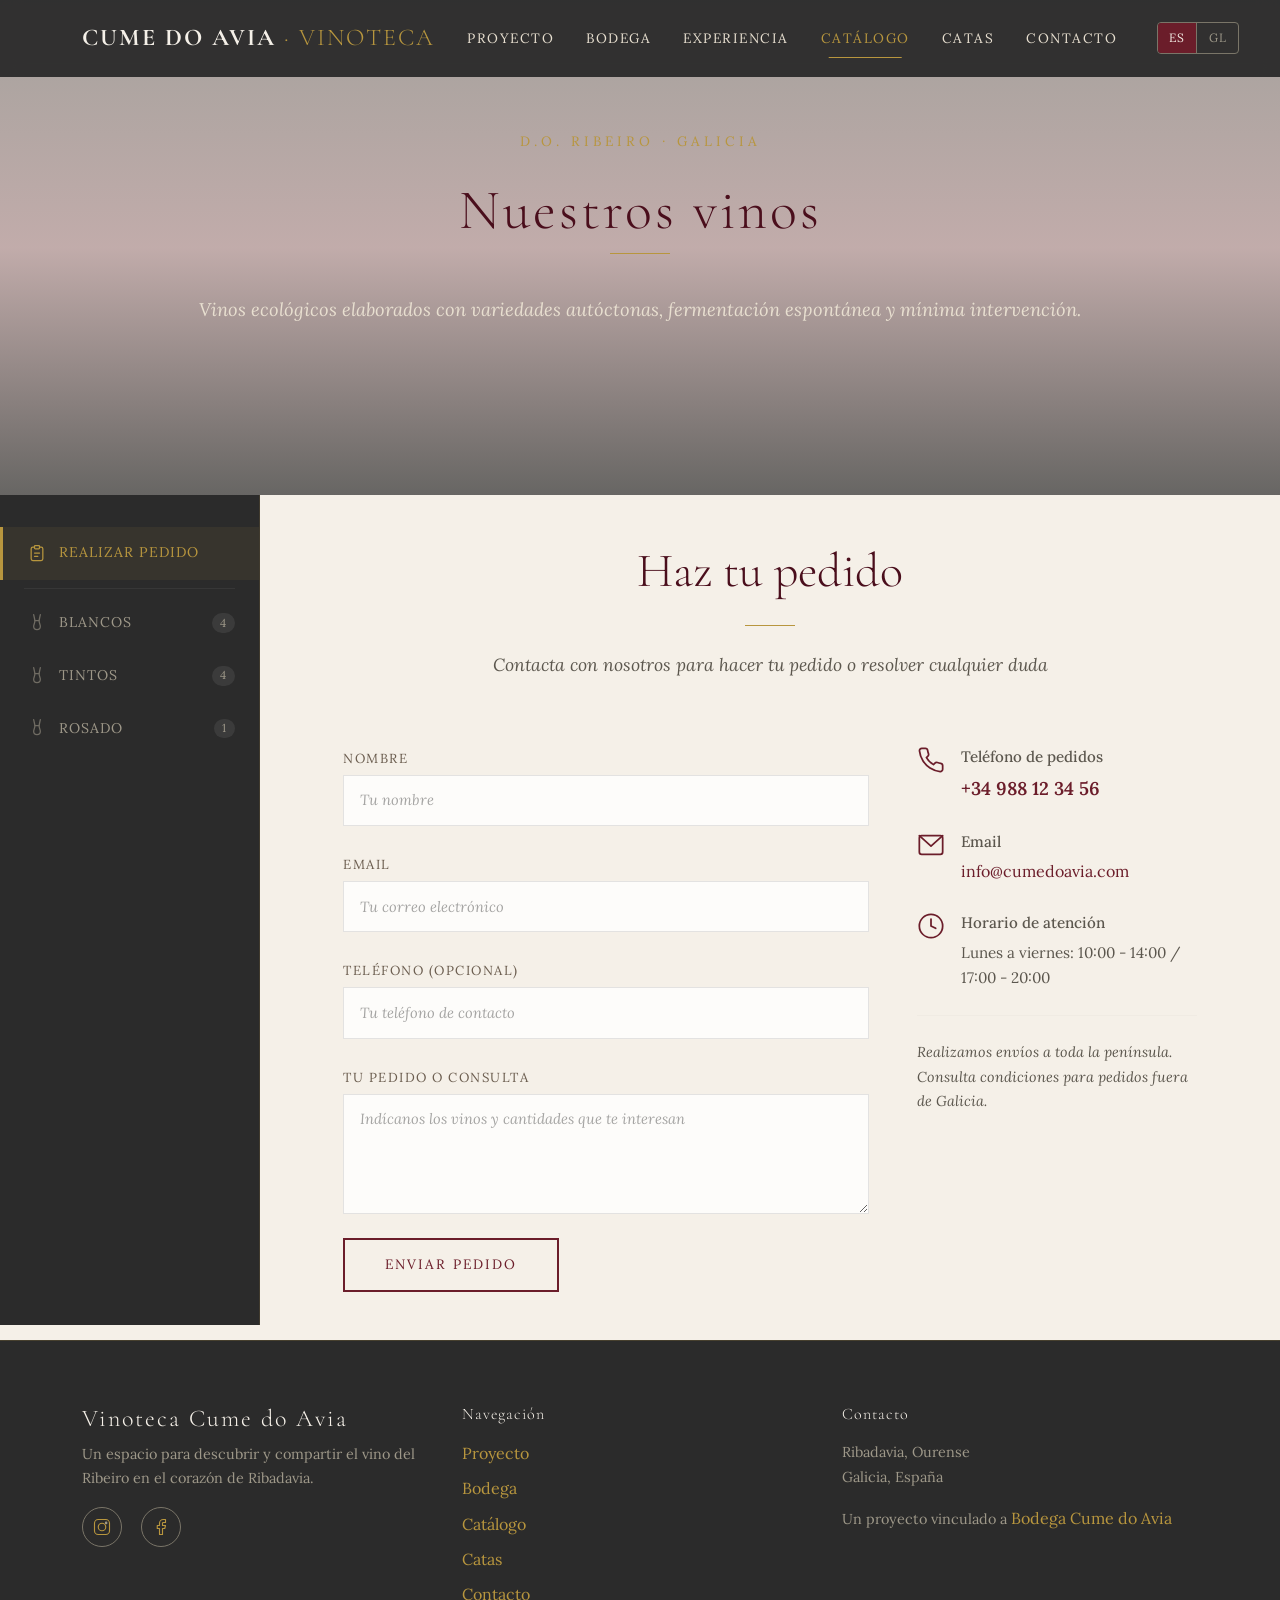
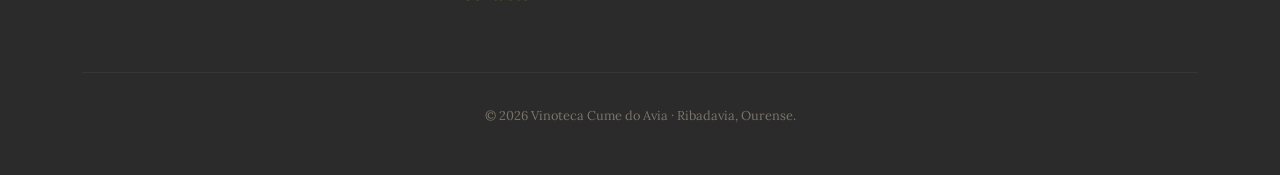
==== catalogo.html @ 8294c08f "restructure catalog with sidebar nav and section partials (blancos, tintos, rosado, pedido) Co-Autho" ====
<!DOCTYPE html>
<html lang="es">
<head>
    <meta charset="UTF-8">
    <meta name="viewport" content="width=device-width, initial-scale=1.0">
    <title>Catálogo de Vinos · Vinoteca Cume do Avia</title>
    <meta name="description" content="Catálogo completo de vinos de la bodega Cume do Avia. Vinos ecológicos D.O. Ribeiro elaborados con variedades autóctonas gallegas.">

    <!-- Google Fonts -->
    <link rel="preconnect" href="https://fonts.googleapis.com">
    <link rel="preconnect" href="https://fonts.gstatic.com" crossorigin>
    <link href="https://fonts.googleapis.com/css2?family=Cormorant+Garamond:ital,wght@0,300;0,400;0,600;0,700;1,300;1,400&family=Lora:ital,wght@0,400;0,500;0,600;1,400;1,500&display=swap" rel="stylesheet">

    <!-- Bootstrap 5 CSS -->
    <link href="https://cdn.jsdelivr.net/npm/bootstrap@5.3.3/dist/css/bootstrap.min.css" rel="stylesheet">

    <!-- Custom CSS -->
    <link rel="stylesheet" href="styles.css">
    <link rel="stylesheet" href="catalogo.css">
</head>
<body>

    <!-- ======== NAVBAR ======== -->
    <nav class="navbar navbar-expand-lg navbar-dark navbar-vinoteca fixed-top">
        <div class="container">
            <a class="navbar-brand" href="index.html">Cume do Avia <span>· Vinoteca</span></a>
            <button class="navbar-toggler" type="button" data-bs-toggle="collapse" data-bs-target="#mainNav" aria-controls="mainNav" aria-expanded="false" aria-label="Menú">
                <span class="navbar-toggler-icon"></span>
            </button>
            <div class="collapse navbar-collapse" id="mainNav">
                <ul class="navbar-nav ms-auto align-items-lg-center">
                    <li class="nav-item"><a class="nav-link" href="index.html#proyecto" data-i18n="nav-proyecto">Proyecto</a></li>
                    <li class="nav-item"><a class="nav-link" href="index.html#bodega" data-i18n="nav-bodega">Bodega</a></li>
                    <li class="nav-item"><a class="nav-link" href="index.html#experiencia" data-i18n="nav-experiencia">Experiencia</a></li>
                    <li class="nav-item"><a class="nav-link active" href="catalogo.html" data-i18n="nav-catalogo">Catálogo</a></li>
                    <li class="nav-item"><a class="nav-link" href="index.html#catas" data-i18n="nav-catas">Catas</a></li>
                    <li class="nav-item"><a class="nav-link" href="index.html#contacto" data-i18n="nav-contacto">Contacto</a></li>
                    <li class="nav-item">
                        <div class="lang-selector">
                            <button class="lang-btn active" data-lang="es">ES</button>
                            <button class="lang-btn" data-lang="gl">GL</button>
                        </div>
                    </li>
                </ul>
            </div>
        </div>
    </nav>

    <!-- ======== HERO CATÁLOGO ======== -->
    <section class="catalogo-hero">
        <div class="catalogo-hero-bg"></div>
        <div class="hero-overlay"></div>
        <div class="catalogo-hero-content">
            <p class="hero-pretitle">D.O. Ribeiro · Galicia</p>
            <h1 data-i18n="cat-hero-title">Nuestros vinos</h1>
            <div class="hero-divider"></div>
            <p class="hero-subtitle" data-i18n="cat-hero-subtitle">Vinos ecológicos elaborados con variedades autóctonas, fermentación espontánea y mínima intervención.</p>
        </div>
    </section>

    <!-- ======== CATÁLOGO CON SIDEBAR ======== -->
    <div class="catalogo-layout">
        <!-- Sidebar -->
        <aside class="catalogo-sidebar" id="catalogoSidebar">
            <nav class="catalogo-nav">
                <a href="#" class="catalogo-nav-link active" data-section="pedido">
                    <svg viewBox="0 0 24 24" xmlns="http://www.w3.org/2000/svg"><path d="M9 5H7a2 2 0 00-2 2v12a2 2 0 002 2h10a2 2 0 002-2V7a2 2 0 00-2-2h-2" stroke="currentColor" stroke-width="1.5" fill="none" stroke-linecap="round" stroke-linejoin="round"/><rect x="9" y="3" width="6" height="4" rx="1" stroke="currentColor" stroke-width="1.5" fill="none"/><line x1="9" y1="12" x2="15" y2="12" stroke="currentColor" stroke-width="1.5" stroke-linecap="round"/><line x1="9" y1="16" x2="13" y2="16" stroke="currentColor" stroke-width="1.5" stroke-linecap="round"/></svg>
                    <span data-i18n="cat-nav-pedido">Realizar pedido</span>
                </a>
                <div class="catalogo-nav-divider"></div>
                <a href="#" class="catalogo-nav-link" data-section="blancos">
                    <svg viewBox="0 0 24 24" xmlns="http://www.w3.org/2000/svg"><path d="M8 2l1.5 7H14.5L16 2" stroke="currentColor" stroke-width="1.5" fill="none" stroke-linecap="round" stroke-linejoin="round"/><path d="M9.5 9C9.5 12 8 14 8 16a4 4 0 008 0c0-2-1.5-4-1.5-7" stroke="currentColor" stroke-width="1.5" fill="none" stroke-linecap="round" stroke-linejoin="round"/></svg>
                    <span data-i18n="cat-nav-blancos">Blancos</span>
                    <span class="catalogo-nav-count">4</span>
                </a>
                <a href="#" class="catalogo-nav-link" data-section="tintos">
                    <svg viewBox="0 0 24 24" xmlns="http://www.w3.org/2000/svg"><path d="M8 2l1.5 7H14.5L16 2" stroke="currentColor" stroke-width="1.5" fill="none" stroke-linecap="round" stroke-linejoin="round"/><path d="M9.5 9C9.5 12 8 14 8 16a4 4 0 008 0c0-2-1.5-4-1.5-7" stroke="currentColor" stroke-width="1.5" fill="none" stroke-linecap="round" stroke-linejoin="round"/></svg>
                    <span data-i18n="cat-nav-tintos">Tintos</span>
                    <span class="catalogo-nav-count">4</span>
                </a>
                <a href="#" class="catalogo-nav-link" data-section="rosado">
                    <svg viewBox="0 0 24 24" xmlns="http://www.w3.org/2000/svg"><path d="M8 2l1.5 7H14.5L16 2" stroke="currentColor" stroke-width="1.5" fill="none" stroke-linecap="round" stroke-linejoin="round"/><path d="M9.5 9C9.5 12 8 14 8 16a4 4 0 008 0c0-2-1.5-4-1.5-7" stroke="currentColor" stroke-width="1.5" fill="none" stroke-linecap="round" stroke-linejoin="round"/></svg>
                    <span data-i18n="cat-nav-rosado">Rosado</span>
                    <span class="catalogo-nav-count">1</span>
                </a>
            </nav>
        </aside>

        <!-- Mobile tab bar -->
        <div class="catalogo-tabs" id="catalogoTabs">
            <a href="#" class="catalogo-tab active" data-section="pedido" data-i18n="cat-nav-pedido">Realizar pedido</a>
            <a href="#" class="catalogo-tab" data-section="blancos" data-i18n="cat-nav-blancos">Blancos</a>
            <a href="#" class="catalogo-tab" data-section="tintos" data-i18n="cat-nav-tintos">Tintos</a>
            <a href="#" class="catalogo-tab" data-section="rosado" data-i18n="cat-nav-rosado">Rosado</a>
        </div>

        <!-- Content area -->
        <main class="catalogo-content" id="catalogoContent">
            <div class="container">
                <div id="catalogo-section-content">
                    <!-- Content loaded dynamically -->
                </div>
            </div>
        </main>
    </div>

    <!-- ======== FOOTER ======== -->
    <footer class="footer">
        <div class="container">
            <div class="row g-4">
                <div class="col-lg-4">
                    <h5>Vinoteca Cume do Avia</h5>
                    <p data-i18n="footer-desc">Un espacio para descubrir y compartir el vino del Ribeiro en el corazón de Ribadavia.</p>
                    <div class="footer-social mt-3">
                        <a href="#" aria-label="Instagram">
                            <svg viewBox="0 0 24 24" xmlns="http://www.w3.org/2000/svg"><rect x="2" y="2" width="20" height="20" rx="5" stroke="currentColor" stroke-width="1.5" fill="none"/><circle cx="12" cy="12" r="5" stroke="currentColor" stroke-width="1.5" fill="none"/><circle cx="17.5" cy="6.5" r="1" fill="currentColor"/></svg>
                        </a>
                        <a href="#" aria-label="Facebook">
                            <svg viewBox="0 0 24 24" xmlns="http://www.w3.org/2000/svg"><path d="M18 2h-3a5 5 0 00-5 5v3H7v4h3v8h4v-8h3l1-4h-4V7a1 1 0 011-1h3V2z" stroke="currentColor" stroke-width="1.5" fill="none" stroke-linecap="round" stroke-linejoin="round"/></svg>
                        </a>
                    </div>
                </div>
                <div class="col-lg-4">
                    <h5 class="mb-3" style="font-size: 1rem; letter-spacing: 1px;" data-i18n="footer-nav-title">Navegación</h5>
                    <ul class="list-unstyled">
                        <li class="mb-2"><a href="index.html#proyecto" data-i18n="nav-proyecto">Proyecto</a></li>
                        <li class="mb-2"><a href="index.html#bodega" data-i18n="nav-bodega">Bodega</a></li>
                        <li class="mb-2"><a href="catalogo.html" data-i18n="nav-catalogo">Catálogo</a></li>
                        <li class="mb-2"><a href="index.html#catas" data-i18n="nav-catas">Catas</a></li>
                        <li class="mb-2"><a href="index.html#contacto" data-i18n="nav-contacto">Contacto</a></li>
                    </ul>
                </div>
                <div class="col-lg-4">
                    <h5 class="mb-3" style="font-size: 1rem; letter-spacing: 1px;" data-i18n="footer-contact-title">Contacto</h5>
                    <p>Ribadavia, Ourense<br>Galicia, España</p>
                    <p data-i18n="footer-project" style="display: inline;">Un proyecto vinculado a</p> <a href="https://cumedoavia.com/" target="_blank" rel="noopener noreferrer" data-i18n="footer-bodega">Bodega Cume do Avia</a>
                </div>
            </div>
            <div class="footer-bottom text-center">
                <p data-i18n="footer-copy">© 2026 Vinoteca Cume do Avia · Ribadavia, Ourense.</p>
            </div>
        </div>
    </footer>

    <!-- Bootstrap JS -->
    <script src="https://cdn.jsdelivr.net/npm/bootstrap@5.3.3/dist/js/bootstrap.bundle.min.js"></script>
    <!-- Custom JS -->
    <script src="script.js"></script>
</body>
</html>
---- styles.css ----
/* ============================================
   VINOTECA CUME DO AVIA — Custom Styles
   ============================================ */

/* --- Variables --- */
:root {
  --wine: #6B1D2A;
  --wine-dark: #4A0E1C;
  --wine-light: #8C2E3D;
  --cream: #F5F0E8;
  --cream-dark: #E8DFD0;
  --green-dark: #2C3E2D;
  --green-muted: #4A5D4B;
  --stone: #7A7568;
  --stone-light: #9E9889;
  --stone-dark: #5C574E;
  --charcoal: #2B2B2B;
  --white: #FFFFFF;
  --gold: #B8963E;
  --gold-muted: #A07D2E;
}

/* --- Reset & Base --- */
*, *::before, *::after {
  box-sizing: border-box;
}

html {
  scroll-behavior: smooth;
  scroll-padding-top: 80px;
}

body {
  font-family: 'Lora', Georgia, 'Times New Roman', serif;
  color: var(--charcoal);
  background-color: var(--cream);
  line-height: 1.7;
  overflow-x: hidden;
}

h1, h2, h3, h4, h5, h6 {
  font-family: 'Cormorant Garamond', Georgia, serif;
  font-weight: 600;
  color: var(--wine-dark);
  line-height: 1.2;
}

p {
  font-size: 1.05rem;
  color: var(--stone-dark);
}

a {
  color: var(--wine);
  transition: color 0.3s ease;
}

a:hover {
  color: var(--wine-light);
}

img {
  max-width: 100%;
  height: auto;
}

/* --- Selection --- */
::selection {
  background-color: var(--wine);
  color: var(--cream);
}

/* --- Navbar --- */
.navbar-vinoteca {
  background-color: rgba(43, 43, 43, 0.95);
  backdrop-filter: blur(10px);
  -webkit-backdrop-filter: blur(10px);
  padding: 0.8rem 0;
  transition: all 0.4s ease;
  border-bottom: 1px solid transparent;
}

.navbar-vinoteca.scrolled {
  padding: 0.5rem 0;
  background-color: rgba(43, 43, 43, 0.98);
  border-bottom: 1px solid var(--wine-dark);
}

.navbar-vinoteca .navbar-brand {
  font-family: 'Cormorant Garamond', Georgia, serif;
  font-size: 1.5rem;
  font-weight: 700;
  letter-spacing: 2px;
  text-transform: uppercase;
  color: var(--cream) !important;
}

.navbar-vinoteca .navbar-brand span {
  color: var(--gold);
  font-weight: 300;
}

.navbar-vinoteca .nav-link {
  font-family: 'Lora', Georgia, serif;
  font-size: 0.85rem;
  letter-spacing: 1.5px;
  text-transform: uppercase;
  color: var(--cream-dark) !important;
  padding: 0.5rem 1rem !important;
  position: relative;
  transition: color 0.3s ease;
}

.navbar-vinoteca .nav-link.nav-link-compact {
  font-size: 0.7rem;
  letter-spacing: 1px;
  padding: 0.25rem 0.75rem !important;
  white-space: pre-line;
  text-align: center;
  line-height: 1.15;
}

/* En mobile (menú desplegable) volvemos a una sola línea */
@media (max-width: 991.98px) {
  .navbar-vinoteca .nav-link.nav-link-compact {
    white-space: normal;
    font-size: 0.85rem;
    letter-spacing: 1.5px;
    text-align: left;
    padding: 0.5rem 1rem !important;
  }
}

.navbar-vinoteca .nav-link::after {
  content: '';
  position: absolute;
  bottom: 0;
  left: 50%;
  transform: translateX(-50%);
  width: 0;
  height: 1px;
  background-color: var(--gold);
  transition: width 0.3s ease;
}

.navbar-vinoteca .nav-link:hover,
.navbar-vinoteca .nav-link.active {
  color: var(--gold) !important;
}

.navbar-vinoteca .nav-link:hover::after,
.navbar-vinoteca .nav-link.active::after {
  width: 60%;
}

/* Language Selector */
.lang-selector {
  display: flex;
  gap: 0;
  border: 1px solid var(--stone);
  border-radius: 4px;
  overflow: hidden;
  margin-left: 1.5rem;
}

.lang-selector .lang-btn {
  background: transparent;
  border: none;
  color: var(--stone-light);
  font-family: 'Lora', Georgia, serif;
  font-size: 0.75rem;
  letter-spacing: 1px;
  padding: 0.3rem 0.7rem;
  cursor: pointer;
  transition: all 0.3s ease;
  text-transform: uppercase;
}

.lang-selector .lang-btn:first-child {
  border-right: 1px solid var(--stone);
}

.lang-selector .lang-btn.active {
  background-color: var(--wine);
  color: var(--cream);
}

.lang-selector .lang-btn:hover:not(.active) {
  color: var(--cream);
}

/* --- Hero --- */
.hero {
  position: relative;
  min-height: 100vh;
  display: flex;
  align-items: center;
  justify-content: center;
  overflow: hidden;
  background-color: var(--charcoal);
}

.hero-bg {
  position: absolute;
  inset: 0;
  background-image: url('https://images.unsplash.com/photo-1506377247377-2a5b3b417ebb?w=1920&q=80');
  background-size: cover;
  background-position: center;
  filter: brightness(0.35);
  transform: scale(1.05);
  transition: transform 8s ease-out;
}

.hero.loaded .hero-bg {
  transform: scale(1);
}

.hero-overlay {
  position: absolute;
  inset: 0;
  background: linear-gradient(
    180deg,
    rgba(43, 43, 43, 0.4) 0%,
    rgba(74, 14, 28, 0.3) 50%,
    rgba(43, 43, 43, 0.7) 100%
  );
}

.hero-content {
  position: relative;
  z-index: 2;
  text-align: center;
  padding: 2rem;
  max-width: 800px;
}

.hero-pretitle {
  font-family: 'Lora', Georgia, serif;
  font-size: 0.85rem;
  letter-spacing: 4px;
  text-transform: uppercase;
  color: var(--gold);
  margin-bottom: 1.5rem;
  opacity: 0;
  transform: translateY(20px);
  animation: fadeUp 1s ease 0.3s forwards;
}

.hero h1 {
  font-family: 'Cormorant Garamond', Georgia, serif;
  font-size: clamp(2.5rem, 6vw, 4.5rem);
  font-weight: 300;
  color: var(--cream);
  margin-bottom: 1.5rem;
  line-height: 1.1;
  opacity: 0;
  transform: translateY(20px);
  animation: fadeUp 1s ease 0.6s forwards;
}

.hero h1 strong {
  font-weight: 700;
  display: block;
}

.hero-subtitle {
  font-family: 'Lora', Georgia, serif;
  font-size: 1.15rem;
  color: var(--cream-dark);
  margin-bottom: 2.5rem;
  font-style: italic;
  opacity: 0;
  transform: translateY(20px);
  animation: fadeUp 1s ease 0.9s forwards;
}

.hero-divider {
  width: 60px;
  height: 1px;
  background-color: var(--gold);
  margin: 0 auto 2.5rem;
  opacity: 0;
  animation: fadeUp 1s ease 0.8s forwards;
}

@keyframes fadeUp {
  to {
    opacity: 1;
    transform: translateY(0);
  }
}

/* --- Buttons --- */
.btn-wine {
  font-family: 'Lora', Georgia, serif;
  font-size: 0.85rem;
  letter-spacing: 2px;
  text-transform: uppercase;
  background-color: var(--wine);
  color: var(--cream);
  border: 2px solid var(--wine);
  padding: 0.85rem 2.5rem;
  border-radius: 0;
  transition: all 0.4s ease;
  opacity: 0;
  transform: translateY(20px);
  animation: fadeUp 1s ease 1.2s forwards;
}

.btn-wine:hover {
  background-color: transparent;
  color: var(--cream);
  border-color: var(--cream);
}

.btn-wine-outline {
  font-family: 'Lora', Georgia, serif;
  font-size: 0.85rem;
  letter-spacing: 2px;
  text-transform: uppercase;
  background-color: transparent;
  color: var(--wine);
  border: 2px solid var(--wine);
  padding: 0.85rem 2.5rem;
  border-radius: 0;
  transition: all 0.4s ease;
}

.btn-wine-outline:hover {
  background-color: var(--wine);
  color: var(--cream);
}

/* --- Sections --- */
.section {
  padding: 6rem 0;
}

.section-dark {
  background-color: var(--charcoal);
}

.section-dark h2,
.section-dark h3,
.section-dark h4 {
  color: var(--cream);
}

.section-dark p {
  color: var(--stone-light);
}

.section-wine {
  background-color: var(--wine-dark);
}

.section-wine h2,
.section-wine h3 {
  color: var(--cream);
}

.section-wine p {
  color: var(--cream-dark);
}

.section-stone {
  background-color: var(--cream-dark);
}

/* --- Section Header --- */
.section-header {
  text-align: center;
  margin-bottom: 4rem;
}

.section-header h2 {
  font-size: clamp(2rem, 4vw, 3rem);
  font-weight: 300;
  margin-bottom: 1rem;
}

.section-header .section-line {
  width: 50px;
  height: 1px;
  background-color: var(--gold);
  margin: 1.5rem auto;
}

.section-header p {
  font-size: 1.1rem;
  font-style: italic;
  max-width: 600px;
  margin: 0 auto;
}

/* --- Sobre el Proyecto --- */
.about-text {
  font-size: 1.15rem;
  line-height: 1.9;
}

.about-image-wrapper {
  position: relative;
  overflow: hidden;
}

.about-image-wrapper img {
  width: 100%;
  height: 100%;
  object-fit: cover;
  transition: transform 0.6s ease;
}

.about-image-wrapper:hover img {
  transform: scale(1.03);
}

.about-image-wrapper::after {
  content: '';
  position: absolute;
  bottom: 0;
  left: 0;
  right: 0;
  height: 30%;
  background: linear-gradient(to top, rgba(43,43,43,0.3), transparent);
  pointer-events: none;
}

/* --- Bodega --- */
.bodega-feature {
  text-align: center;
  padding: 2rem 1rem;
}

.bodega-feature .icon-circle {
  width: 70px;
  height: 70px;
  border-radius: 50%;
  border: 1px solid var(--gold);
  display: flex;
  align-items: center;
  justify-content: center;
  margin: 0 auto 1.5rem;
  transition: all 0.3s ease;
}

.bodega-feature:hover .icon-circle {
  background-color: var(--wine);
  border-color: var(--wine);
}

.bodega-feature .icon-circle svg {
  width: 28px;
  height: 28px;
  stroke: var(--gold);
  fill: none;
  stroke-width: 1.5;
  transition: stroke 0.3s ease;
}

.bodega-feature:hover .icon-circle svg {
  stroke: var(--cream);
}

.bodega-feature h4 {
  font-size: 1.1rem;
  font-weight: 600;
  margin-bottom: 0.8rem;
}

.bodega-feature p {
  font-size: 0.95rem;
}

.bodega-link {
  color: var(--gold);
  text-decoration: none;
  font-family: 'Lora', Georgia, serif;
  letter-spacing: 1px;
  border-bottom: 1px solid transparent;
  transition: all 0.3s ease;
}

.bodega-link:hover {
  color: var(--gold-muted);
  border-bottom-color: var(--gold-muted);
}

/* --- Experiencia --- */
.experience-card {
  background-color: var(--white);
  border: none;
  border-radius: 0;
  padding: 2.5rem 2rem;
  text-align: center;
  height: 100%;
  position: relative;
  overflow: hidden;
  transition: all 0.4s ease;
  border-bottom: 3px solid transparent;
}

.experience-card:hover {
  transform: translateY(-5px);
  box-shadow: 0 15px 40px rgba(0, 0, 0, 0.08);
  border-bottom-color: var(--wine);
}

.experience-card .card-number {
  font-family: 'Cormorant Garamond', Georgia, serif;
  font-size: 3rem;
  font-weight: 300;
  color: var(--cream-dark);
  line-height: 1;
  margin-bottom: 1rem;
}

.experience-card h4 {
  font-size: 1.2rem;
  margin-bottom: 1rem;
}

.experience-card p {
  font-size: 0.95rem;
  margin-bottom: 0;
}

/* --- Puntos de venta --- */
.pdv-card {
  background-color: var(--white);
  border: 1px solid rgba(0, 0, 0, 0.06);
  padding: 2.25rem 1.75rem;
  text-align: center;
  height: 100%;
  position: relative;
  transition: all 0.4s ease;
  border-bottom: 3px solid transparent;
}

.pdv-card:hover {
  transform: translateY(-4px);
  box-shadow: 0 15px 40px rgba(0, 0, 0, 0.08);
  border-bottom-color: var(--wine);
}

.pdv-logo {
  width: 90px;
  height: 90px;
  margin: 0 auto 1.25rem;
  color: var(--wine);
}

.pdv-logo svg {
  width: 100%;
  height: 100%;
  display: block;
}

.pdv-card h4 {
  font-size: 1.25rem;
  margin-bottom: 0.35rem;
}

.pdv-card .pdv-type {
  font-size: 0.82rem;
  letter-spacing: 2px;
  text-transform: uppercase;
  color: var(--gold-muted, #a88a5c);
  margin-bottom: 1rem;
}

.pdv-card .pdv-address {
  font-size: 0.95rem;
  line-height: 1.55;
  margin-bottom: 0;
  color: var(--text-muted, #6b5d4f);
}

/* --- Espacio --- */
.espacio-detail {
  display: flex;
  align-items: flex-start;
  gap: 1.2rem;
  margin-bottom: 1.5rem;
}

.espacio-detail .detail-marker {
  flex-shrink: 0;
  width: 8px;
  height: 8px;
  border-radius: 50%;
  background-color: var(--gold);
  margin-top: 0.6rem;
}

.espacio-detail p {
  margin-bottom: 0;
  font-size: 1.05rem;
}

/* --- Ribadavia --- */
.ribadavia-quote {
  font-family: 'Cormorant Garamond', Georgia, serif;
  font-size: 1.8rem;
  font-weight: 300;
  font-style: italic;
  color: var(--cream);
  text-align: center;
  line-height: 1.4;
  max-width: 700px;
  margin: 0 auto;
  padding: 3rem 0;
}

.ribadavia-quote::before,
.ribadavia-quote::after {
  content: '';
  display: block;
  width: 40px;
  height: 1px;
  background-color: var(--gold);
  margin: 1.5rem auto;
}

/* --- Galería --- */
.gallery-grid {
  display: grid;
  grid-template-columns: repeat(3, 1fr);
  gap: 0.5rem;
}

@media (max-width: 767px) {
  .gallery-grid {
    grid-template-columns: repeat(2, 1fr);
  }
}

.gallery-item {
  position: relative;
  overflow: hidden;
  aspect-ratio: 1;
  cursor: pointer;
}

.gallery-item img {
  width: 100%;
  height: 100%;
  object-fit: cover;
  transition: transform 0.6s ease, filter 0.4s ease;
}

.gallery-item:hover img {
  transform: scale(1.08);
  filter: brightness(0.7);
}

.gallery-item .gallery-overlay {
  position: absolute;
  inset: 0;
  display: flex;
  align-items: center;
  justify-content: center;
  opacity: 0;
  transition: opacity 0.4s ease;
}

.gallery-item:hover .gallery-overlay {
  opacity: 1;
}

.gallery-item .gallery-overlay span {
  color: var(--cream);
  font-family: 'Cormorant Garamond', Georgia, serif;
  font-size: 1.1rem;
  font-style: italic;
  letter-spacing: 1px;
}

/* Tall items span two rows */
.gallery-item.tall {
  grid-row: span 2;
}

/* --- Contacto --- */
.contact-form .form-control {
  background-color: transparent;
  border: none;
  border-bottom: 1px solid var(--stone);
  border-radius: 0;
  color: var(--charcoal);
  font-family: 'Lora', Georgia, serif;
  font-size: 0.95rem;
  padding: 0.8rem 0;
  transition: border-color 0.3s ease;
}

.contact-form .form-control:focus {
  box-shadow: none;
  border-color: var(--wine);
  background-color: transparent;
}

.contact-form .form-control::placeholder {
  color: var(--stone-light);
  font-style: italic;
}

.contact-form textarea.form-control {
  min-height: 120px;
  resize: vertical;
}

.contact-form .form-label {
  font-family: 'Lora', Georgia, serif;
  font-size: 0.8rem;
  letter-spacing: 1.5px;
  text-transform: uppercase;
  color: var(--stone);
  margin-bottom: 0.3rem;
}

.contact-info-item {
  display: flex;
  align-items: center;
  gap: 1rem;
  margin-bottom: 1.5rem;
}

.contact-info-item svg {
  width: 20px;
  height: 20px;
  stroke: var(--wine);
  fill: none;
  stroke-width: 1.5;
  flex-shrink: 0;
}

.contact-info-item p {
  margin-bottom: 0;
  font-size: 0.95rem;
}

/* --- Footer --- */
.footer {
  background-color: var(--charcoal);
  border-top: 1px solid rgba(184, 150, 62, 0.2);
  padding: 4rem 0 2rem;
}

.footer h5 {
  font-family: 'Cormorant Garamond', Georgia, serif;
  font-size: 1.5rem;
  color: var(--cream);
  font-weight: 300;
  letter-spacing: 2px;
}

.footer p {
  color: var(--stone-light);
  font-size: 0.9rem;
}

.footer a {
  color: var(--gold);
  text-decoration: none;
  transition: color 0.3s ease;
}

.footer a:hover {
  color: var(--cream);
}

.footer-social {
  display: flex;
  gap: 1.2rem;
}

.footer-social a {
  width: 40px;
  height: 40px;
  border: 1px solid var(--stone);
  border-radius: 50%;
  display: flex;
  align-items: center;
  justify-content: center;
  transition: all 0.3s ease;
}

.footer-social a:hover {
  border-color: var(--gold);
  background-color: rgba(184, 150, 62, 0.1);
}

.footer-social a svg {
  width: 18px;
  height: 18px;
  stroke: var(--stone-light);
  fill: none;
  stroke-width: 1.5;
  transition: stroke 0.3s ease;
}

.footer-social a:hover svg {
  stroke: var(--gold);
}

.footer-bottom {
  border-top: 1px solid rgba(255, 255, 255, 0.05);
  padding-top: 2rem;
  margin-top: 3rem;
}

.footer-bottom p {
  font-size: 0.8rem;
  color: var(--stone);
}

/* --- Scroll Reveal --- */
.reveal {
  opacity: 0;
  transform: translateY(30px);
  transition: opacity 0.8s ease, transform 0.8s ease;
}

.reveal.visible {
  opacity: 1;
  transform: translateY(0);
}

/* --- Utility --- */
.text-gold {
  color: var(--gold) !important;
}

.text-wine {
  color: var(--wine) !important;
}

.text-cream {
  color: var(--cream) !important;
}

.bg-wine {
  background-color: var(--wine) !important;
}

.letter-spacing-wide {
  letter-spacing: 3px;
}

/* --- Responsive --- */
@media (max-width: 991px) {
  .section {
    padding: 4rem 0;
  }

  .section-header {
    margin-bottom: 3rem;
  }

  .lang-selector {
    margin-left: 0;
    margin-top: 1rem;
  }

  .navbar-vinoteca .navbar-collapse {
    padding-top: 1rem;
  }
}

@media (max-width: 767px) {
  .section {
    padding: 3rem 0;
  }

  .hero h1 {
    font-size: 2.2rem;
  }

  .hero-subtitle {
    font-size: 1rem;
  }

  .ribadavia-quote {
    font-size: 1.4rem;
    padding: 2rem 1rem;
  }

  .experience-card {
    padding: 2rem 1.5rem;
  }
}

/* --- Lightbox --- */
.lightbox {
  position: fixed;
  inset: 0;
  background-color: rgba(0, 0, 0, 0.92);
  z-index: 9999;
  display: flex;
  align-items: center;
  justify-content: center;
  opacity: 0;
  pointer-events: none;
  transition: opacity 0.4s ease;
}

.lightbox.active {
  opacity: 1;
  pointer-events: all;
}

.lightbox img {
  max-width: 90%;
  max-height: 85vh;
  object-fit: contain;
  border-radius: 0;
}

.lightbox-close {
  position: absolute;
  top: 2rem;
  right: 2rem;
  background: transparent;
  border: none;
  color: var(--cream);
  font-size: 2rem;
  cursor: pointer;
  line-height: 1;
  transition: color 0.3s ease;
}

.lightbox-close:hover {
  color: var(--gold);
}

/* --- Form success --- */
.form-success {
  display: none;
  text-align: center;
  padding: 2rem;
}

.form-success.show {
  display: block;
}

.form-success svg {
  width: 48px;
  height: 48px;
  stroke: var(--green-dark);
  fill: none;
  stroke-width: 1.5;
  margin-bottom: 1rem;
}
---- catalogo.css ----
/* ============================================
   CATÁLOGO — Estilos específicos
   ============================================ */

/* --- Hero --- */
.catalogo-hero {
  position: relative;
  height: 55vh;
  min-height: 380px;
  display: flex;
  align-items: center;
  justify-content: center;
  overflow: hidden;
}

.catalogo-hero-bg {
  position: absolute;
  inset: 0;
  background: url('https://cumedoavia.com/wp-content/uploads/2024/10/cume-do-avia-vinos.jpeg') center/cover no-repeat;
  transform: scale(1.05);
}

.catalogo-hero-content {
  position: relative;
  z-index: 2;
  text-align: center;
  padding: 0 1rem;
  color: var(--cream, #f5f0e8);
}

.catalogo-hero-content h1 {
  font-family: 'Cormorant Garamond', Georgia, serif;
  font-size: 3.5rem;
  font-weight: 300;
  letter-spacing: 3px;
  margin-bottom: 0.5rem;
}

/* --- Layout: Sidebar + Content --- */
.catalogo-layout {
  display: flex;
  min-height: 60vh;
}

/* --- Sidebar (desktop) --- */
.catalogo-sidebar {
  width: 260px;
  flex-shrink: 0;
  background-color: var(--charcoal, #2B2B2B);
  border-right: 1px solid rgba(184, 150, 62, 0.15);
  position: sticky;
  top: 70px;
  height: calc(100vh - 70px);
  overflow-y: auto;
  z-index: 10;
}

.catalogo-nav {
  padding: 2rem 0;
}

.catalogo-nav-link {
  display: flex;
  align-items: center;
  gap: 0.75rem;
  padding: 0.9rem 1.5rem;
  color: var(--stone-light, #9E9889);
  text-decoration: none;
  font-family: 'Lora', Georgia, serif;
  font-size: 0.88rem;
  letter-spacing: 1px;
  text-transform: uppercase;
  transition: all 0.3s ease;
  border-left: 3px solid transparent;
  position: relative;
}

.catalogo-nav-link svg {
  width: 20px;
  height: 20px;
  flex-shrink: 0;
  opacity: 0.6;
  transition: opacity 0.3s ease;
}

.catalogo-nav-link:hover {
  color: var(--cream, #F5F0E8);
  background-color: rgba(255, 255, 255, 0.04);
}

.catalogo-nav-link:hover svg {
  opacity: 1;
}

.catalogo-nav-link.active {
  color: var(--gold, #B8963E);
  border-left-color: var(--gold, #B8963E);
  background-color: rgba(184, 150, 62, 0.08);
}

.catalogo-nav-link.active svg {
  opacity: 1;
  color: var(--gold, #B8963E);
}

.catalogo-nav-count {
  margin-left: auto;
  font-size: 0.72rem;
  background: rgba(255, 255, 255, 0.08);
  color: var(--stone-light, #9E9889);
  padding: 0.15rem 0.5rem;
  border-radius: 10px;
  line-height: 1.3;
}

.catalogo-nav-link.active .catalogo-nav-count {
  background: rgba(184, 150, 62, 0.15);
  color: var(--gold, #B8963E);
}

.catalogo-nav-divider {
  height: 1px;
  background: rgba(255, 255, 255, 0.06);
  margin: 0.5rem 1.5rem;
}

/* --- Mobile tab bar --- */
.catalogo-tabs {
  display: none;
  overflow-x: auto;
  white-space: nowrap;
  background-color: var(--charcoal, #2B2B2B);
  border-bottom: 1px solid rgba(184, 150, 62, 0.15);
  padding: 0 0.5rem;
  position: sticky;
  top: 62px;
  z-index: 10;
  -webkit-overflow-scrolling: touch;
  scrollbar-width: none;
}

.catalogo-tabs::-webkit-scrollbar {
  display: none;
}

.catalogo-tab {
  display: inline-block;
  padding: 0.85rem 1.25rem;
  color: var(--stone-light, #9E9889);
  text-decoration: none;
  font-family: 'Lora', Georgia, serif;
  font-size: 0.8rem;
  letter-spacing: 1px;
  text-transform: uppercase;
  border-bottom: 2px solid transparent;
  transition: all 0.3s ease;
}

.catalogo-tab:hover {
  color: var(--cream, #F5F0E8);
}

.catalogo-tab.active {
  color: var(--gold, #B8963E);
  border-bottom-color: var(--gold, #B8963E);
}

/* --- Content area --- */
.catalogo-content {
  flex: 1;
  min-width: 0;
  padding: 3rem 0;
  background-color: var(--cream, #F5F0E8);
}

.catalogo-content .container {
  max-width: 960px;
}

/* --- Fichas de vino --- */
.vino-ficha {
  padding: 3rem 0;
  border-bottom: 1px solid rgba(0, 0, 0, 0.07);
}

.vino-ficha:last-of-type {
  border-bottom: none;
}

.vino-ficha-dark {
  border-bottom-color: rgba(255, 255, 255, 0.08);
}

.vino-img-wrapper {
  text-align: center;
  padding: 1rem;
}

.vino-img-wrapper img {
  max-height: 420px;
  width: auto;
  max-width: 100%;
  object-fit: contain;
  filter: drop-shadow(0 8px 20px rgba(0, 0, 0, 0.15));
  transition: transform 0.4s ease;
}

.vino-ficha:hover .vino-img-wrapper img {
  transform: scale(1.03);
}

.vino-tipo {
  display: inline-block;
  font-size: 0.72rem;
  font-family: 'Lora', Georgia, serif;
  letter-spacing: 2.5px;
  text-transform: uppercase;
  padding: 0.3rem 0.9rem;
  margin-bottom: 0.75rem;
  border-radius: 2px;
}

.vino-blanco {
  background: rgba(212, 165, 116, 0.15);
  color: #a88a5c;
}

.vino-tinto {
  background: rgba(114, 47, 55, 0.12);
  color: #722f37;
}

.vino-rosado {
  background: rgba(193, 112, 120, 0.15);
  color: #b85a6a;
}

.vino-ficha-dark .vino-blanco {
  background: rgba(212, 165, 116, 0.2);
  color: #d4a574;
}

.vino-ficha-dark .vino-tinto {
  background: rgba(180, 100, 110, 0.2);
  color: #d4828a;
}

.vino-ficha-dark .vino-rosado {
  background: rgba(193, 112, 120, 0.2);
  color: #dba0a8;
}

/* --- Gama badge --- */
.vino-gama-badge {
  display: inline-block;
  font-size: 0.68rem;
  font-family: 'Lora', Georgia, serif;
  letter-spacing: 2px;
  text-transform: uppercase;
  padding: 0.25rem 0.75rem;
  margin-bottom: 0.5rem;
  margin-right: 0.5rem;
  border: 1px solid var(--gold, #B8963E);
  color: var(--gold, #B8963E);
  border-radius: 2px;
}

.vino-gama-sentivino {
  border-color: var(--stone, #7A7568);
  color: var(--stone, #7A7568);
}

.vino-nombre {
  font-family: 'Cormorant Garamond', Georgia, serif;
  font-size: 2.2rem;
  font-weight: 400;
  margin-bottom: 0.5rem;
  letter-spacing: 0.5px;
}

.vino-meta {
  font-size: 0.88rem;
  letter-spacing: 1px;
  color: var(--text-muted, #6b5d4f);
  margin-bottom: 1rem;
  display: flex;
  align-items: center;
  gap: 0.4rem;
  flex-wrap: wrap;
}

.vino-ficha-dark .vino-meta {
  color: rgba(255, 255, 255, 0.55);
}

.vino-sep {
  opacity: 0.4;
}

.vino-anada {
  font-weight: 600;
}

.vino-uvas {
  font-size: 0.92rem;
  margin-bottom: 0.75rem;
}

.vino-uvas strong {
  color: var(--wine, #722f37);
}

.vino-ficha-dark .vino-uvas strong {
  color: var(--gold, #d4a574);
}

.vino-desc {
  font-size: 0.95rem;
  line-height: 1.7;
  margin-bottom: 1.25rem;
}

.vino-precio-box {
  display: inline-block;
  border: 1px solid var(--wine, #722f37);
  padding: 0.4rem 1.5rem;
}

.vino-ficha-dark .vino-precio-box {
  border-color: rgba(255, 255, 255, 0.25);
}

.vino-precio {
  font-family: 'Cormorant Garamond', Georgia, serif;
  font-size: 1.4rem;
  font-weight: 600;
  letter-spacing: 1px;
  color: var(--wine, #722f37);
}

.vino-ficha-dark .vino-precio {
  color: var(--gold, #d4a574);
}

/* --- CTA at bottom of each section --- */
.catalogo-cta {
  text-align: center;
  padding: 3.5rem 2rem;
  margin-top: 3rem;
  background-color: var(--wine-dark, #4A0E1C);
  border-radius: 0;
}

.catalogo-cta h3 {
  font-family: 'Cormorant Garamond', Georgia, serif;
  font-size: 2rem;
  color: var(--cream, #F5F0E8);
  margin-bottom: 1rem;
}

.catalogo-cta p {
  font-size: 1.05rem;
  color: var(--cream-dark, #E8DFD0);
  margin-bottom: 1.5rem;
}

/* --- Pedidos (sección clara) --- */
.catalogo-content .contact-form .form-control {
  background: rgba(255, 255, 255, 0.8);
  border: 1px solid rgba(0, 0, 0, 0.1);
  color: var(--charcoal, #2c2420);
  border-radius: 0;
  padding: 0.85rem 1rem;
  font-family: 'Lora', Georgia, serif;
  font-size: 0.92rem;
  transition: border-color 0.3s ease, box-shadow 0.3s ease;
}

.catalogo-content .contact-form .form-control:focus {
  border-color: var(--wine, #722f37);
  box-shadow: 0 0 0 2px rgba(114, 47, 55, 0.1);
  background: #fff;
}

.catalogo-content .contact-form .form-control::placeholder {
  color: rgba(0, 0, 0, 0.35);
}

.catalogo-content .contact-form .form-label {
  font-size: 0.82rem;
  letter-spacing: 1.5px;
  text-transform: uppercase;
  color: var(--text-muted, #6b5d4f);
}

.pedidos-contacto .contact-info-item {
  display: flex;
  align-items: flex-start;
  gap: 1rem;
  margin-bottom: 1.5rem;
}

.pedidos-contacto .contact-info-item svg {
  width: 28px;
  height: 28px;
  flex-shrink: 0;
  color: var(--wine, #722f37);
  margin-top: 0.15rem;
}

.pedidos-contacto .contact-info-item a {
  text-decoration: none;
  transition: opacity 0.3s ease;
}

.pedidos-contacto .contact-info-item a:hover {
  opacity: 0.75;
}

/* --- Loading state --- */
#catalogo-section-content {
  min-height: 400px;
  opacity: 1;
  transition: opacity 0.25s ease;
}

#catalogo-section-content.loading {
  opacity: 0.3;
}

/* --- Responsive --- */
@media (max-width: 991.98px) {
  .catalogo-hero-content h1 {
    font-size: 2.5rem;
  }

  .catalogo-sidebar {
    display: none;
  }

  .catalogo-tabs {
    display: flex;
  }

  .catalogo-layout {
    flex-direction: column;
  }

  .catalogo-content {
    padding: 2rem 0;
  }

  .vino-nombre {
    font-size: 1.75rem;
  }

  .vino-img-wrapper img {
    max-height: 300px;
  }

  .vino-ficha {
    padding: 2rem 0;
  }
}

@media (max-width: 575.98px) {
  .catalogo-hero {
    height: 45vh;
    min-height: 300px;
  }

  .catalogo-hero-content h1 {
    font-size: 2rem;
  }

  .vino-nombre {
    font-size: 1.5rem;
  }

  .catalogo-cta {
    padding: 2.5rem 1.5rem;
    margin-top: 2rem;
  }

  .catalogo-cta h3 {
    font-size: 1.6rem;
  }
}
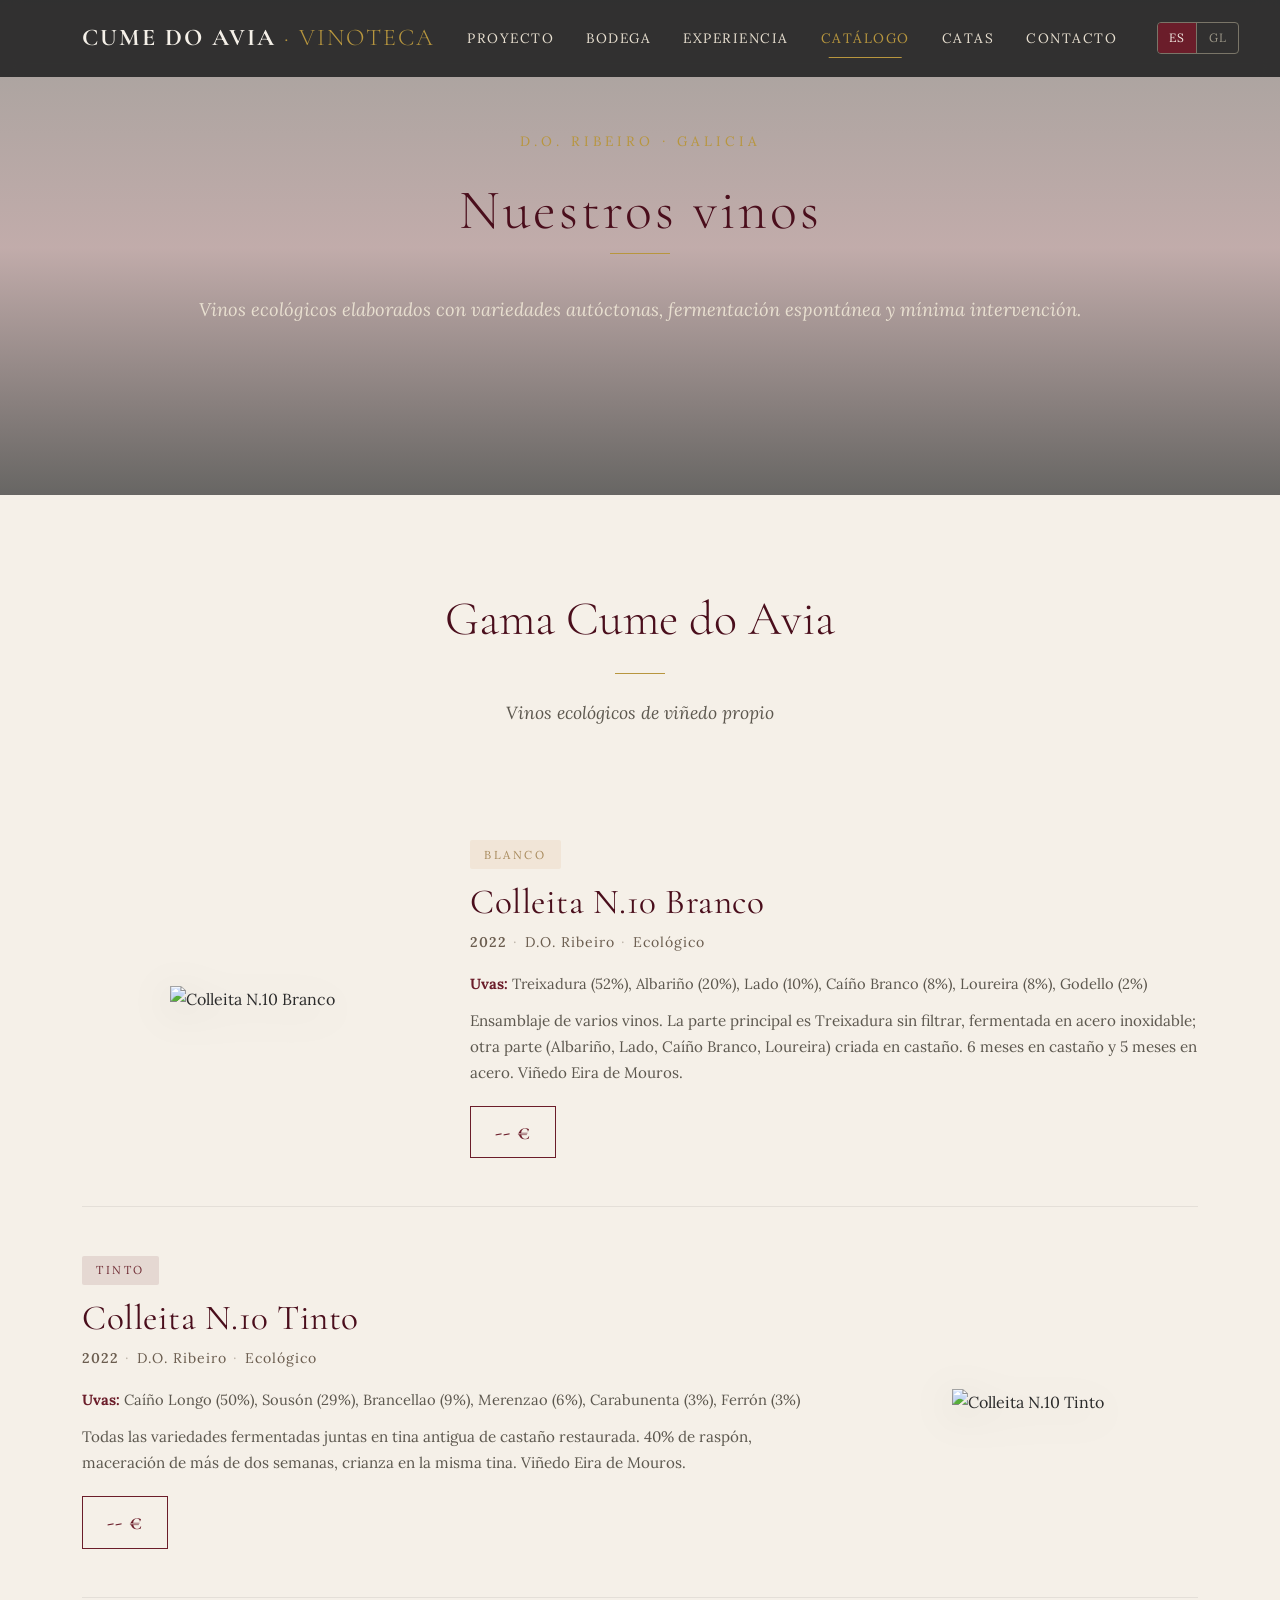
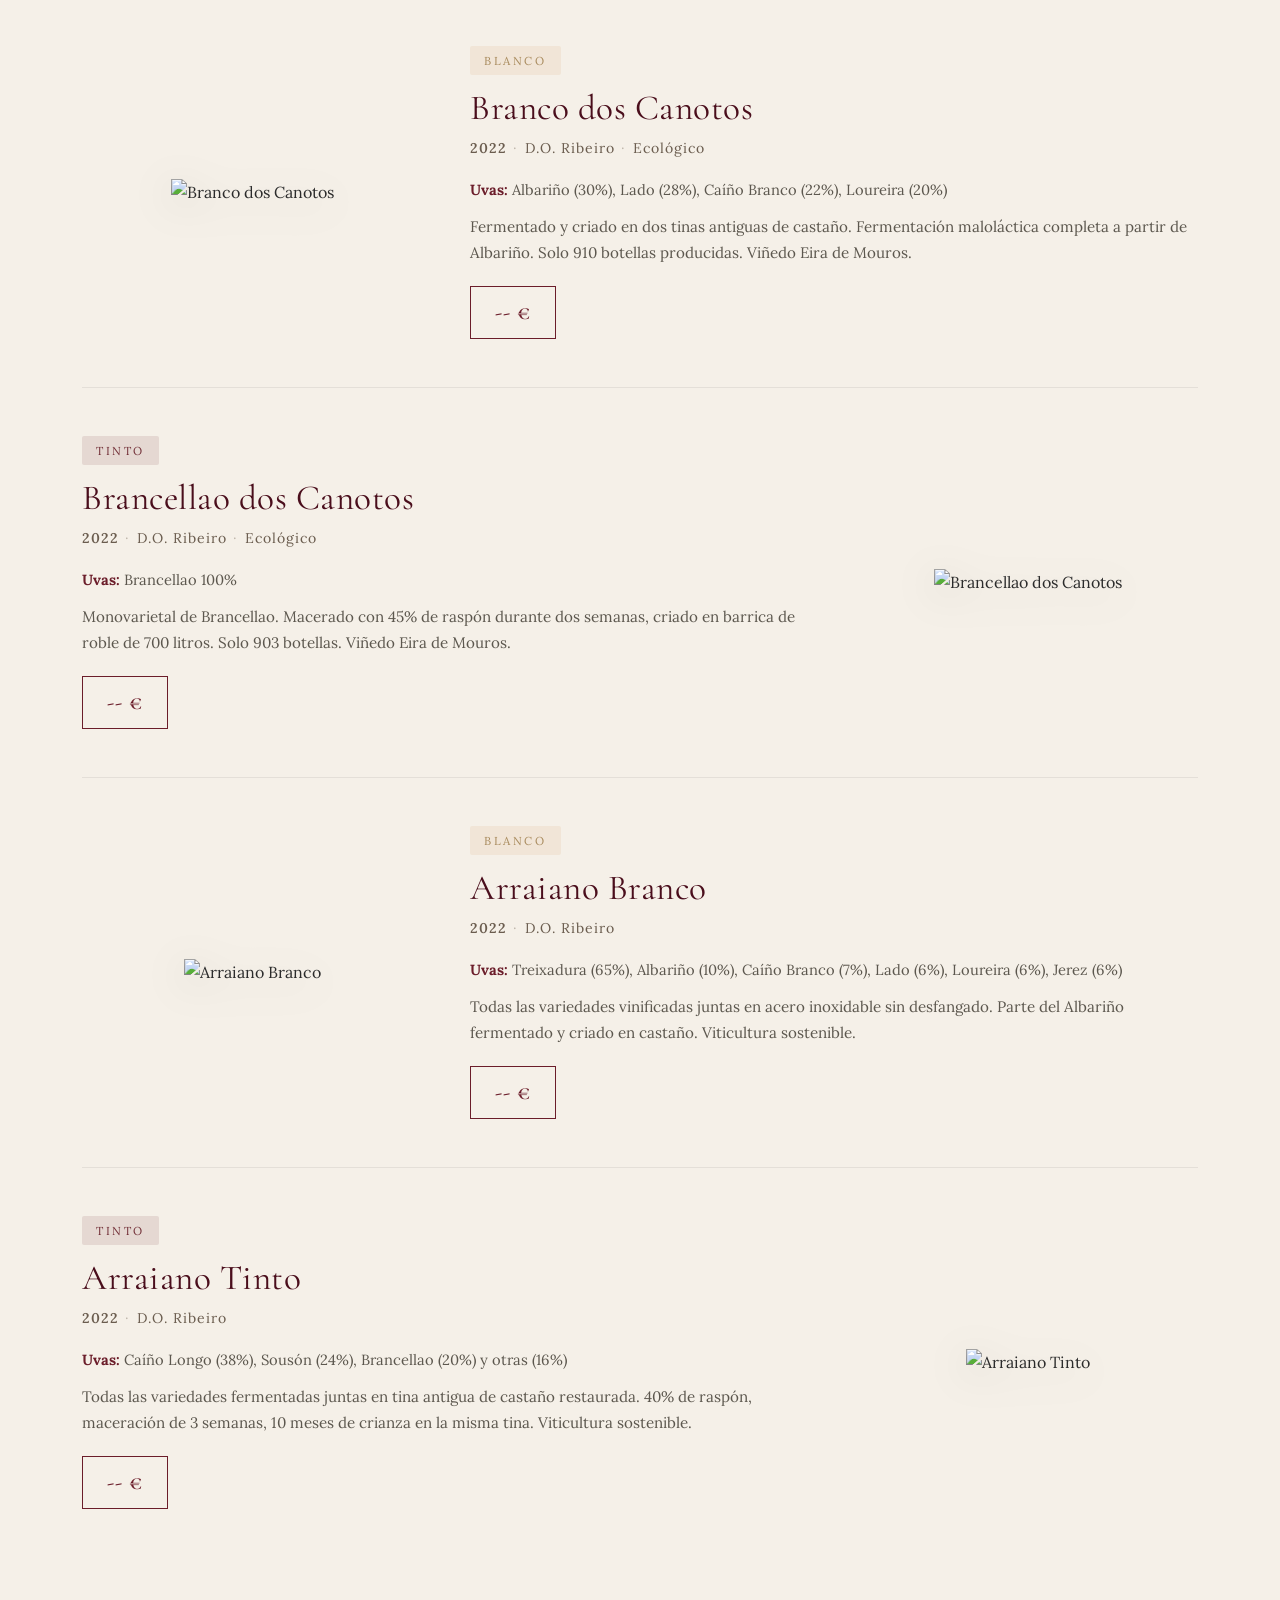
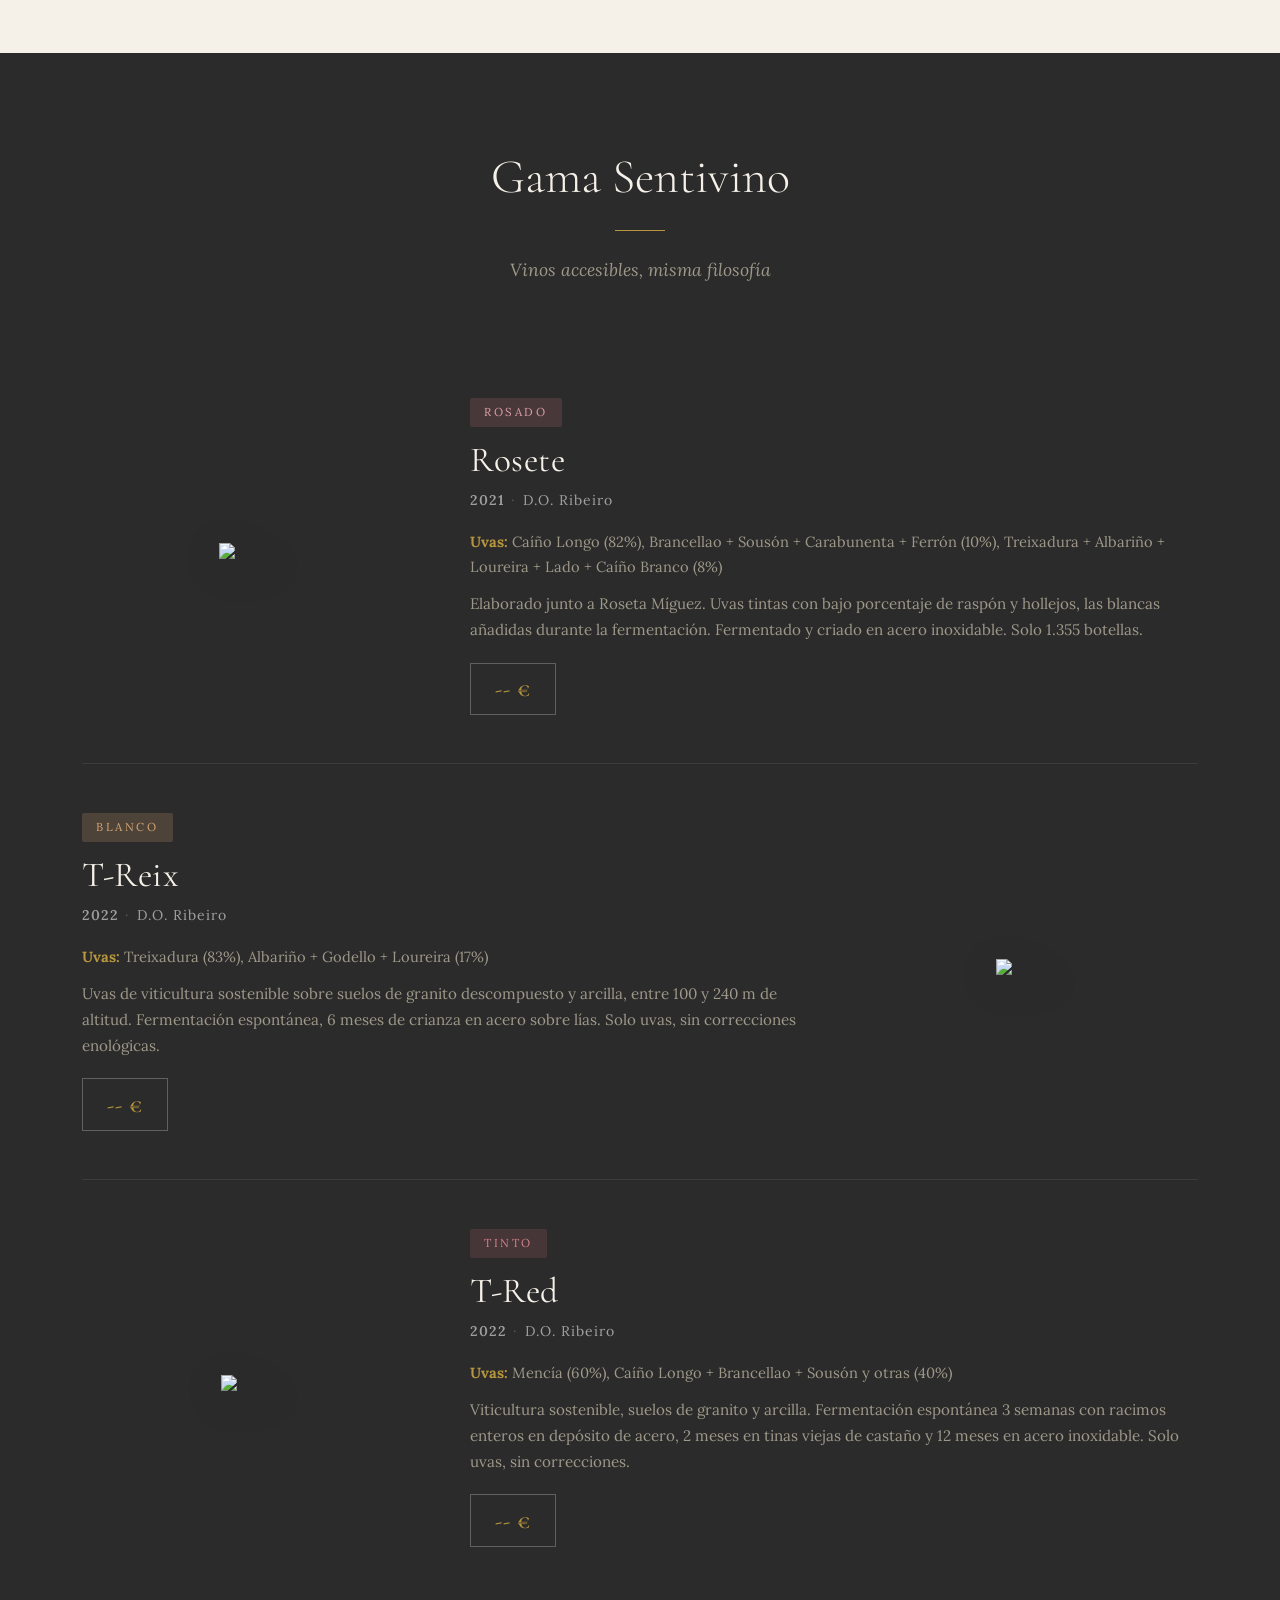
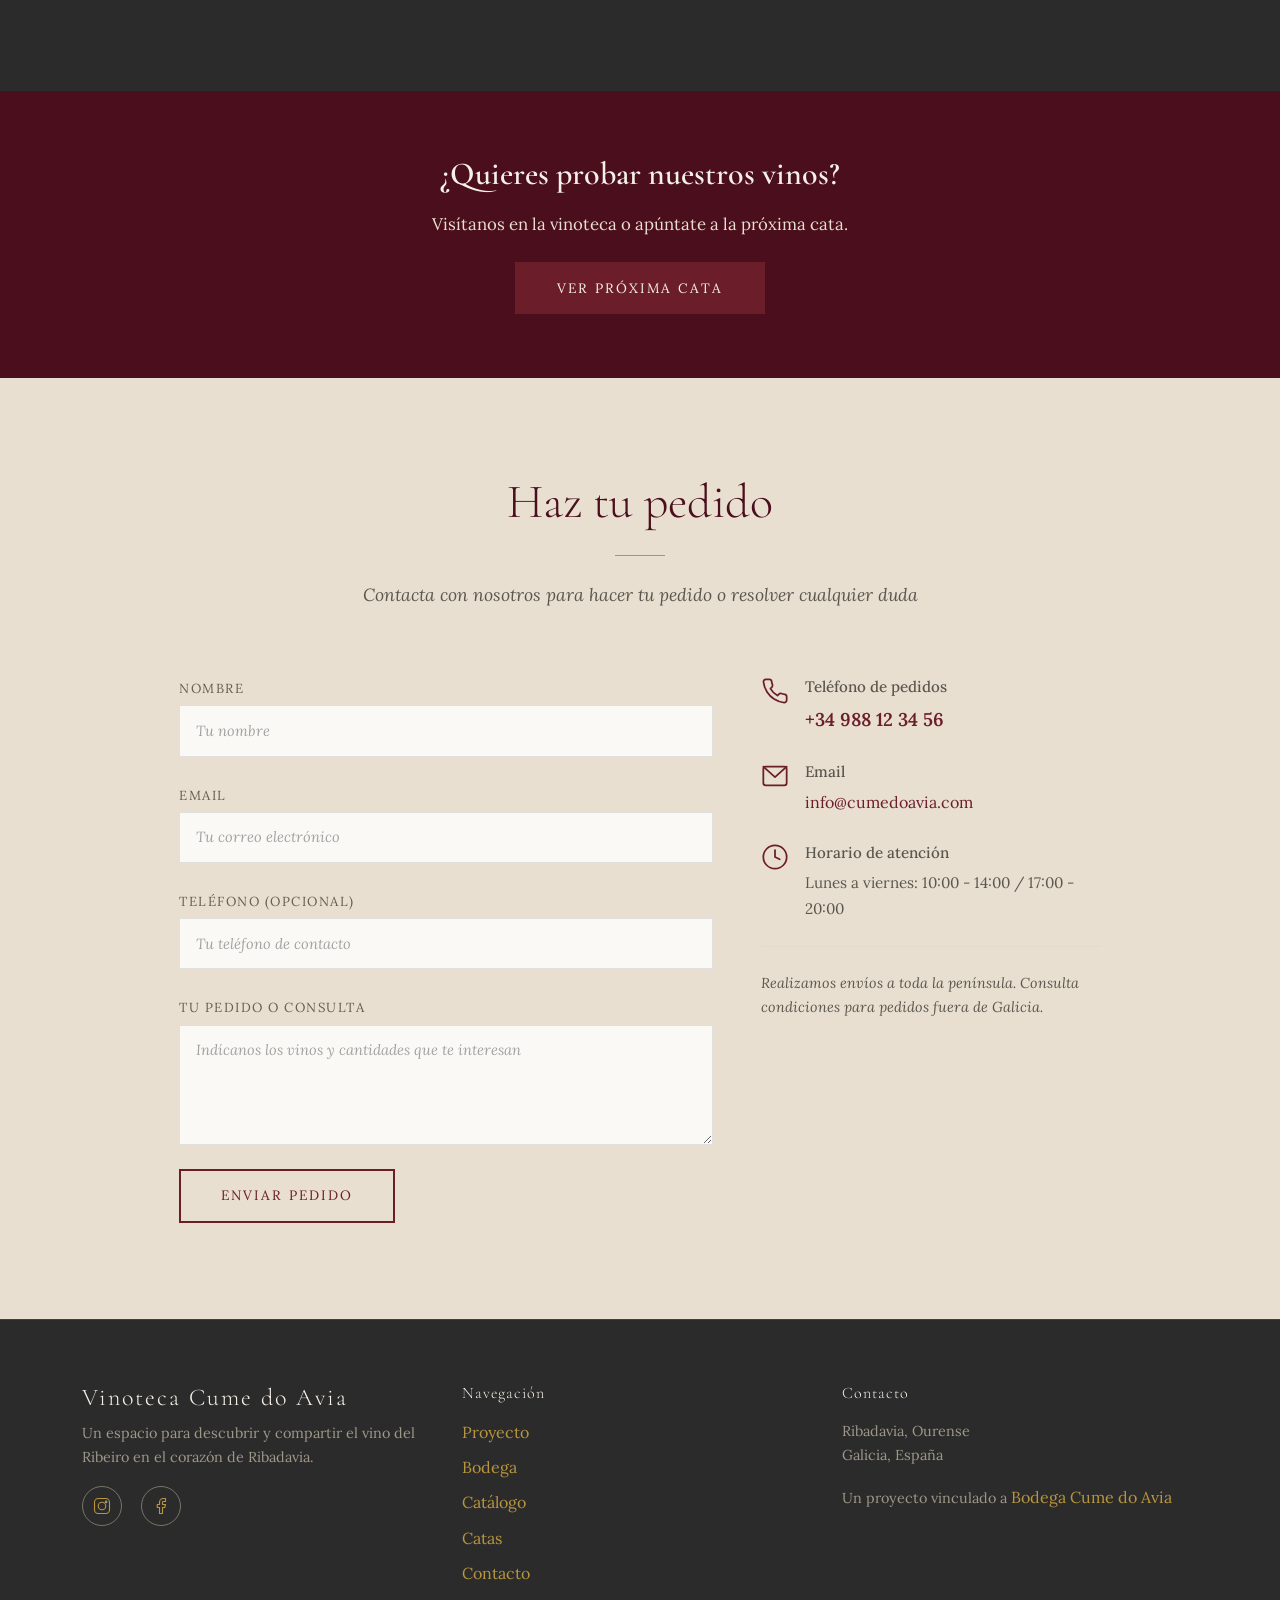
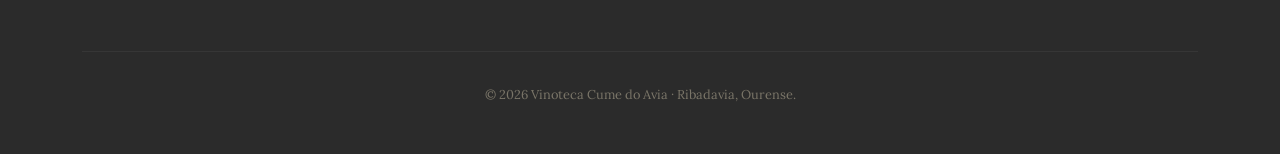
==== commit fe5e0d6c: "revert catalog sidebar changes, restore original catalog page Co-Authored-By: Claude Opus 4.6 <norep" ====
--- a/catalogo.html
+++ b/catalogo.html
@@ -58,51 +58,348 @@
         </div>
     </section>
 
-    <!-- ======== CATÁLOGO CON SIDEBAR ======== -->
-    <div class="catalogo-layout">
-        <!-- Sidebar -->
-        <aside class="catalogo-sidebar" id="catalogoSidebar">
-            <nav class="catalogo-nav">
-                <a href="#" class="catalogo-nav-link active" data-section="pedido">
-                    <svg viewBox="0 0 24 24" xmlns="http://www.w3.org/2000/svg"><path d="M9 5H7a2 2 0 00-2 2v12a2 2 0 002 2h10a2 2 0 002-2V7a2 2 0 00-2-2h-2" stroke="currentColor" stroke-width="1.5" fill="none" stroke-linecap="round" stroke-linejoin="round"/><rect x="9" y="3" width="6" height="4" rx="1" stroke="currentColor" stroke-width="1.5" fill="none"/><line x1="9" y1="12" x2="15" y2="12" stroke="currentColor" stroke-width="1.5" stroke-linecap="round"/><line x1="9" y1="16" x2="13" y2="16" stroke="currentColor" stroke-width="1.5" stroke-linecap="round"/></svg>
-                    <span data-i18n="cat-nav-pedido">Realizar pedido</span>
-                </a>
-                <div class="catalogo-nav-divider"></div>
-                <a href="#" class="catalogo-nav-link" data-section="blancos">
-                    <svg viewBox="0 0 24 24" xmlns="http://www.w3.org/2000/svg"><path d="M8 2l1.5 7H14.5L16 2" stroke="currentColor" stroke-width="1.5" fill="none" stroke-linecap="round" stroke-linejoin="round"/><path d="M9.5 9C9.5 12 8 14 8 16a4 4 0 008 0c0-2-1.5-4-1.5-7" stroke="currentColor" stroke-width="1.5" fill="none" stroke-linecap="round" stroke-linejoin="round"/></svg>
-                    <span data-i18n="cat-nav-blancos">Blancos</span>
-                    <span class="catalogo-nav-count">4</span>
-                </a>
-                <a href="#" class="catalogo-nav-link" data-section="tintos">
-                    <svg viewBox="0 0 24 24" xmlns="http://www.w3.org/2000/svg"><path d="M8 2l1.5 7H14.5L16 2" stroke="currentColor" stroke-width="1.5" fill="none" stroke-linecap="round" stroke-linejoin="round"/><path d="M9.5 9C9.5 12 8 14 8 16a4 4 0 008 0c0-2-1.5-4-1.5-7" stroke="currentColor" stroke-width="1.5" fill="none" stroke-linecap="round" stroke-linejoin="round"/></svg>
-                    <span data-i18n="cat-nav-tintos">Tintos</span>
-                    <span class="catalogo-nav-count">4</span>
-                </a>
-                <a href="#" class="catalogo-nav-link" data-section="rosado">
-                    <svg viewBox="0 0 24 24" xmlns="http://www.w3.org/2000/svg"><path d="M8 2l1.5 7H14.5L16 2" stroke="currentColor" stroke-width="1.5" fill="none" stroke-linecap="round" stroke-linejoin="round"/><path d="M9.5 9C9.5 12 8 14 8 16a4 4 0 008 0c0-2-1.5-4-1.5-7" stroke="currentColor" stroke-width="1.5" fill="none" stroke-linecap="round" stroke-linejoin="round"/></svg>
-                    <span data-i18n="cat-nav-rosado">Rosado</span>
-                    <span class="catalogo-nav-count">1</span>
-                </a>
-            </nav>
-        </aside>
-
-        <!-- Mobile tab bar -->
-        <div class="catalogo-tabs" id="catalogoTabs">
-            <a href="#" class="catalogo-tab active" data-section="pedido" data-i18n="cat-nav-pedido">Realizar pedido</a>
-            <a href="#" class="catalogo-tab" data-section="blancos" data-i18n="cat-nav-blancos">Blancos</a>
-            <a href="#" class="catalogo-tab" data-section="tintos" data-i18n="cat-nav-tintos">Tintos</a>
-            <a href="#" class="catalogo-tab" data-section="rosado" data-i18n="cat-nav-rosado">Rosado</a>
-        </div>
-
-        <!-- Content area -->
-        <main class="catalogo-content" id="catalogoContent">
-            <div class="container">
-                <div id="catalogo-section-content">
-                    <!-- Content loaded dynamically -->
-                </div>
-            </div>
-        </main>
-    </div>
+    <!-- ======== GAMA CUME DO AVIA ======== -->
+    <section class="section">
+        <div class="container">
+            <div class="section-header reveal">
+                <h2 data-i18n="cat-gama1-title">Gama Cume do Avia</h2>
+                <div class="section-line"></div>
+                <p data-i18n="cat-gama1-subtitle">Vinos ecológicos de viñedo propio</p>
+            </div>
+
+            <!-- Vino 1: Colleita N.10 Branco -->
+            <div class="vino-ficha reveal">
+                <div class="row align-items-center g-5">
+                    <div class="col-lg-4">
+                        <div class="vino-img-wrapper">
+                            <img src="https://cumedoavia.com/wp-content/uploads/2024/10/colleita-10-branco.jpeg" alt="Colleita N.10 Branco" loading="lazy">
+                        </div>
+                    </div>
+                    <div class="col-lg-8">
+                        <span class="vino-tipo vino-blanco" data-i18n="cat-tipo-blanco">Blanco</span>
+                        <h3 class="vino-nombre">Colleita N.10 Branco</h3>
+                        <div class="vino-meta">
+                            <span class="vino-anada" data-config="vino_1_anada">2022</span>
+                            <span class="vino-sep">·</span>
+                            <span>D.O. Ribeiro</span>
+                            <span class="vino-sep">·</span>
+                            <span data-i18n="cat-eco">Ecológico</span>
+                        </div>
+                        <p class="vino-uvas"><strong data-i18n="cat-uvas">Uvas:</strong> Treixadura (52%), Albariño (20%), Lado (10%), Caíño Branco (8%), Loureira (8%), Godello (2%)</p>
+                        <p class="vino-desc" data-i18n="cat-v1-desc">Ensamblaje de varios vinos. La parte principal es Treixadura sin filtrar, fermentada en acero inoxidable; otra parte (Albariño, Lado, Caíño Branco, Loureira) criada en castaño. 6 meses en castaño y 5 meses en acero. Viñedo Eira de Mouros.</p>
+                        <div class="vino-precio-box">
+                            <span class="vino-precio"><span data-config="vino_1_precio">--</span> €</span>
+                        </div>
+                    </div>
+                </div>
+            </div>
+
+            <!-- Vino 2: Colleita N.10 Tinto -->
+            <div class="vino-ficha reveal">
+                <div class="row align-items-center g-5">
+                    <div class="col-lg-4 order-lg-2">
+                        <div class="vino-img-wrapper">
+                            <img src="https://cumedoavia.com/wp-content/uploads/2024/10/colleita-10-tinto.jpeg" alt="Colleita N.10 Tinto" loading="lazy">
+                        </div>
+                    </div>
+                    <div class="col-lg-8 order-lg-1">
+                        <span class="vino-tipo vino-tinto" data-i18n="cat-tipo-tinto">Tinto</span>
+                        <h3 class="vino-nombre">Colleita N.10 Tinto</h3>
+                        <div class="vino-meta">
+                            <span class="vino-anada" data-config="vino_2_anada">2022</span>
+                            <span class="vino-sep">·</span>
+                            <span>D.O. Ribeiro</span>
+                            <span class="vino-sep">·</span>
+                            <span data-i18n="cat-eco">Ecológico</span>
+                        </div>
+                        <p class="vino-uvas"><strong data-i18n="cat-uvas">Uvas:</strong> Caíño Longo (50%), Sousón (29%), Brancellao (9%), Merenzao (6%), Carabunenta (3%), Ferrón (3%)</p>
+                        <p class="vino-desc" data-i18n="cat-v2-desc">Todas las variedades fermentadas juntas en tina antigua de castaño restaurada. 40% de raspón, maceración de más de dos semanas, crianza en la misma tina. Viñedo Eira de Mouros.</p>
+                        <div class="vino-precio-box">
+                            <span class="vino-precio"><span data-config="vino_2_precio">--</span> €</span>
+                        </div>
+                    </div>
+                </div>
+            </div>
+
+            <!-- Vino 3: Branco dos Canotos -->
+            <div class="vino-ficha reveal">
+                <div class="row align-items-center g-5">
+                    <div class="col-lg-4">
+                        <div class="vino-img-wrapper">
+                            <img src="https://cumedoavia.com/wp-content/uploads/2024/10/branco-dos-canotos.jpeg" alt="Branco dos Canotos" loading="lazy">
+                        </div>
+                    </div>
+                    <div class="col-lg-8">
+                        <span class="vino-tipo vino-blanco" data-i18n="cat-tipo-blanco">Blanco</span>
+                        <h3 class="vino-nombre">Branco dos Canotos</h3>
+                        <div class="vino-meta">
+                            <span class="vino-anada" data-config="vino_3_anada">2022</span>
+                            <span class="vino-sep">·</span>
+                            <span>D.O. Ribeiro</span>
+                            <span class="vino-sep">·</span>
+                            <span data-i18n="cat-eco">Ecológico</span>
+                        </div>
+                        <p class="vino-uvas"><strong data-i18n="cat-uvas">Uvas:</strong> Albariño (30%), Lado (28%), Caíño Branco (22%), Loureira (20%)</p>
+                        <p class="vino-desc" data-i18n="cat-v3-desc">Fermentado y criado en dos tinas antiguas de castaño. Fermentación maloláctica completa a partir de Albariño. Solo 910 botellas producidas. Viñedo Eira de Mouros.</p>
+                        <div class="vino-precio-box">
+                            <span class="vino-precio"><span data-config="vino_3_precio">--</span> €</span>
+                        </div>
+                    </div>
+                </div>
+            </div>
+
+            <!-- Vino 4: Brancellao dos Canotos -->
+            <div class="vino-ficha reveal">
+                <div class="row align-items-center g-5">
+                    <div class="col-lg-4 order-lg-2">
+                        <div class="vino-img-wrapper">
+                            <img src="https://cumedoavia.com/wp-content/uploads/2024/10/brancellao-dos-canotos.png" alt="Brancellao dos Canotos" loading="lazy">
+                        </div>
+                    </div>
+                    <div class="col-lg-8 order-lg-1">
+                        <span class="vino-tipo vino-tinto" data-i18n="cat-tipo-tinto">Tinto</span>
+                        <h3 class="vino-nombre">Brancellao dos Canotos</h3>
+                        <div class="vino-meta">
+                            <span class="vino-anada" data-config="vino_4_anada">2022</span>
+                            <span class="vino-sep">·</span>
+                            <span>D.O. Ribeiro</span>
+                            <span class="vino-sep">·</span>
+                            <span data-i18n="cat-eco">Ecológico</span>
+                        </div>
+                        <p class="vino-uvas"><strong data-i18n="cat-uvas">Uvas:</strong> Brancellao 100%</p>
+                        <p class="vino-desc" data-i18n="cat-v4-desc">Monovarietal de Brancellao. Macerado con 45% de raspón durante dos semanas, criado en barrica de roble de 700 litros. Solo 903 botellas. Viñedo Eira de Mouros.</p>
+                        <div class="vino-precio-box">
+                            <span class="vino-precio"><span data-config="vino_4_precio">--</span> €</span>
+                        </div>
+                    </div>
+                </div>
+            </div>
+
+            <!-- Vino 5: Arraiano Branco -->
+            <div class="vino-ficha reveal">
+                <div class="row align-items-center g-5">
+                    <div class="col-lg-4">
+                        <div class="vino-img-wrapper">
+                            <img src="https://cumedoavia.com/wp-content/uploads/2024/10/arraiano-blanco.png" alt="Arraiano Branco" loading="lazy">
+                        </div>
+                    </div>
+                    <div class="col-lg-8">
+                        <span class="vino-tipo vino-blanco" data-i18n="cat-tipo-blanco">Blanco</span>
+                        <h3 class="vino-nombre">Arraiano Branco</h3>
+                        <div class="vino-meta">
+                            <span class="vino-anada" data-config="vino_5_anada">2022</span>
+                            <span class="vino-sep">·</span>
+                            <span>D.O. Ribeiro</span>
+                        </div>
+                        <p class="vino-uvas"><strong data-i18n="cat-uvas">Uvas:</strong> Treixadura (65%), Albariño (10%), Caíño Branco (7%), Lado (6%), Loureira (6%), Jerez (6%)</p>
+                        <p class="vino-desc" data-i18n="cat-v5-desc">Todas las variedades vinificadas juntas en acero inoxidable sin desfangado. Parte del Albariño fermentado y criado en castaño. Viticultura sostenible.</p>
+                        <div class="vino-precio-box">
+                            <span class="vino-precio"><span data-config="vino_5_precio">--</span> €</span>
+                        </div>
+                    </div>
+                </div>
+            </div>
+
+            <!-- Vino 6: Arraiano Tinto -->
+            <div class="vino-ficha reveal">
+                <div class="row align-items-center g-5">
+                    <div class="col-lg-4 order-lg-2">
+                        <div class="vino-img-wrapper">
+                            <img src="https://cumedoavia.com/wp-content/uploads/2024/10/arraiano-tinto.png" alt="Arraiano Tinto" loading="lazy">
+                        </div>
+                    </div>
+                    <div class="col-lg-8 order-lg-1">
+                        <span class="vino-tipo vino-tinto" data-i18n="cat-tipo-tinto">Tinto</span>
+                        <h3 class="vino-nombre">Arraiano Tinto</h3>
+                        <div class="vino-meta">
+                            <span class="vino-anada" data-config="vino_6_anada">2022</span>
+                            <span class="vino-sep">·</span>
+                            <span>D.O. Ribeiro</span>
+                        </div>
+                        <p class="vino-uvas"><strong data-i18n="cat-uvas">Uvas:</strong> Caíño Longo (38%), Sousón (24%), Brancellao (20%) y otras (16%)</p>
+                        <p class="vino-desc" data-i18n="cat-v6-desc">Todas las variedades fermentadas juntas en tina antigua de castaño restaurada. 40% de raspón, maceración de 3 semanas, 10 meses de crianza en la misma tina. Viticultura sostenible.</p>
+                        <div class="vino-precio-box">
+                            <span class="vino-precio"><span data-config="vino_6_precio">--</span> €</span>
+                        </div>
+                    </div>
+                </div>
+            </div>
+        </div>
+    </section>
+
+    <!-- ======== GAMA SENTIVINO ======== -->
+    <section class="section section-dark">
+        <div class="container">
+            <div class="section-header reveal">
+                <h2 data-i18n="cat-gama2-title">Gama Sentivino</h2>
+                <div class="section-line"></div>
+                <p data-i18n="cat-gama2-subtitle">Vinos accesibles, misma filosofía</p>
+            </div>
+
+            <!-- Vino 7: Rosete -->
+            <div class="vino-ficha vino-ficha-dark reveal">
+                <div class="row align-items-center g-5">
+                    <div class="col-lg-4">
+                        <div class="vino-img-wrapper">
+                            <img src="https://cumedoavia.com/wp-content/uploads/2024/10/ROSETE-cume-do-avia-2.png" alt="Rosete" loading="lazy">
+                        </div>
+                    </div>
+                    <div class="col-lg-8">
+                        <span class="vino-tipo vino-rosado" data-i18n="cat-tipo-rosado">Rosado</span>
+                        <h3 class="vino-nombre">Rosete</h3>
+                        <div class="vino-meta">
+                            <span class="vino-anada" data-config="vino_7_anada">2021</span>
+                            <span class="vino-sep">·</span>
+                            <span>D.O. Ribeiro</span>
+                        </div>
+                        <p class="vino-uvas"><strong data-i18n="cat-uvas">Uvas:</strong> Caíño Longo (82%), Brancellao + Sousón + Carabunenta + Ferrón (10%), Treixadura + Albariño + Loureira + Lado + Caíño Branco (8%)</p>
+                        <p class="vino-desc" data-i18n="cat-v7-desc">Elaborado junto a Roseta Míguez. Uvas tintas con bajo porcentaje de raspón y hollejos, las blancas añadidas durante la fermentación. Fermentado y criado en acero inoxidable. Solo 1.355 botellas.</p>
+                        <div class="vino-precio-box">
+                            <span class="vino-precio"><span data-config="vino_7_precio">--</span> €</span>
+                        </div>
+                    </div>
+                </div>
+            </div>
+
+            <!-- Vino 8: T-Reix -->
+            <div class="vino-ficha vino-ficha-dark reveal">
+                <div class="row align-items-center g-5">
+                    <div class="col-lg-4 order-lg-2">
+                        <div class="vino-img-wrapper">
+                            <img src="https://cumedoavia.com/wp-content/uploads/2024/10/T-REIX-cume-do-avia.png" alt="T-Reix" loading="lazy">
+                        </div>
+                    </div>
+                    <div class="col-lg-8 order-lg-1">
+                        <span class="vino-tipo vino-blanco" data-i18n="cat-tipo-blanco">Blanco</span>
+                        <h3 class="vino-nombre">T-Reix</h3>
+                        <div class="vino-meta">
+                            <span class="vino-anada" data-config="vino_8_anada">2022</span>
+                            <span class="vino-sep">·</span>
+                            <span>D.O. Ribeiro</span>
+                        </div>
+                        <p class="vino-uvas"><strong data-i18n="cat-uvas">Uvas:</strong> Treixadura (83%), Albariño + Godello + Loureira (17%)</p>
+                        <p class="vino-desc" data-i18n="cat-v8-desc">Uvas de viticultura sostenible sobre suelos de granito descompuesto y arcilla, entre 100 y 240 m de altitud. Fermentación espontánea, 6 meses de crianza en acero sobre lías. Solo uvas, sin correcciones enológicas.</p>
+                        <div class="vino-precio-box">
+                            <span class="vino-precio"><span data-config="vino_8_precio">--</span> €</span>
+                        </div>
+                    </div>
+                </div>
+            </div>
+
+            <!-- Vino 9: T-Red -->
+            <div class="vino-ficha vino-ficha-dark reveal">
+                <div class="row align-items-center g-5">
+                    <div class="col-lg-4">
+                        <div class="vino-img-wrapper">
+                            <img src="https://cumedoavia.com/wp-content/uploads/2024/10/T-RED-cume-do-avia.png" alt="T-Red" loading="lazy">
+                        </div>
+                    </div>
+                    <div class="col-lg-8">
+                        <span class="vino-tipo vino-tinto" data-i18n="cat-tipo-tinto">Tinto</span>
+                        <h3 class="vino-nombre">T-Red</h3>
+                        <div class="vino-meta">
+                            <span class="vino-anada" data-config="vino_9_anada">2022</span>
+                            <span class="vino-sep">·</span>
+                            <span>D.O. Ribeiro</span>
+                        </div>
+                        <p class="vino-uvas"><strong data-i18n="cat-uvas">Uvas:</strong> Mencía (60%), Caíño Longo + Brancellao + Sousón y otras (40%)</p>
+                        <p class="vino-desc" data-i18n="cat-v9-desc">Viticultura sostenible, suelos de granito y arcilla. Fermentación espontánea 3 semanas con racimos enteros en depósito de acero, 2 meses en tinas viejas de castaño y 12 meses en acero inoxidable. Solo uvas, sin correcciones.</p>
+                        <div class="vino-precio-box">
+                            <span class="vino-precio"><span data-config="vino_9_precio">--</span> €</span>
+                        </div>
+                    </div>
+                </div>
+            </div>
+        </div>
+    </section>
+
+    <!-- ======== CTA CATAS ======== -->
+    <section class="section section-wine" style="padding: 4rem 0;">
+        <div class="container text-center reveal">
+            <h3 style="font-family: 'Cormorant Garamond', Georgia, serif; font-size: 2rem; margin-bottom: 1rem;" data-i18n="cat-cta-title">¿Quieres probar nuestros vinos?</h3>
+            <p style="font-size: 1.05rem; margin-bottom: 1.5rem;" data-i18n="cat-cta-text">Visítanos en la vinoteca o apúntate a la próxima cata.</p>
+            <a href="index.html#catas" class="btn btn-wine" data-i18n="cat-cta-btn">Ver próxima cata</a>
+        </div>
+    </section>
+
+    <!-- ======== PEDIDOS ======== -->
+    <section class="section section-stone">
+        <div class="container">
+            <div class="section-header reveal">
+                <h2 data-i18n="cat-pedidos-title">Haz tu pedido</h2>
+                <div class="section-line"></div>
+                <p data-i18n="cat-pedidos-subtitle">Contacta con nosotros para hacer tu pedido o resolver cualquier duda</p>
+            </div>
+            <div class="row g-5 justify-content-center">
+                <div class="col-lg-6 reveal">
+                    <form id="pedidos-form" class="contact-form" action="https://formsubmit.co/ajax/pupamandarine@gmail.com" method="POST">
+                        <input type="hidden" name="_subject" value="Nuevo pedido desde Catálogo Cume do Avia">
+                        <input type="hidden" name="_captcha" value="false">
+                        <div class="mb-4">
+                            <label class="form-label" data-i18n="cat-ped-name-label">Nombre</label>
+                            <input type="text" name="name" class="form-control" data-i18n-ph="cat-ped-name-ph" placeholder="Tu nombre" required>
+                        </div>
+                        <div class="mb-4">
+                            <label class="form-label" data-i18n="cat-ped-email-label">Email</label>
+                            <input type="email" name="email" class="form-control" data-i18n-ph="cat-ped-email-ph" placeholder="Tu correo electrónico" required>
+                        </div>
+                        <div class="mb-4">
+                            <label class="form-label" data-i18n="cat-ped-phone-label">Teléfono (opcional)</label>
+                            <input type="tel" name="phone" class="form-control" data-i18n-ph="cat-ped-phone-ph" placeholder="Tu teléfono de contacto">
+                        </div>
+                        <div class="mb-4">
+                            <label class="form-label" data-i18n="cat-ped-msg-label">Tu pedido o consulta</label>
+                            <textarea name="message" class="form-control" rows="4" data-i18n-ph="cat-ped-msg-ph" placeholder="Indícanos los vinos y cantidades que te interesan" required></textarea>
+                        </div>
+                        <button type="submit" class="btn-wine-outline" style="opacity:1; animation:none;" data-i18n="cat-ped-btn">Enviar pedido</button>
+                    </form>
+                    <div id="pedidos-success" class="form-success">
+                        <svg viewBox="0 0 24 24" xmlns="http://www.w3.org/2000/svg">
+                            <circle cx="12" cy="12" r="10" stroke="#4A5D4B" stroke-width="1.5" fill="none"/>
+                            <path d="M8 12l3 3 5-5" stroke="#4A5D4B" stroke-width="1.5" fill="none" stroke-linecap="round" stroke-linejoin="round"/>
+                        </svg>
+                        <h4 data-i18n="cat-ped-success-title">¡Pedido enviado!</h4>
+                        <p data-i18n="cat-ped-success-text">Hemos recibido tu solicitud. Te responderemos lo antes posible.</p>
+                    </div>
+                </div>
+                <div class="col-lg-4 reveal">
+                    <div class="pedidos-contacto">
+                        <div class="contact-info-item">
+                            <svg viewBox="0 0 24 24" xmlns="http://www.w3.org/2000/svg">
+                                <path d="M22 16.92v3a2 2 0 01-2.18 2 19.79 19.79 0 01-8.63-3.07 19.5 19.5 0 01-6-6 19.79 19.79 0 01-3.07-8.67A2 2 0 014.11 2h3a2 2 0 012 1.72c.127.96.361 1.903.7 2.81a2 2 0 01-.45 2.11L8.09 9.91a16 16 0 006 6l1.27-1.27a2 2 0 012.11-.45c.907.339 1.85.573 2.81.7A2 2 0 0122 16.92z" stroke="currentColor" stroke-width="1.5" fill="none" stroke-linecap="round" stroke-linejoin="round"/>
+                            </svg>
+                            <div>
+                                <p style="margin-bottom: 0.25rem; font-weight: 500;" data-i18n="cat-ped-tel-label">Teléfono de pedidos</p>
+                                <a href="tel:+34988123456" style="color: var(--wine, #722f37); font-size: 1.15rem; font-weight: 600;">+34 988 12 34 56</a>
+                            </div>
+                        </div>
+                        <div class="contact-info-item">
+                            <svg viewBox="0 0 24 24" xmlns="http://www.w3.org/2000/svg">
+                                <rect x="2" y="4" width="20" height="16" rx="2" stroke="currentColor" stroke-width="1.5" fill="none"/>
+                                <path d="M22 4L12 13 2 4" stroke="currentColor" stroke-width="1.5" fill="none" stroke-linecap="round" stroke-linejoin="round"/>
+                            </svg>
+                            <div>
+                                <p style="margin-bottom: 0.25rem; font-weight: 500;">Email</p>
+                                <a href="mailto:info@cumedoavia.com" style="color: var(--wine, #722f37);">info@cumedoavia.com</a>
+                            </div>
+                        </div>
+                        <div class="contact-info-item">
+                            <svg viewBox="0 0 24 24" xmlns="http://www.w3.org/2000/svg">
+                                <circle cx="12" cy="12" r="10" stroke="currentColor" stroke-width="1.5" fill="none"/>
+                                <polyline points="12 6 12 12 16 14" stroke="currentColor" stroke-width="1.5" fill="none" stroke-linecap="round" stroke-linejoin="round"/>
+                            </svg>
+                            <div>
+                                <p style="margin-bottom: 0.25rem; font-weight: 500;" data-i18n="cat-ped-horario-label">Horario de atención</p>
+                                <p style="margin: 0;" data-i18n="cat-ped-horario">Lunes a viernes: 10:00 - 14:00 / 17:00 - 20:00</p>
+                            </div>
+                        </div>
+                        <hr style="border-color: rgba(0,0,0,0.08); margin: 1.5rem 0;">
+                        <p style="font-style: italic; font-size: 0.9rem;" data-i18n="cat-ped-envio">Realizamos envíos a toda la península. Consulta condiciones para pedidos fuera de Galicia.</p>
+                    </div>
+                </div>
+            </div>
+        </div>
+    </section>
 
     <!-- ======== FOOTER ======== -->
     <footer class="footer">
--- a/catalogo.css
+++ b/catalogo.css
@@ -36,154 +36,13 @@
   margin-bottom: 0.5rem;
 }
 
-/* --- Layout: Sidebar + Content --- */
-.catalogo-layout {
-  display: flex;
-  min-height: 60vh;
-}
-
-/* --- Sidebar (desktop) --- */
-.catalogo-sidebar {
-  width: 260px;
-  flex-shrink: 0;
-  background-color: var(--charcoal, #2B2B2B);
-  border-right: 1px solid rgba(184, 150, 62, 0.15);
-  position: sticky;
-  top: 70px;
-  height: calc(100vh - 70px);
-  overflow-y: auto;
-  z-index: 10;
-}
-
-.catalogo-nav {
-  padding: 2rem 0;
-}
-
-.catalogo-nav-link {
-  display: flex;
-  align-items: center;
-  gap: 0.75rem;
-  padding: 0.9rem 1.5rem;
-  color: var(--stone-light, #9E9889);
-  text-decoration: none;
-  font-family: 'Lora', Georgia, serif;
-  font-size: 0.88rem;
-  letter-spacing: 1px;
-  text-transform: uppercase;
-  transition: all 0.3s ease;
-  border-left: 3px solid transparent;
-  position: relative;
-}
-
-.catalogo-nav-link svg {
-  width: 20px;
-  height: 20px;
-  flex-shrink: 0;
-  opacity: 0.6;
-  transition: opacity 0.3s ease;
-}
-
-.catalogo-nav-link:hover {
-  color: var(--cream, #F5F0E8);
-  background-color: rgba(255, 255, 255, 0.04);
-}
-
-.catalogo-nav-link:hover svg {
-  opacity: 1;
-}
-
-.catalogo-nav-link.active {
-  color: var(--gold, #B8963E);
-  border-left-color: var(--gold, #B8963E);
-  background-color: rgba(184, 150, 62, 0.08);
-}
-
-.catalogo-nav-link.active svg {
-  opacity: 1;
-  color: var(--gold, #B8963E);
-}
-
-.catalogo-nav-count {
-  margin-left: auto;
-  font-size: 0.72rem;
-  background: rgba(255, 255, 255, 0.08);
-  color: var(--stone-light, #9E9889);
-  padding: 0.15rem 0.5rem;
-  border-radius: 10px;
-  line-height: 1.3;
-}
-
-.catalogo-nav-link.active .catalogo-nav-count {
-  background: rgba(184, 150, 62, 0.15);
-  color: var(--gold, #B8963E);
-}
-
-.catalogo-nav-divider {
-  height: 1px;
-  background: rgba(255, 255, 255, 0.06);
-  margin: 0.5rem 1.5rem;
-}
-
-/* --- Mobile tab bar --- */
-.catalogo-tabs {
-  display: none;
-  overflow-x: auto;
-  white-space: nowrap;
-  background-color: var(--charcoal, #2B2B2B);
-  border-bottom: 1px solid rgba(184, 150, 62, 0.15);
-  padding: 0 0.5rem;
-  position: sticky;
-  top: 62px;
-  z-index: 10;
-  -webkit-overflow-scrolling: touch;
-  scrollbar-width: none;
-}
-
-.catalogo-tabs::-webkit-scrollbar {
-  display: none;
-}
-
-.catalogo-tab {
-  display: inline-block;
-  padding: 0.85rem 1.25rem;
-  color: var(--stone-light, #9E9889);
-  text-decoration: none;
-  font-family: 'Lora', Georgia, serif;
-  font-size: 0.8rem;
-  letter-spacing: 1px;
-  text-transform: uppercase;
-  border-bottom: 2px solid transparent;
-  transition: all 0.3s ease;
-}
-
-.catalogo-tab:hover {
-  color: var(--cream, #F5F0E8);
-}
-
-.catalogo-tab.active {
-  color: var(--gold, #B8963E);
-  border-bottom-color: var(--gold, #B8963E);
-}
-
-/* --- Content area --- */
-.catalogo-content {
-  flex: 1;
-  min-width: 0;
-  padding: 3rem 0;
-  background-color: var(--cream, #F5F0E8);
-}
-
-.catalogo-content .container {
-  max-width: 960px;
-}
-
 /* --- Fichas de vino --- */
 .vino-ficha {
   padding: 3rem 0;
   border-bottom: 1px solid rgba(0, 0, 0, 0.07);
 }
 
-.vino-ficha:last-of-type {
+.vino-ficha:last-child {
   border-bottom: none;
 }
 
@@ -250,26 +109,6 @@
   color: #dba0a8;
 }
 
-/* --- Gama badge --- */
-.vino-gama-badge {
-  display: inline-block;
-  font-size: 0.68rem;
-  font-family: 'Lora', Georgia, serif;
-  letter-spacing: 2px;
-  text-transform: uppercase;
-  padding: 0.25rem 0.75rem;
-  margin-bottom: 0.5rem;
-  margin-right: 0.5rem;
-  border: 1px solid var(--gold, #B8963E);
-  color: var(--gold, #B8963E);
-  border-radius: 2px;
-}
-
-.vino-gama-sentivino {
-  border-color: var(--stone, #7A7568);
-  color: var(--stone, #7A7568);
-}
-
 .vino-nombre {
   font-family: 'Cormorant Garamond', Georgia, serif;
   font-size: 2.2rem;
@@ -342,30 +181,8 @@
   color: var(--gold, #d4a574);
 }
 
-/* --- CTA at bottom of each section --- */
-.catalogo-cta {
-  text-align: center;
-  padding: 3.5rem 2rem;
-  margin-top: 3rem;
-  background-color: var(--wine-dark, #4A0E1C);
-  border-radius: 0;
-}
-
-.catalogo-cta h3 {
-  font-family: 'Cormorant Garamond', Georgia, serif;
-  font-size: 2rem;
-  color: var(--cream, #F5F0E8);
-  margin-bottom: 1rem;
-}
-
-.catalogo-cta p {
-  font-size: 1.05rem;
-  color: var(--cream-dark, #E8DFD0);
-  margin-bottom: 1.5rem;
-}
-
 /* --- Pedidos (sección clara) --- */
-.catalogo-content .contact-form .form-control {
+.section-stone .contact-form .form-control {
   background: rgba(255, 255, 255, 0.8);
   border: 1px solid rgba(0, 0, 0, 0.1);
   color: var(--charcoal, #2c2420);
@@ -376,17 +193,17 @@
   transition: border-color 0.3s ease, box-shadow 0.3s ease;
 }
 
-.catalogo-content .contact-form .form-control:focus {
+.section-stone .contact-form .form-control:focus {
   border-color: var(--wine, #722f37);
   box-shadow: 0 0 0 2px rgba(114, 47, 55, 0.1);
   background: #fff;
 }
 
-.catalogo-content .contact-form .form-control::placeholder {
+.section-stone .contact-form .form-control::placeholder {
   color: rgba(0, 0, 0, 0.35);
 }
 
-.catalogo-content .contact-form .form-label {
+.section-stone .contact-form .form-label {
   font-size: 0.82rem;
   letter-spacing: 1.5px;
   text-transform: uppercase;
@@ -417,39 +234,12 @@
   opacity: 0.75;
 }
 
-/* --- Loading state --- */
-#catalogo-section-content {
-  min-height: 400px;
-  opacity: 1;
-  transition: opacity 0.25s ease;
-}
-
-#catalogo-section-content.loading {
-  opacity: 0.3;
-}
-
 /* --- Responsive --- */
 @media (max-width: 991.98px) {
   .catalogo-hero-content h1 {
     font-size: 2.5rem;
   }
 
-  .catalogo-sidebar {
-    display: none;
-  }
-
-  .catalogo-tabs {
-    display: flex;
-  }
-
-  .catalogo-layout {
-    flex-direction: column;
-  }
-
-  .catalogo-content {
-    padding: 2rem 0;
-  }
-
   .vino-nombre {
     font-size: 1.75rem;
   }
@@ -476,13 +266,4 @@
   .vino-nombre {
     font-size: 1.5rem;
   }
-
-  .catalogo-cta {
-    padding: 2.5rem 1.5rem;
-    margin-top: 2rem;
-  }
-
-  .catalogo-cta h3 {
-    font-size: 1.6rem;
-  }
-}
+}
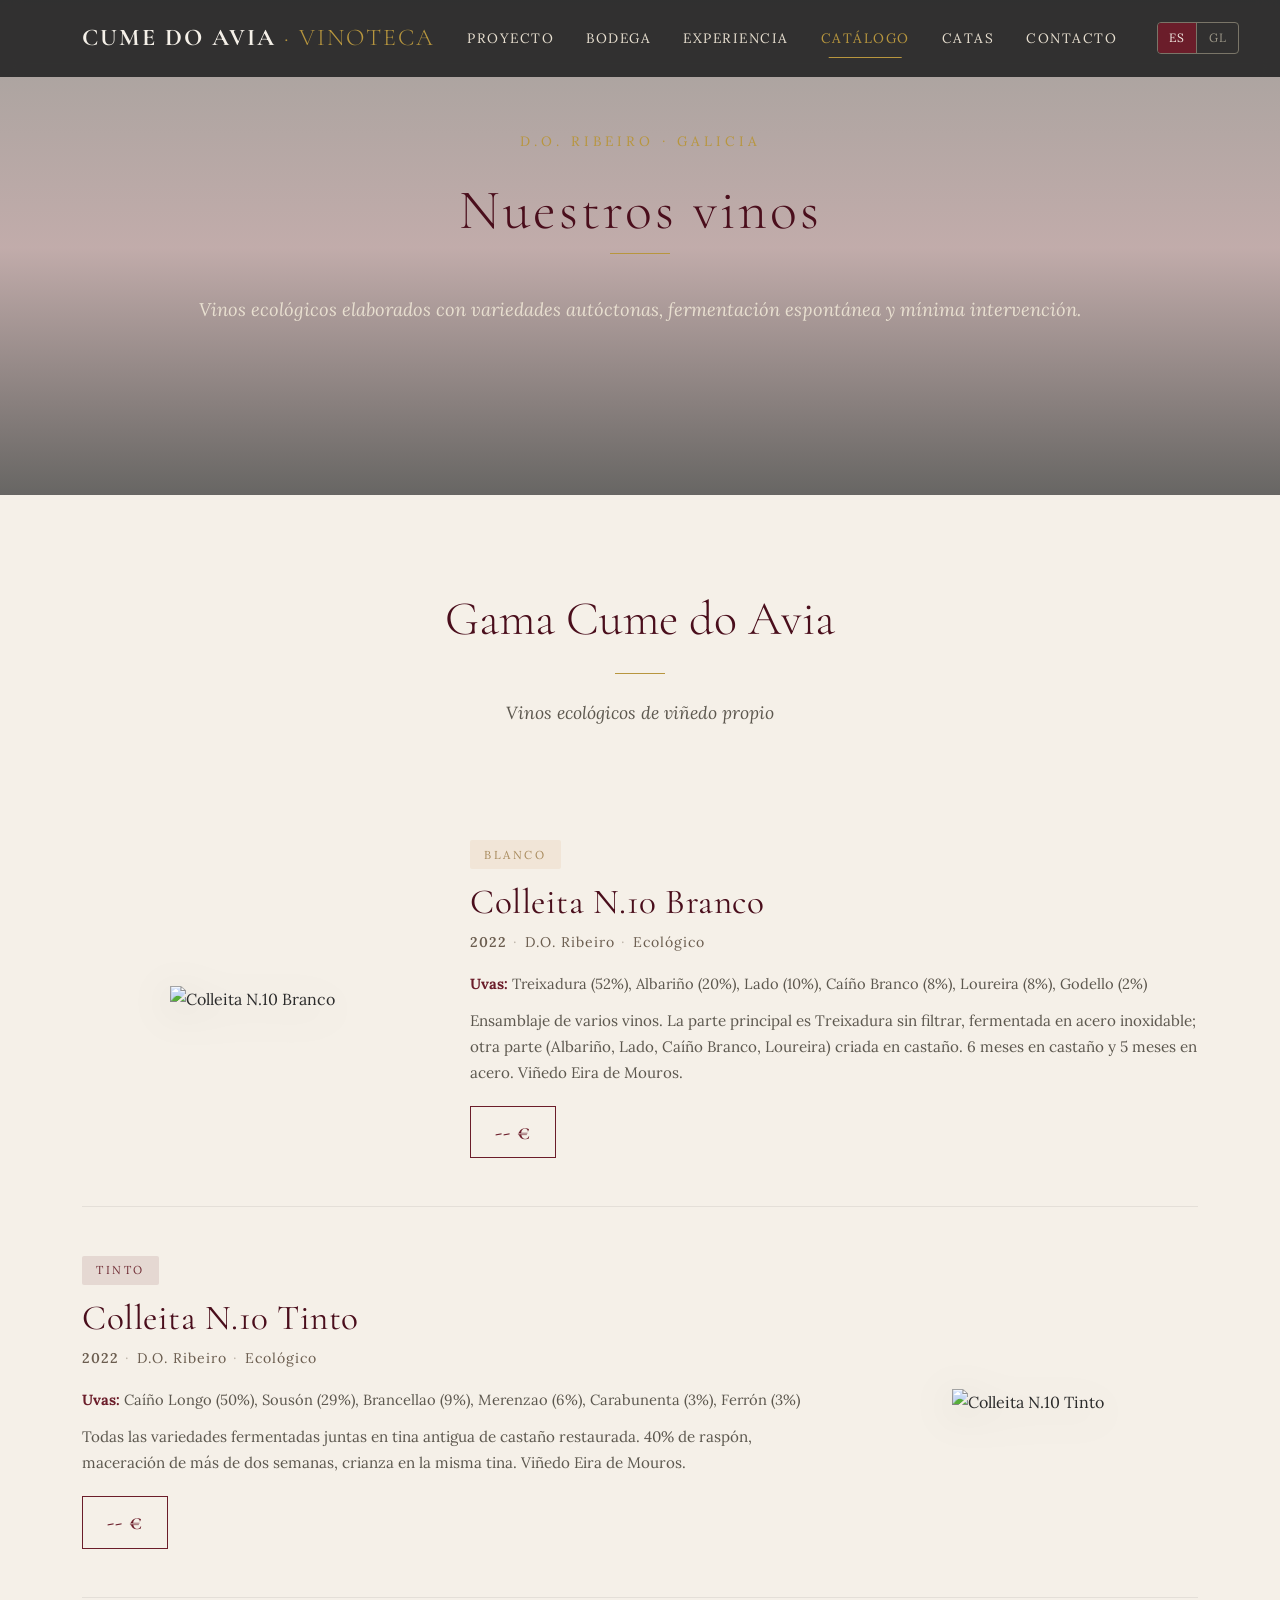
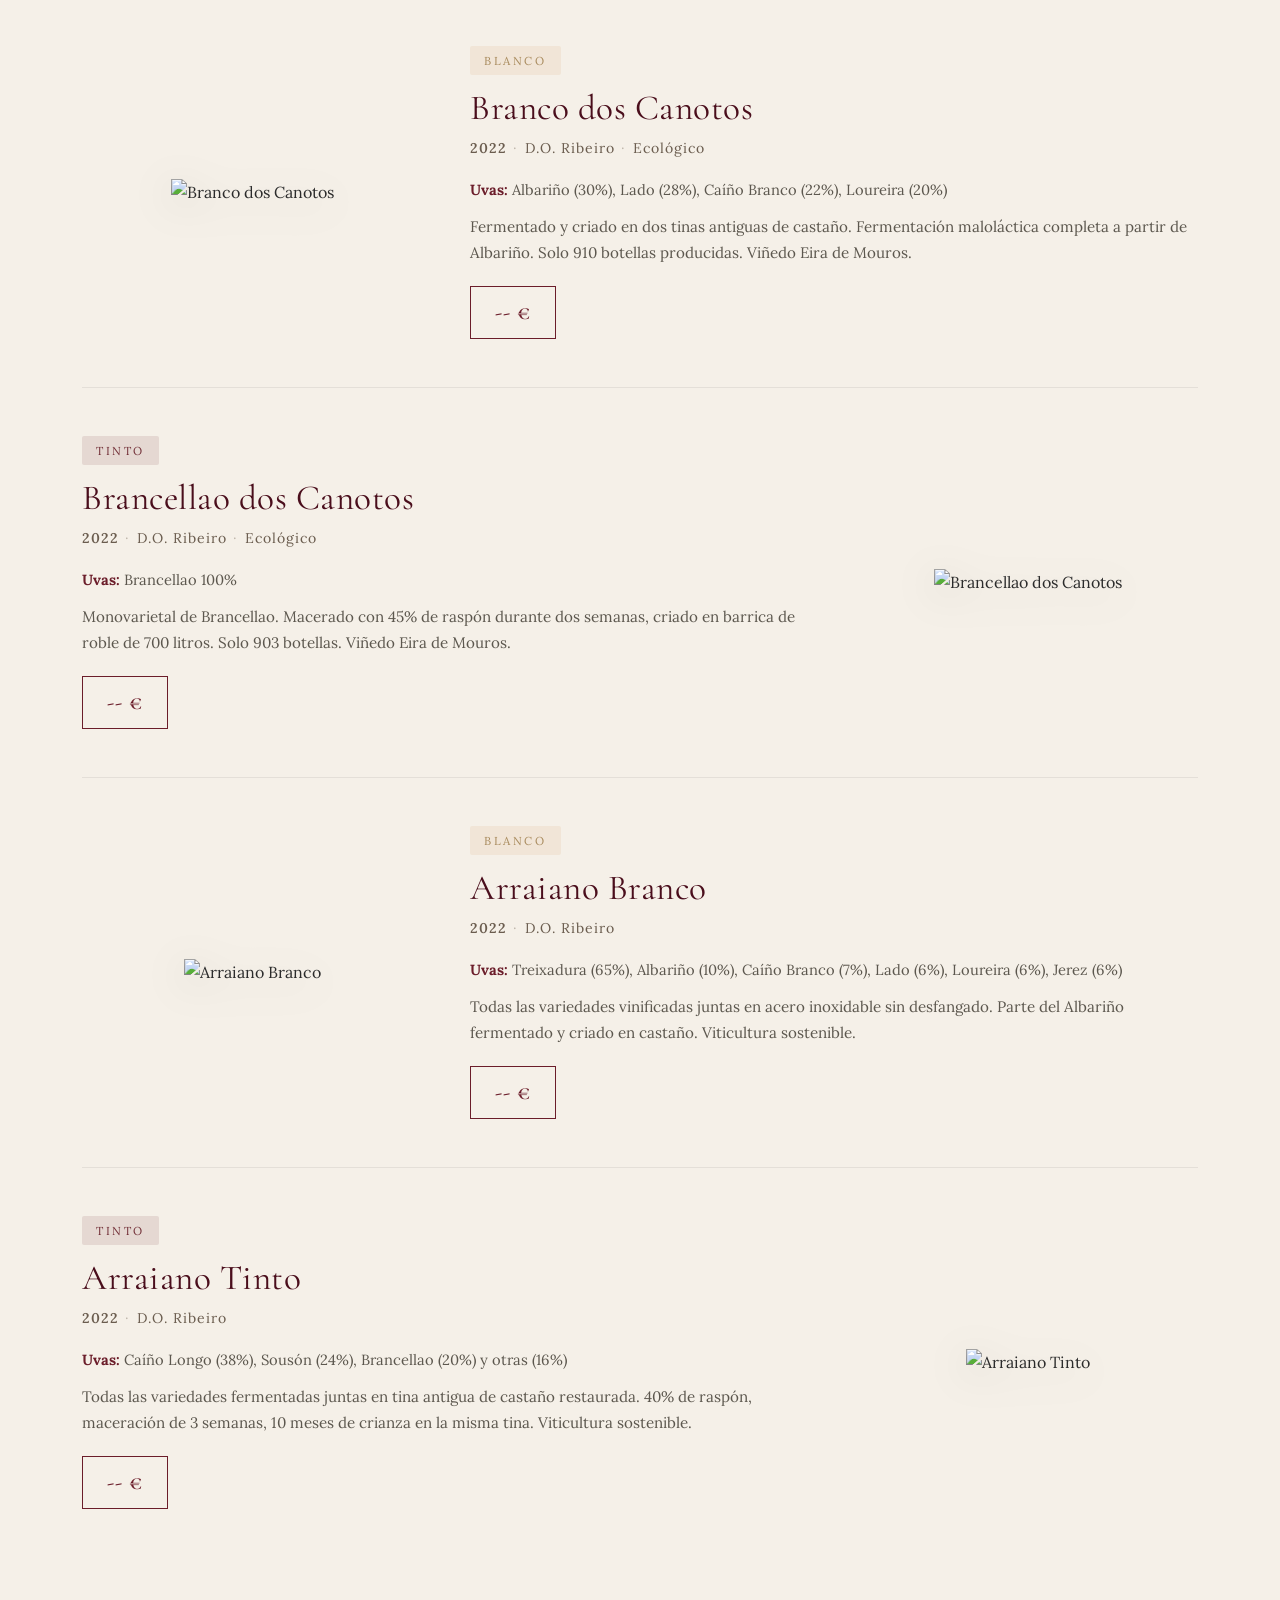
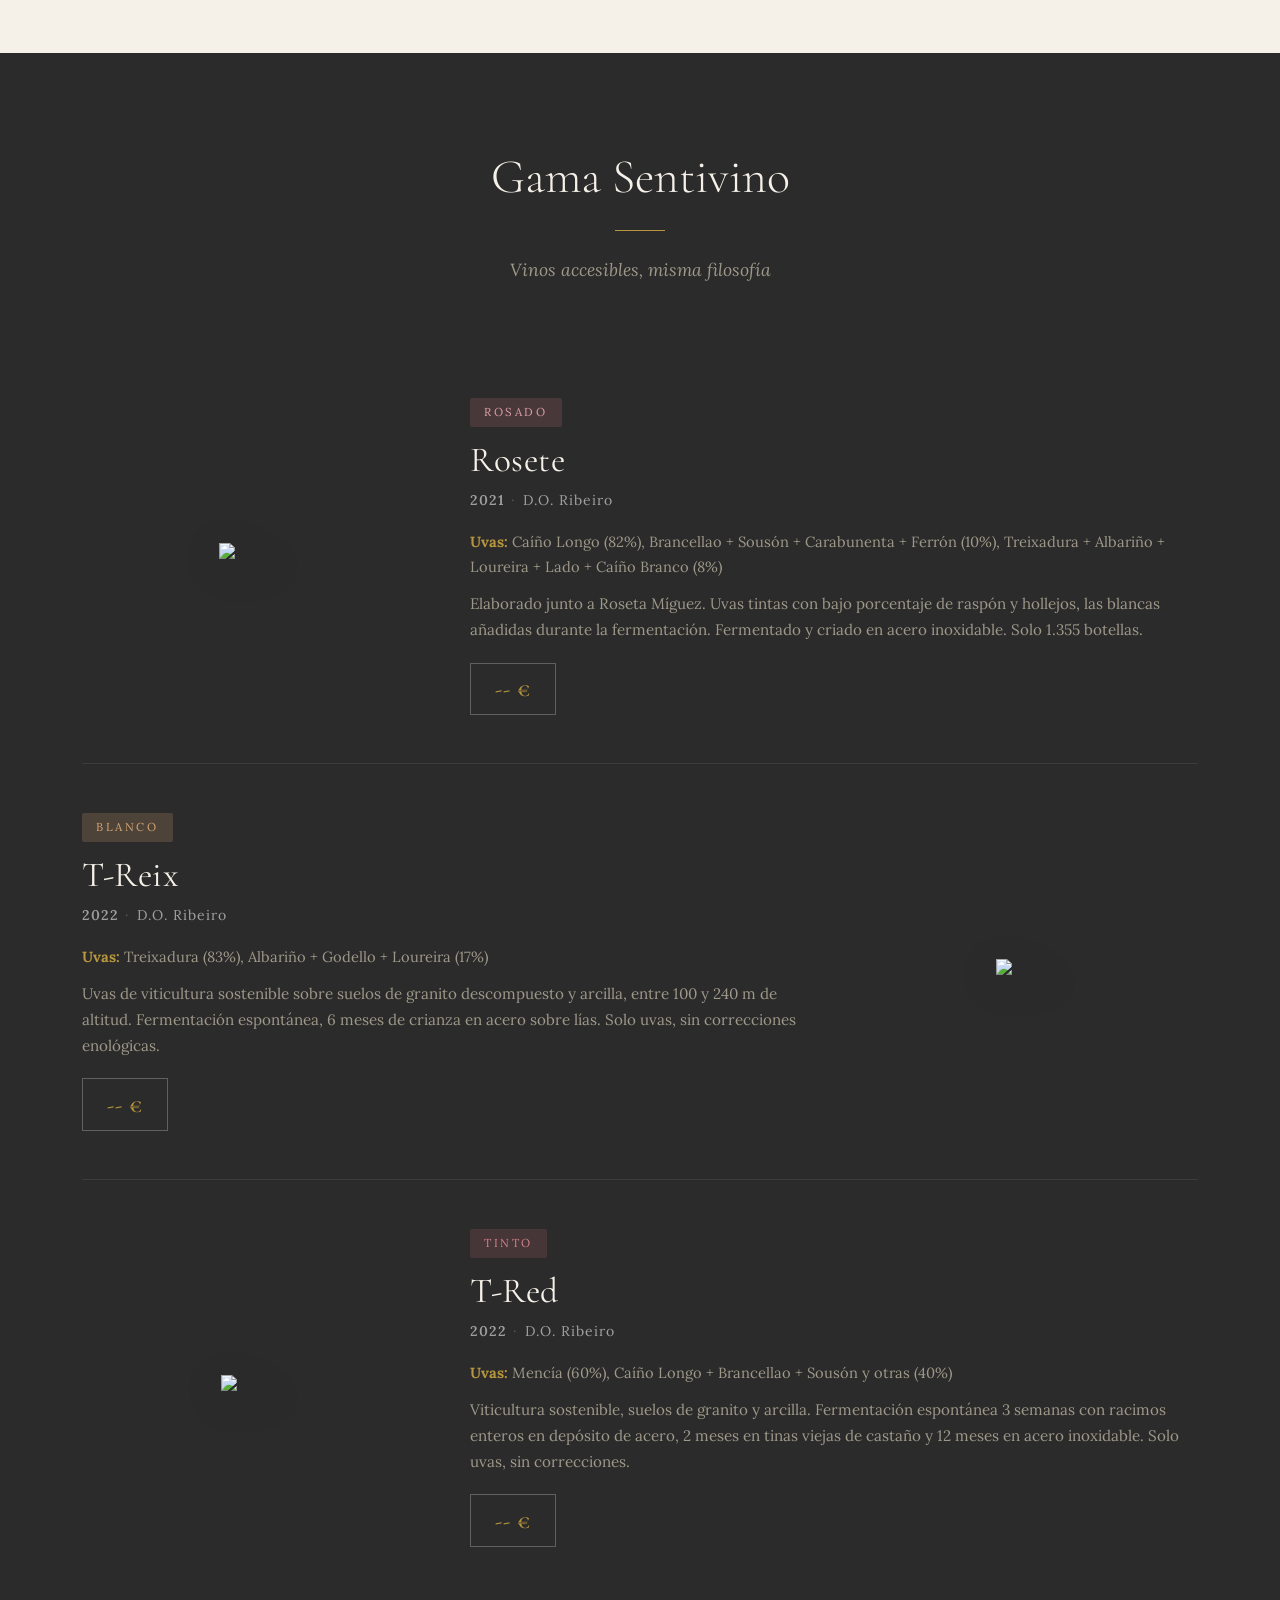
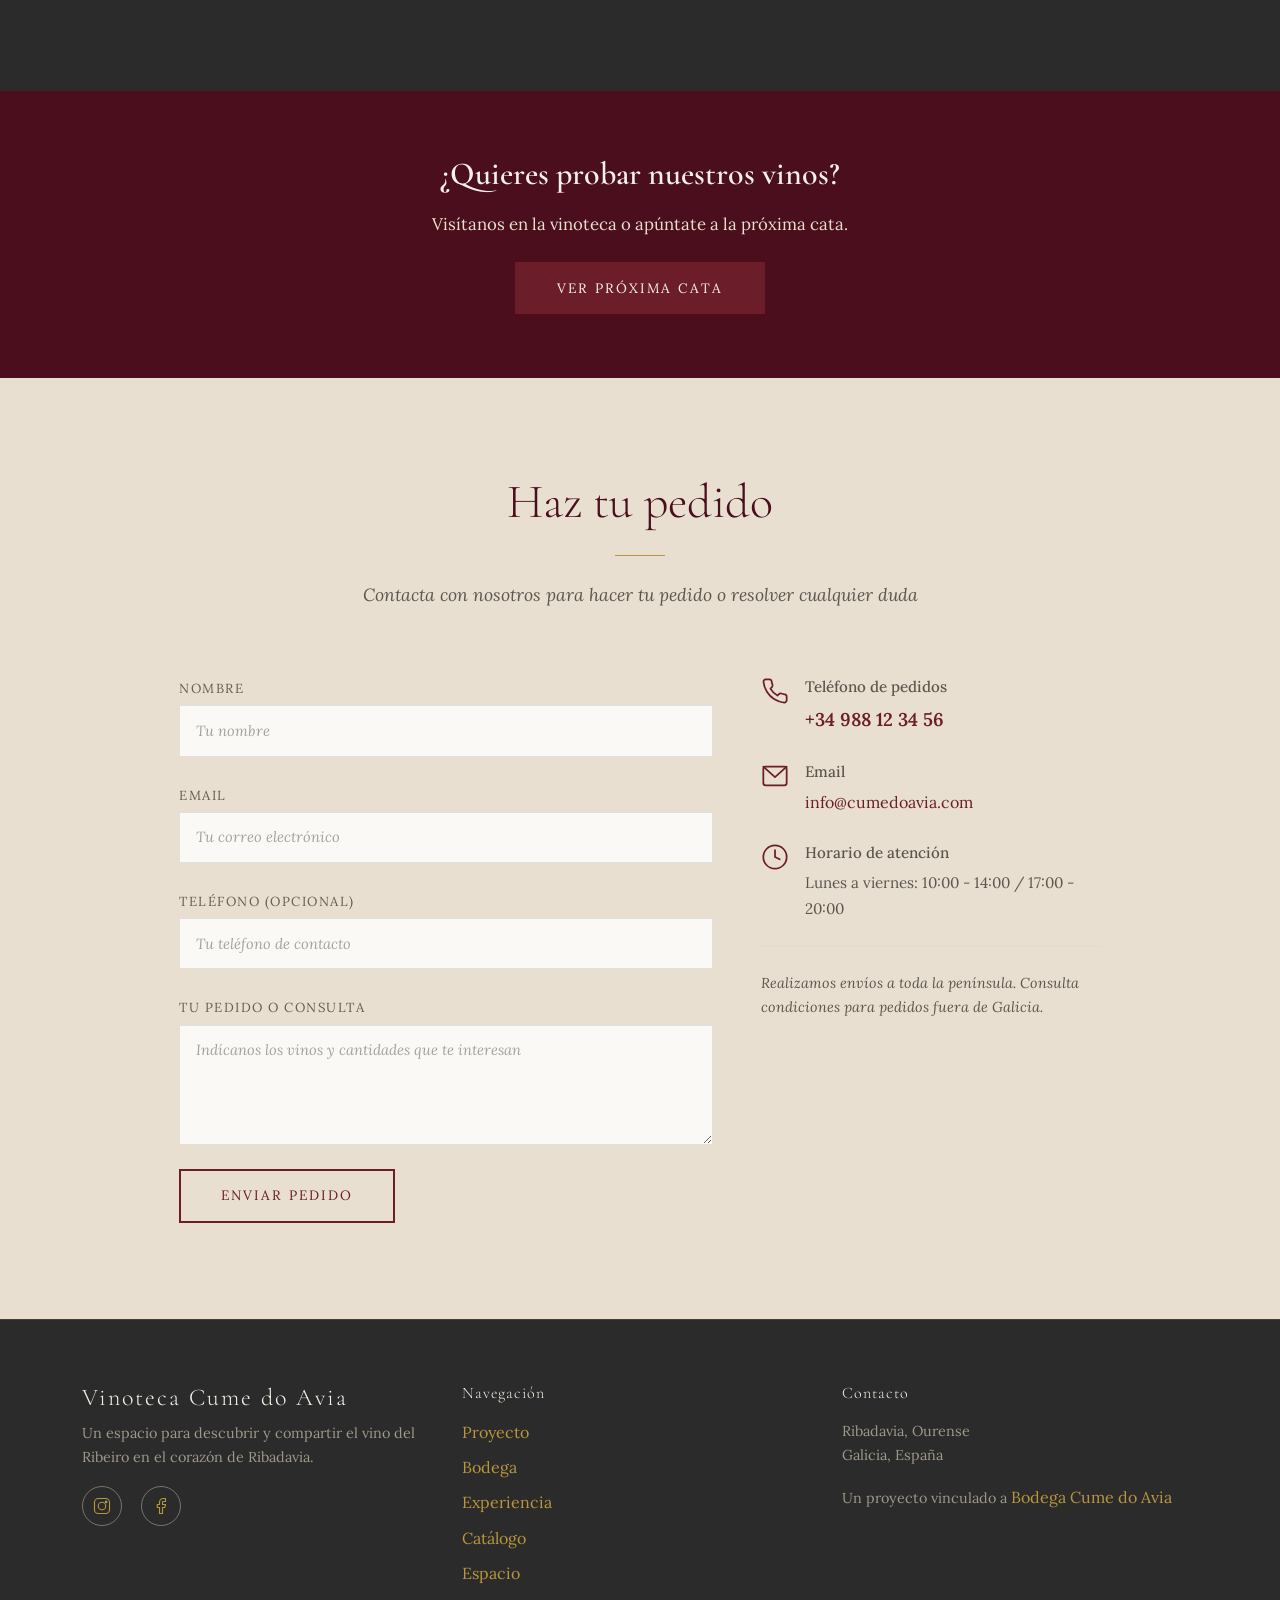
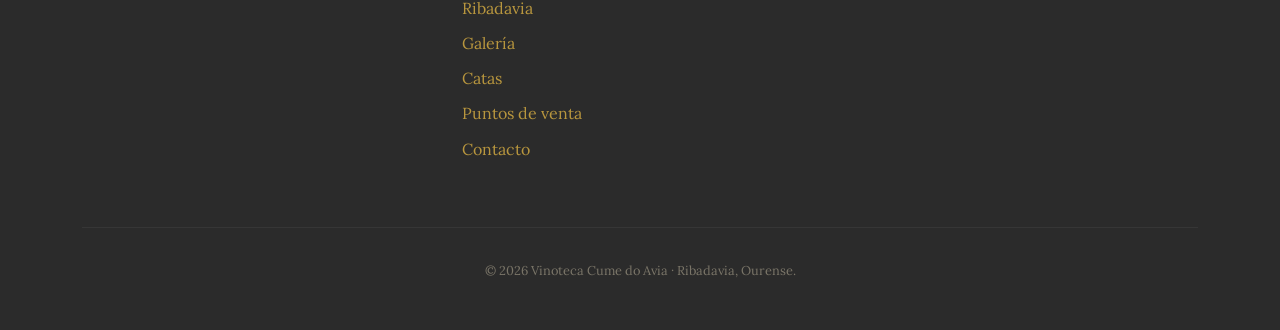
==== commit 60d23474: "unify footer navigation across all pages with all sections Co-Authored-By: Claude Opus 4.6 <noreply@" ====
--- a/catalogo.html
+++ b/catalogo.html
@@ -33,7 +33,7 @@
                     <li class="nav-item"><a class="nav-link" href="index.html#bodega" data-i18n="nav-bodega">Bodega</a></li>
                     <li class="nav-item"><a class="nav-link" href="index.html#experiencia" data-i18n="nav-experiencia">Experiencia</a></li>
                     <li class="nav-item"><a class="nav-link active" href="catalogo.html" data-i18n="nav-catalogo">Catálogo</a></li>
-                    <li class="nav-item"><a class="nav-link" href="index.html#catas" data-i18n="nav-catas">Catas</a></li>
+                    <li class="nav-item"><a class="nav-link" href="catas.html" data-i18n="nav-catas">Catas</a></li>
                     <li class="nav-item"><a class="nav-link" href="index.html#contacto" data-i18n="nav-contacto">Contacto</a></li>
                     <li class="nav-item">
                         <div class="lang-selector">
@@ -318,7 +318,7 @@
         <div class="container text-center reveal">
             <h3 style="font-family: 'Cormorant Garamond', Georgia, serif; font-size: 2rem; margin-bottom: 1rem;" data-i18n="cat-cta-title">¿Quieres probar nuestros vinos?</h3>
             <p style="font-size: 1.05rem; margin-bottom: 1.5rem;" data-i18n="cat-cta-text">Visítanos en la vinoteca o apúntate a la próxima cata.</p>
-            <a href="index.html#catas" class="btn btn-wine" data-i18n="cat-cta-btn">Ver próxima cata</a>
+            <a href="catas.html" class="btn btn-wine" data-i18n="cat-cta-btn">Ver próxima cata</a>
         </div>
     </section>
 
@@ -422,8 +422,13 @@
                     <ul class="list-unstyled">
                         <li class="mb-2"><a href="index.html#proyecto" data-i18n="nav-proyecto">Proyecto</a></li>
                         <li class="mb-2"><a href="index.html#bodega" data-i18n="nav-bodega">Bodega</a></li>
+                        <li class="mb-2"><a href="index.html#experiencia" data-i18n="nav-experiencia">Experiencia</a></li>
                         <li class="mb-2"><a href="catalogo.html" data-i18n="nav-catalogo">Catálogo</a></li>
-                        <li class="mb-2"><a href="index.html#catas" data-i18n="nav-catas">Catas</a></li>
+                        <li class="mb-2"><a href="index.html#espacio" data-i18n="nav-espacio">Espacio</a></li>
+                        <li class="mb-2"><a href="index.html#ribadavia" data-i18n="nav-ribadavia">Ribadavia</a></li>
+                        <li class="mb-2"><a href="index.html#galeria" data-i18n="nav-galeria">Galería</a></li>
+                        <li class="mb-2"><a href="catas.html" data-i18n="nav-catas">Catas</a></li>
+                        <li class="mb-2"><a href="index.html#puntos-venta" data-i18n="nav-pdv">Puntos de venta</a></li>
                         <li class="mb-2"><a href="index.html#contacto" data-i18n="nav-contacto">Contacto</a></li>
                     </ul>
                 </div>
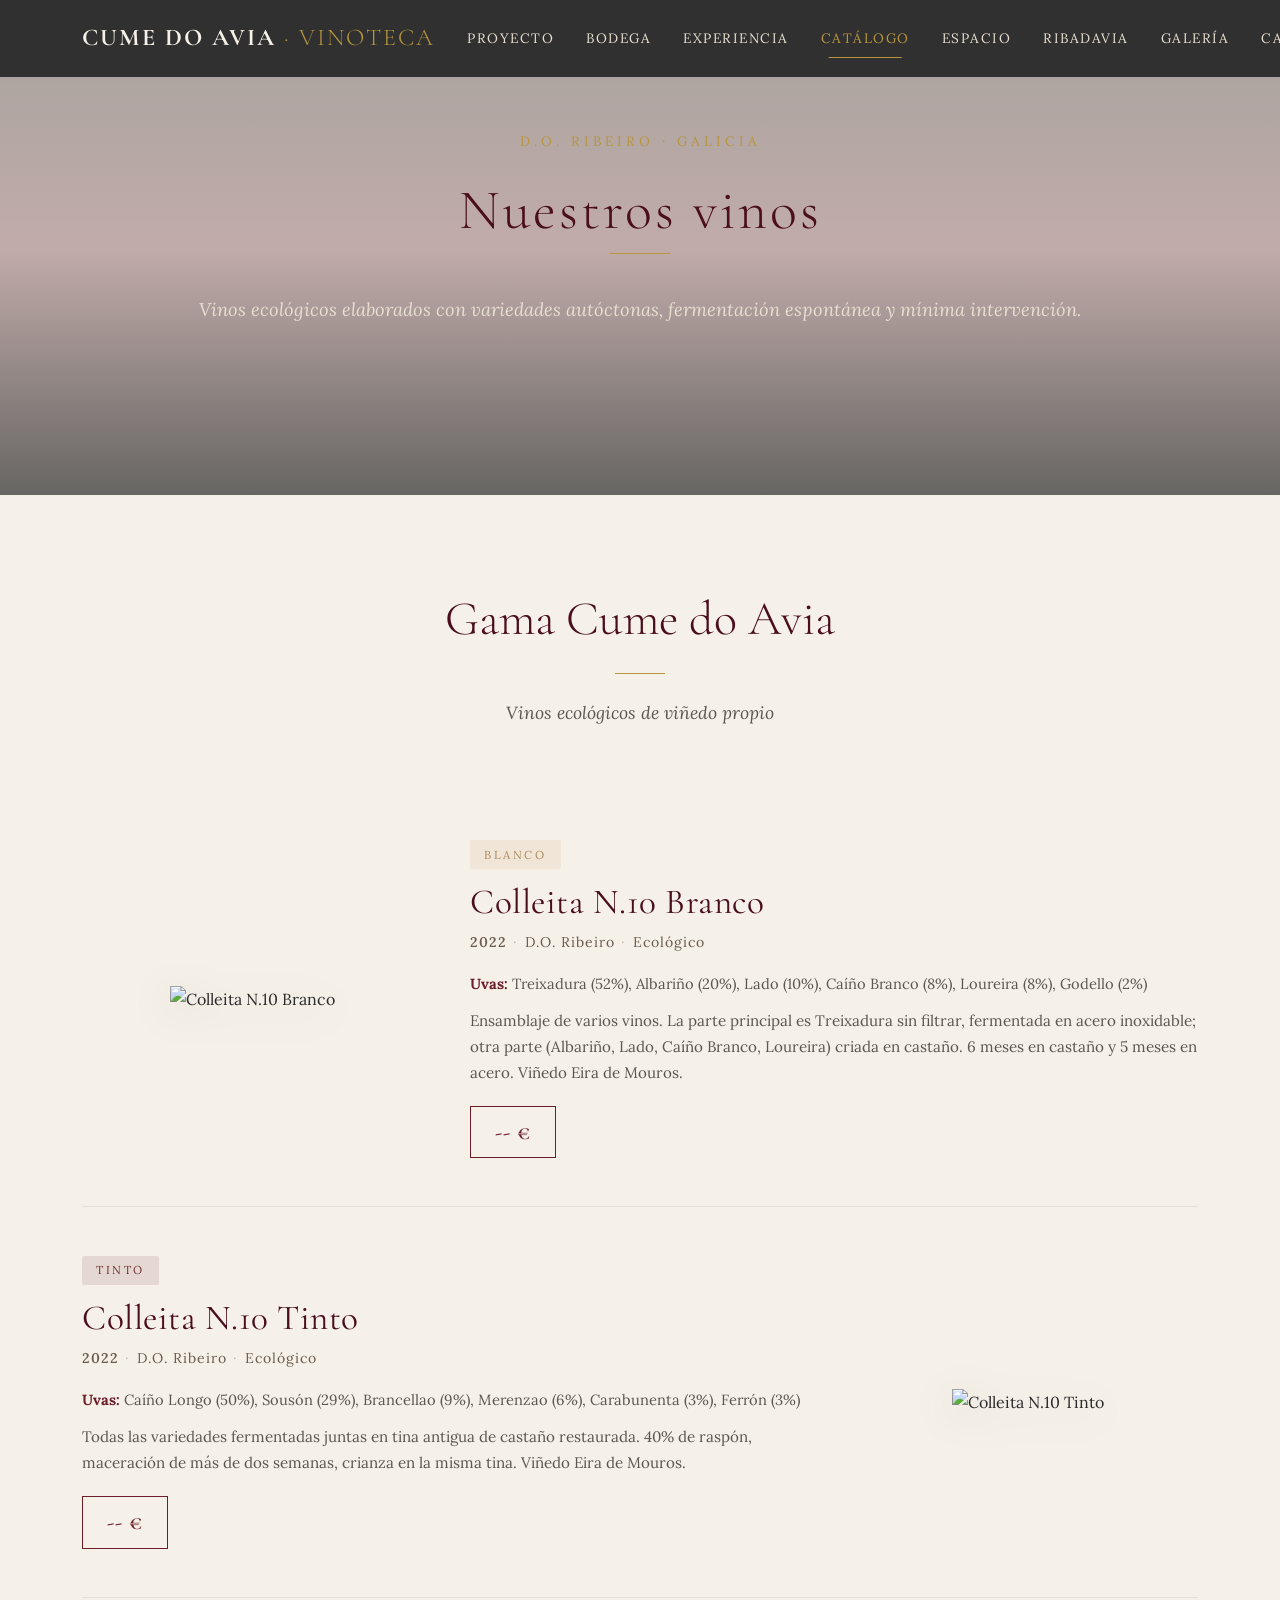
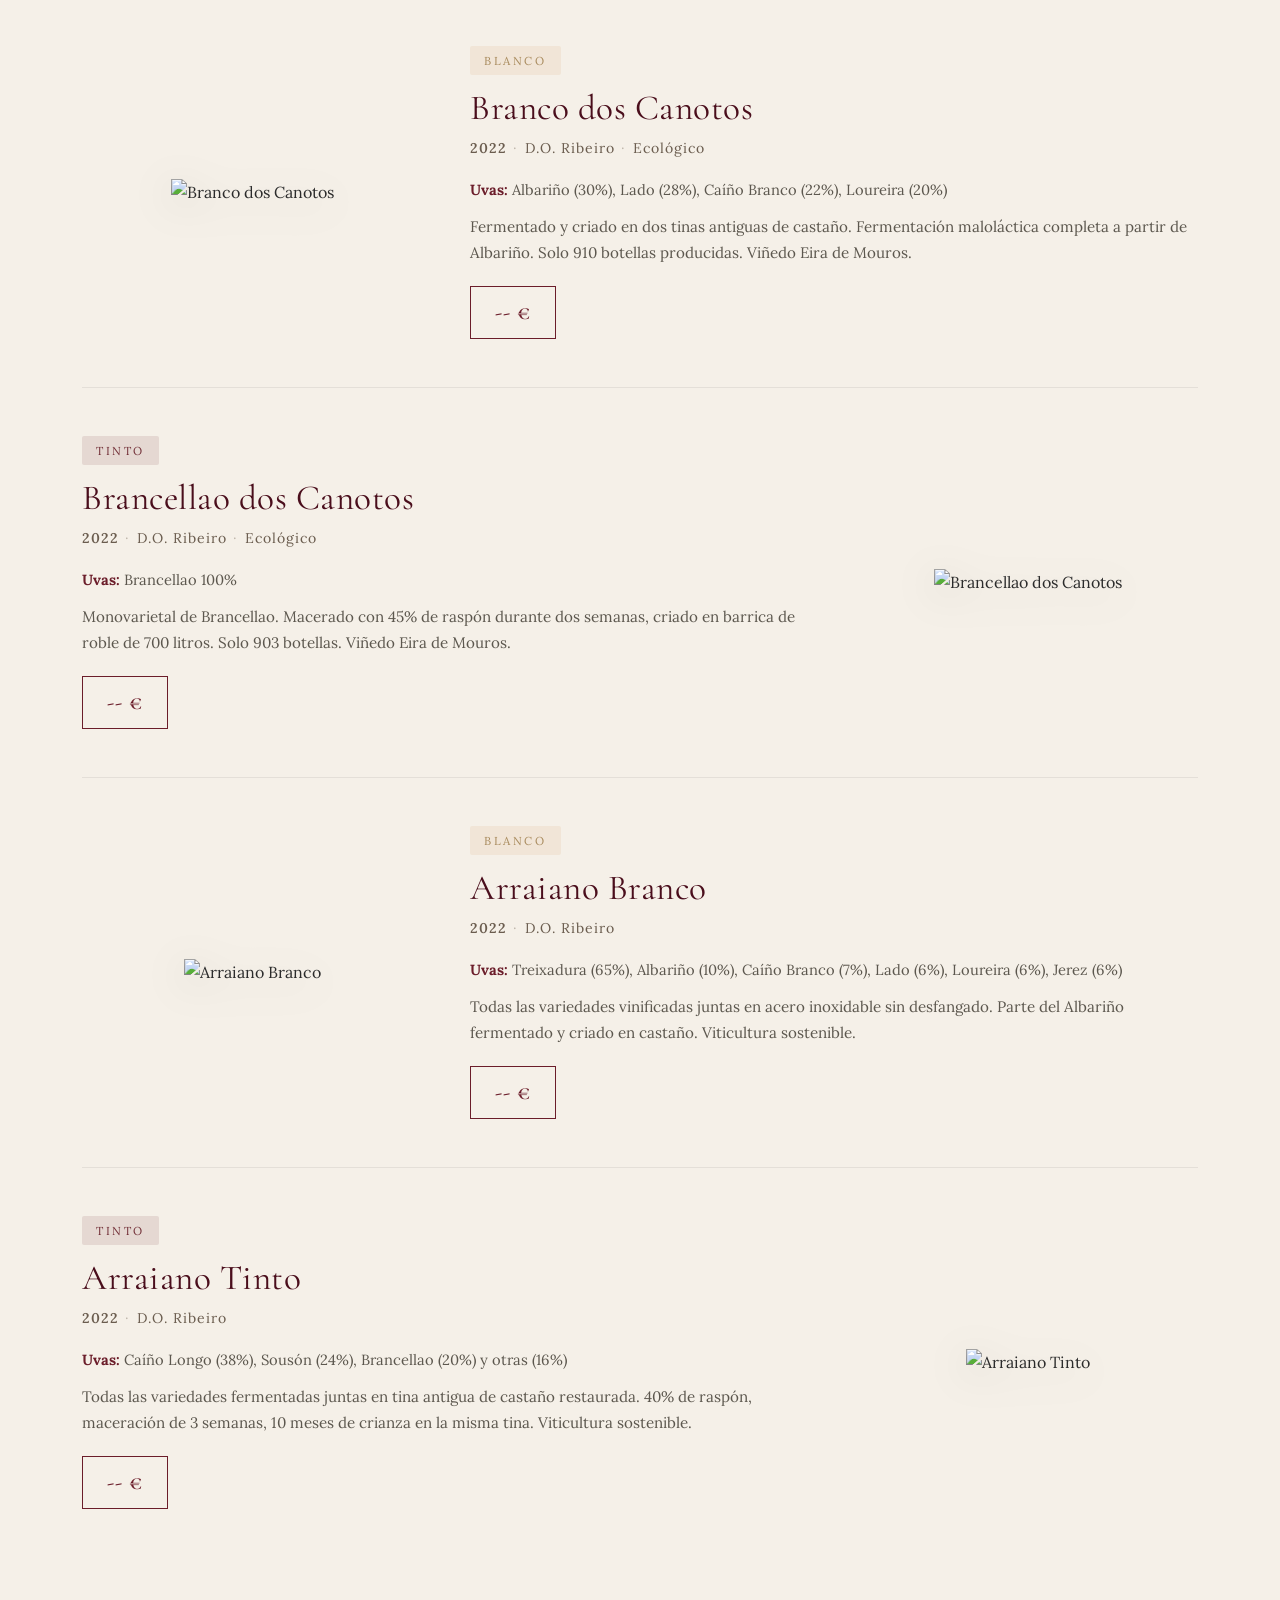
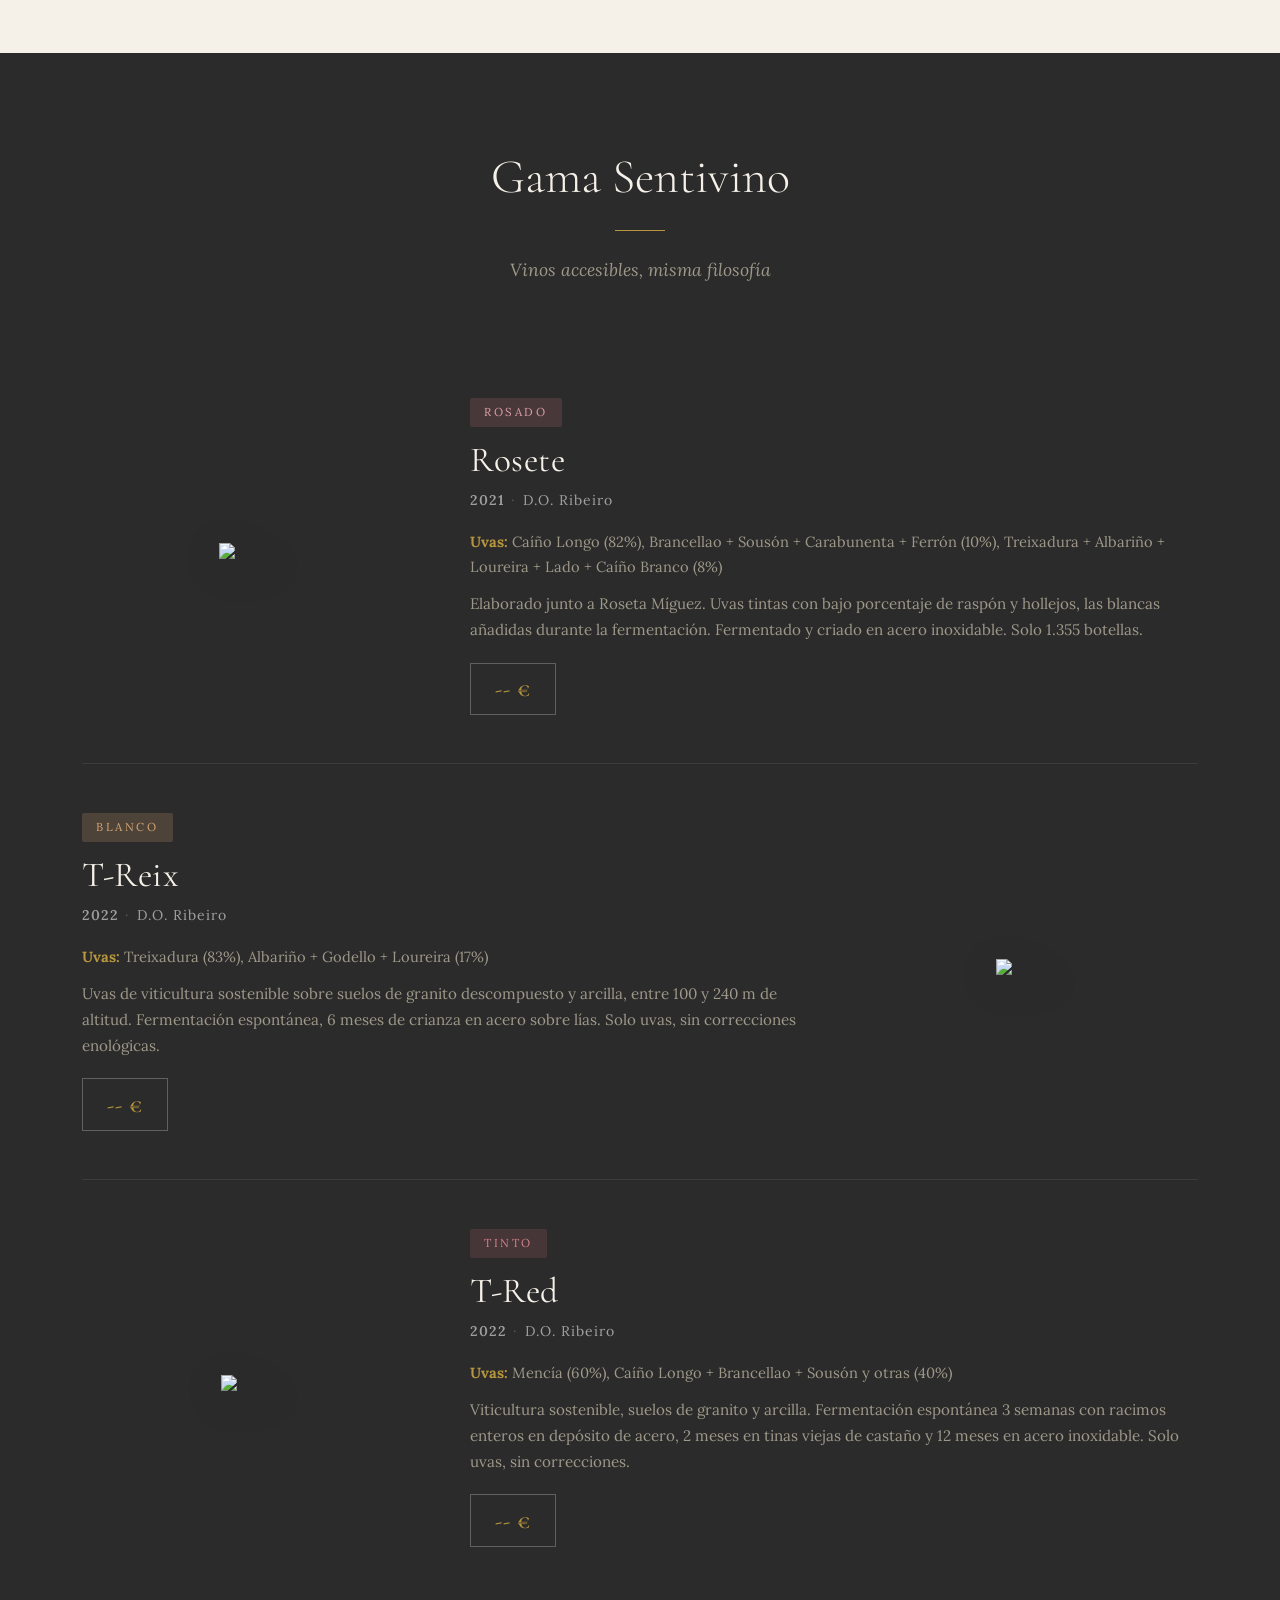
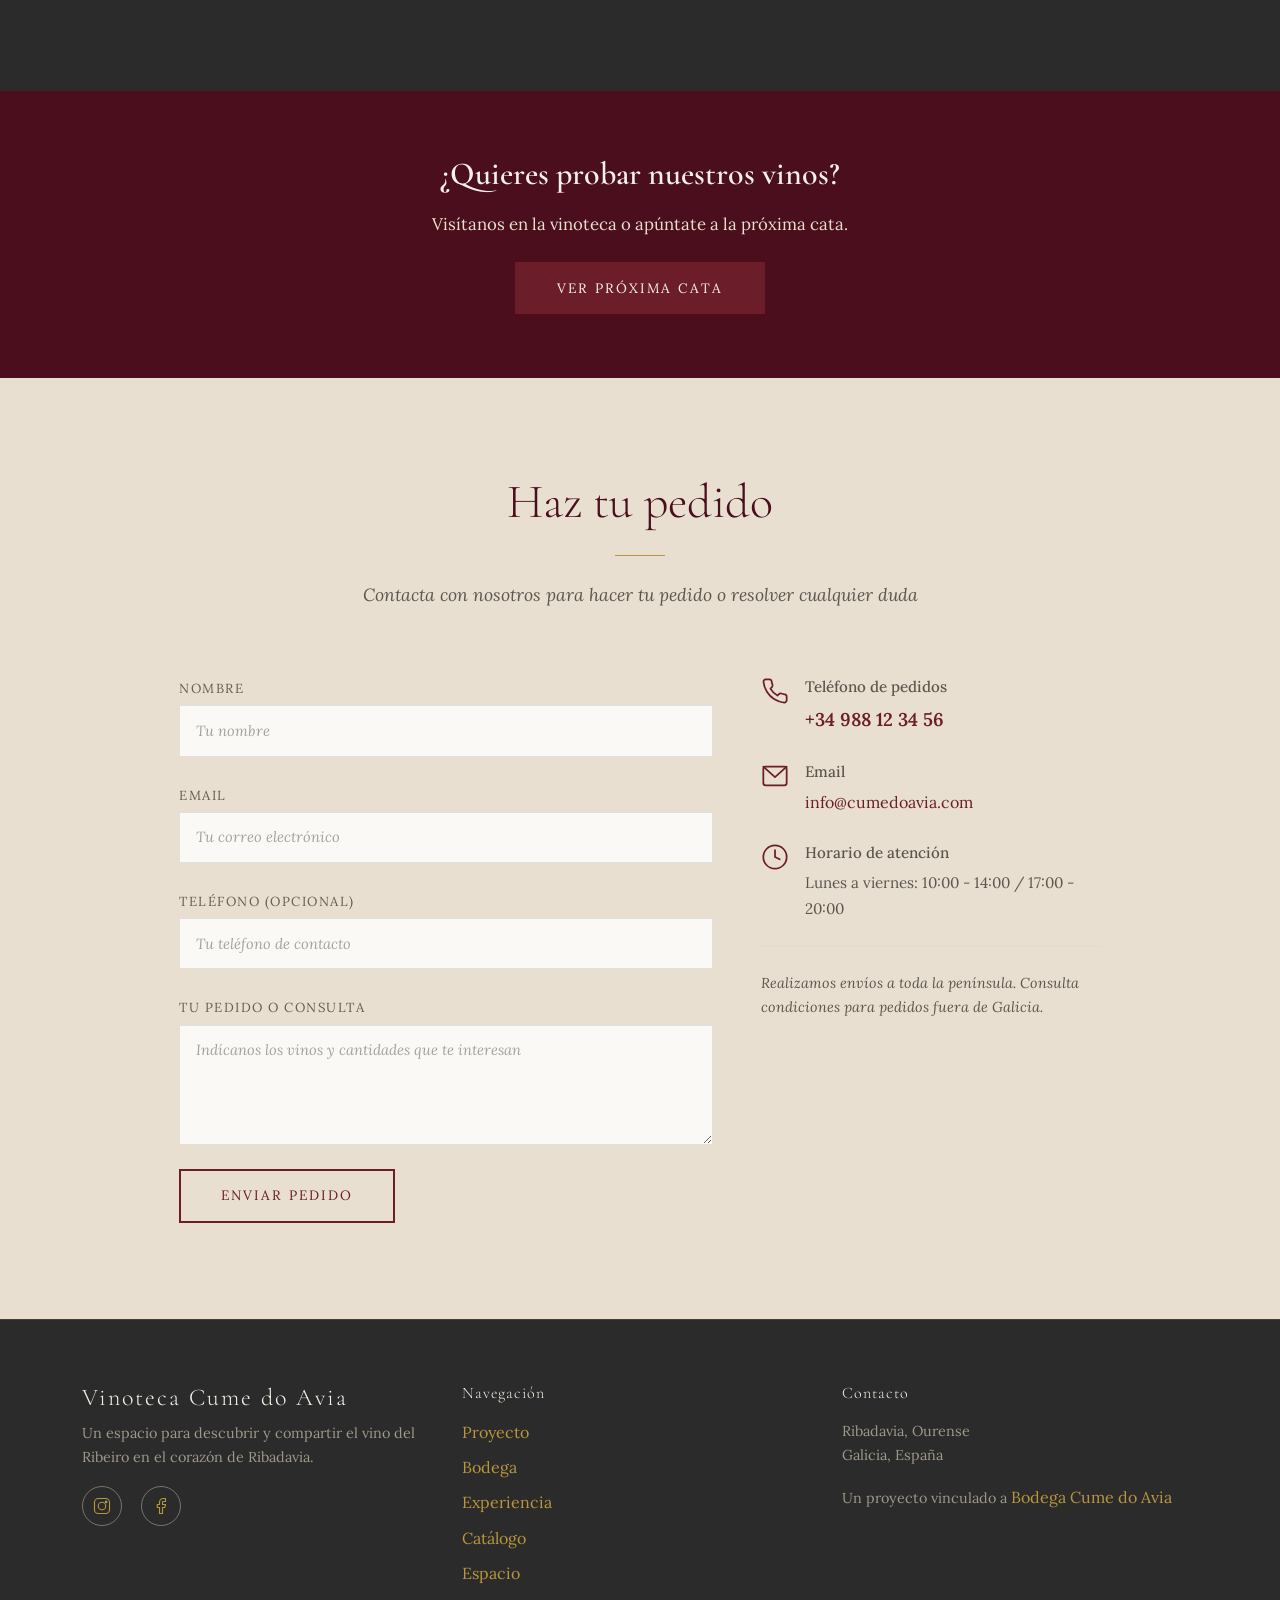
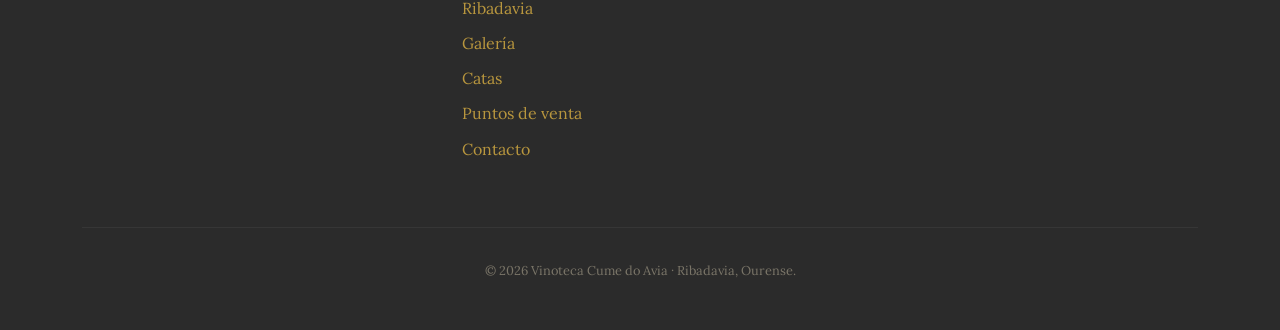
==== commit b62ed403: "add all nav sections to navbar in catalogo and catas pages Co-Authored-By: Claude Opus 4.6 <noreply@" ====
--- a/catalogo.html
+++ b/catalogo.html
@@ -33,7 +33,13 @@
                     <li class="nav-item"><a class="nav-link" href="index.html#bodega" data-i18n="nav-bodega">Bodega</a></li>
                     <li class="nav-item"><a class="nav-link" href="index.html#experiencia" data-i18n="nav-experiencia">Experiencia</a></li>
                     <li class="nav-item"><a class="nav-link active" href="catalogo.html" data-i18n="nav-catalogo">Catálogo</a></li>
+                    <li class="nav-item"><a class="nav-link" href="index.html#espacio" data-i18n="nav-espacio">Espacio</a></li>
+                    <li class="nav-item"><a class="nav-link" href="index.html#ribadavia" data-i18n="nav-ribadavia">Ribadavia</a></li>
+                    <li class="nav-item"><a class="nav-link" href="index.html#galeria" data-i18n="nav-galeria">Galería</a></li>
                     <li class="nav-item"><a class="nav-link" href="catas.html" data-i18n="nav-catas">Catas</a></li>
+                    <li class="nav-item"><a class="nav-link nav-link-compact" href="index.html#puntos-venta" data-i18n="nav-pdv-stack">Puntos
+de
+venta</a></li>
                     <li class="nav-item"><a class="nav-link" href="index.html#contacto" data-i18n="nav-contacto">Contacto</a></li>
                     <li class="nav-item">
                         <div class="lang-selector">
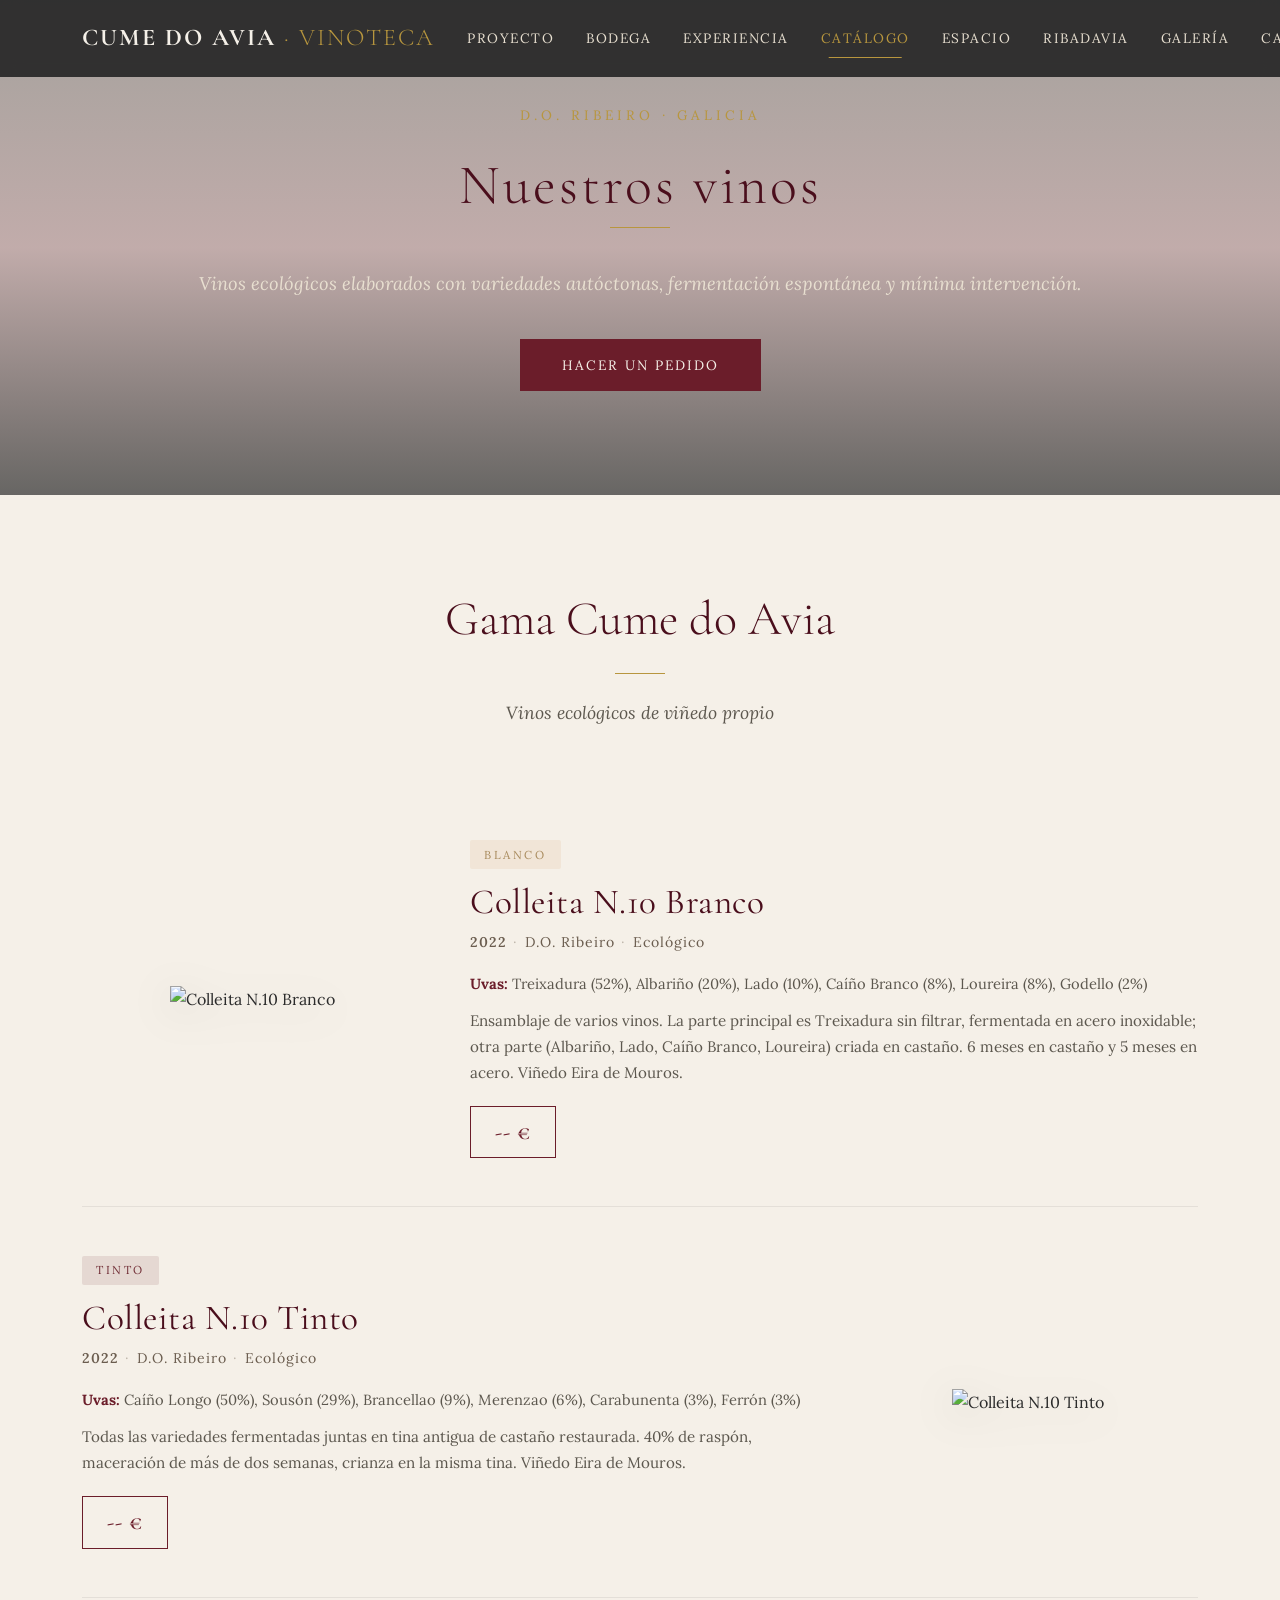
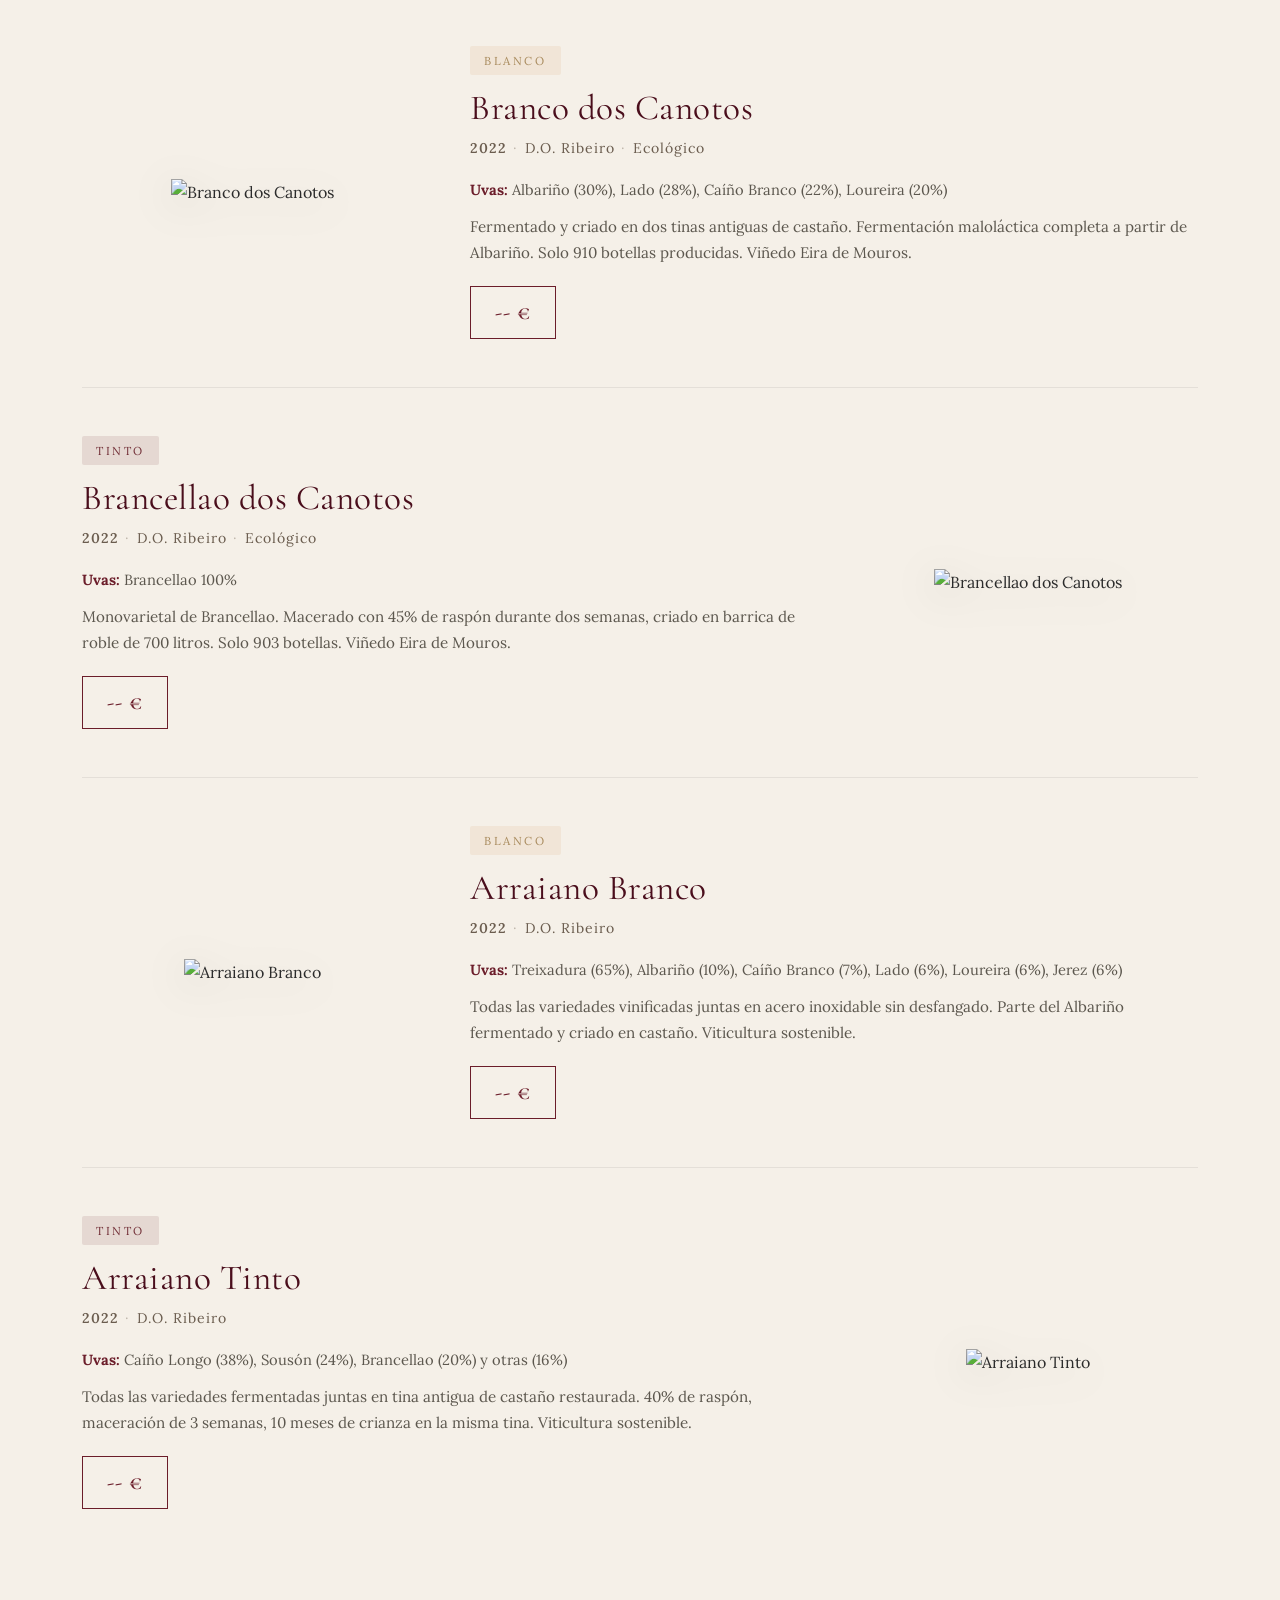
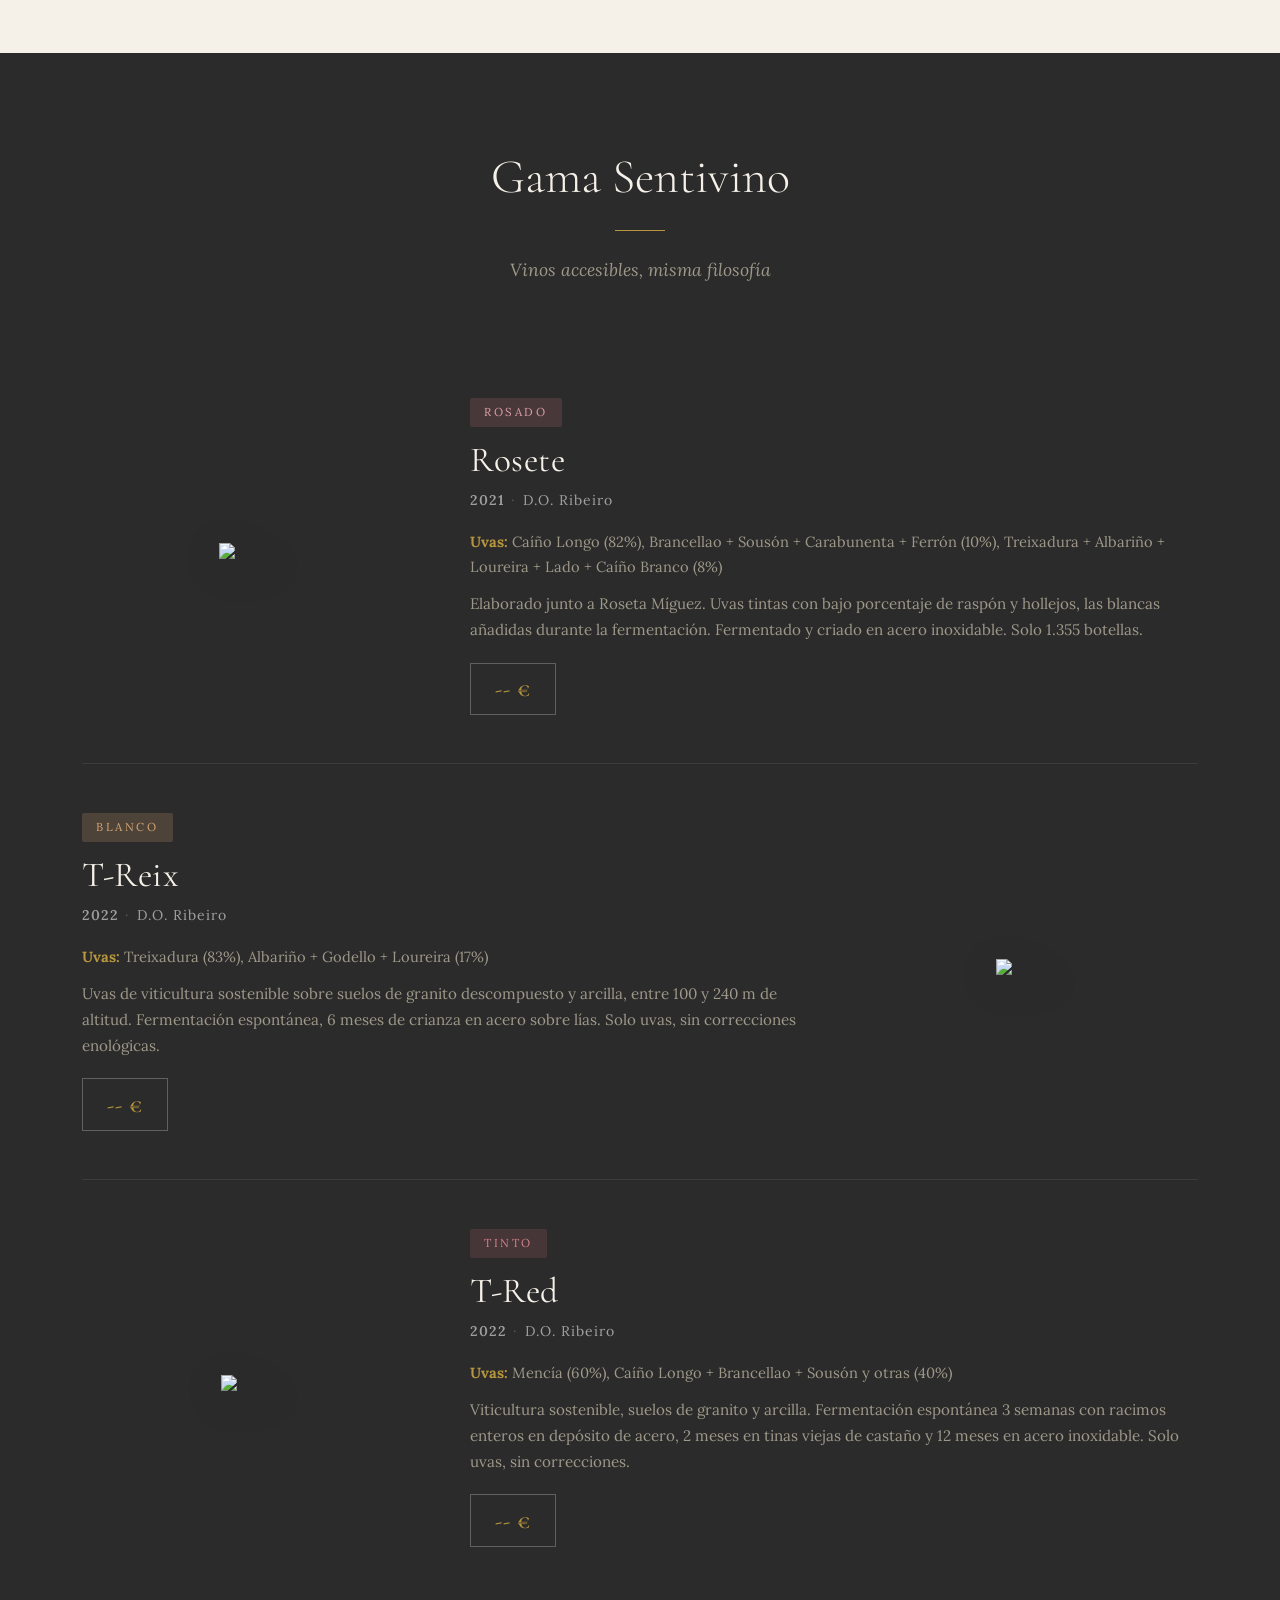
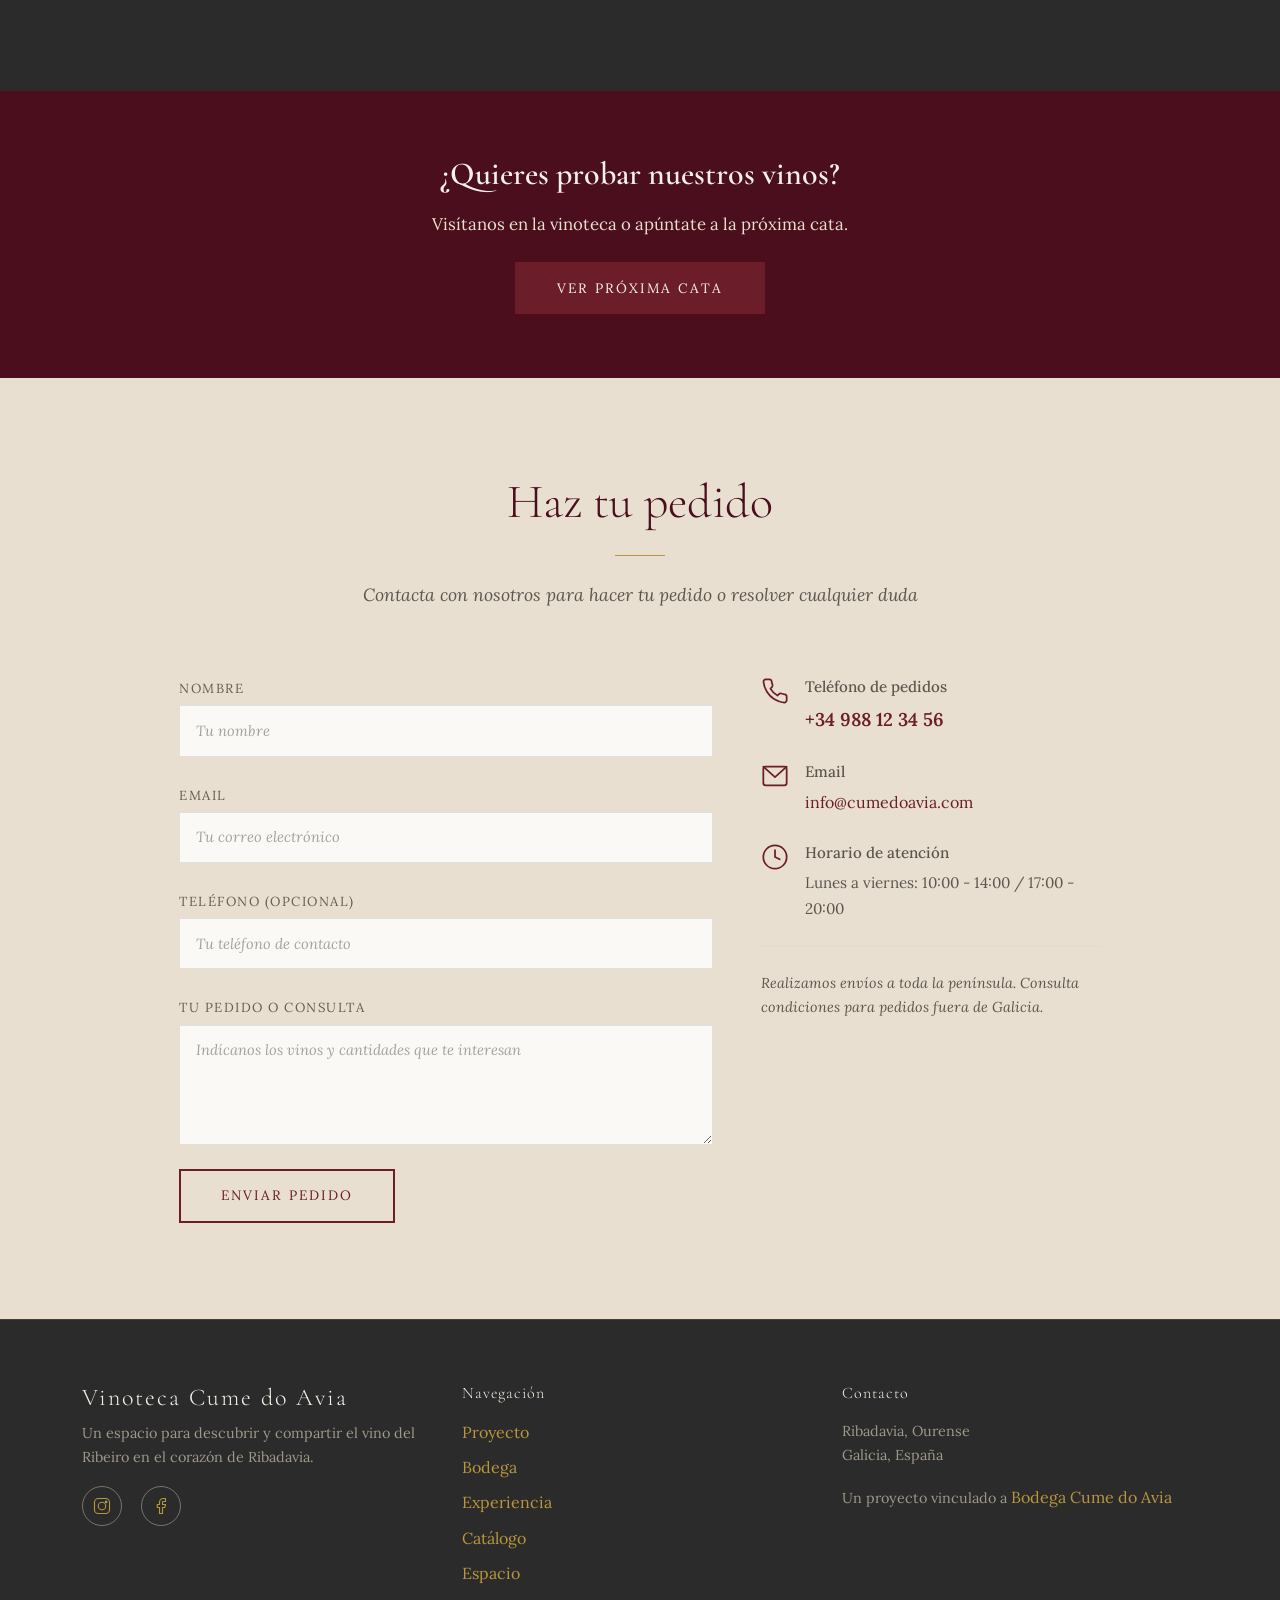
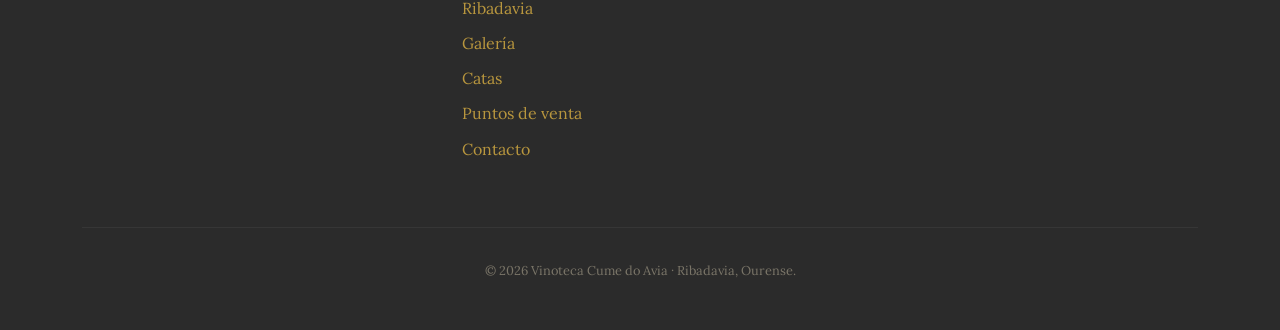
==== commit 183ad58f: "add CTA buttons in hero sections: order in catalog, signup in catas Co-Authored-By: Claude Opus 4.6 " ====
--- a/catalogo.html
+++ b/catalogo.html
@@ -61,6 +61,7 @@
             <h1 data-i18n="cat-hero-title">Nuestros vinos</h1>
             <div class="hero-divider"></div>
             <p class="hero-subtitle" data-i18n="cat-hero-subtitle">Vinos ecológicos elaborados con variedades autóctonas, fermentación espontánea y mínima intervención.</p>
+            <a href="#pedidos" class="btn btn-wine" data-i18n="cat-hero-btn">Hacer un pedido</a>
         </div>
     </section>
 
@@ -329,7 +330,7 @@
     </section>
 
     <!-- ======== PEDIDOS ======== -->
-    <section class="section section-stone">
+    <section id="pedidos" class="section section-stone">
         <div class="container">
             <div class="section-header reveal">
                 <h2 data-i18n="cat-pedidos-title">Haz tu pedido</h2>
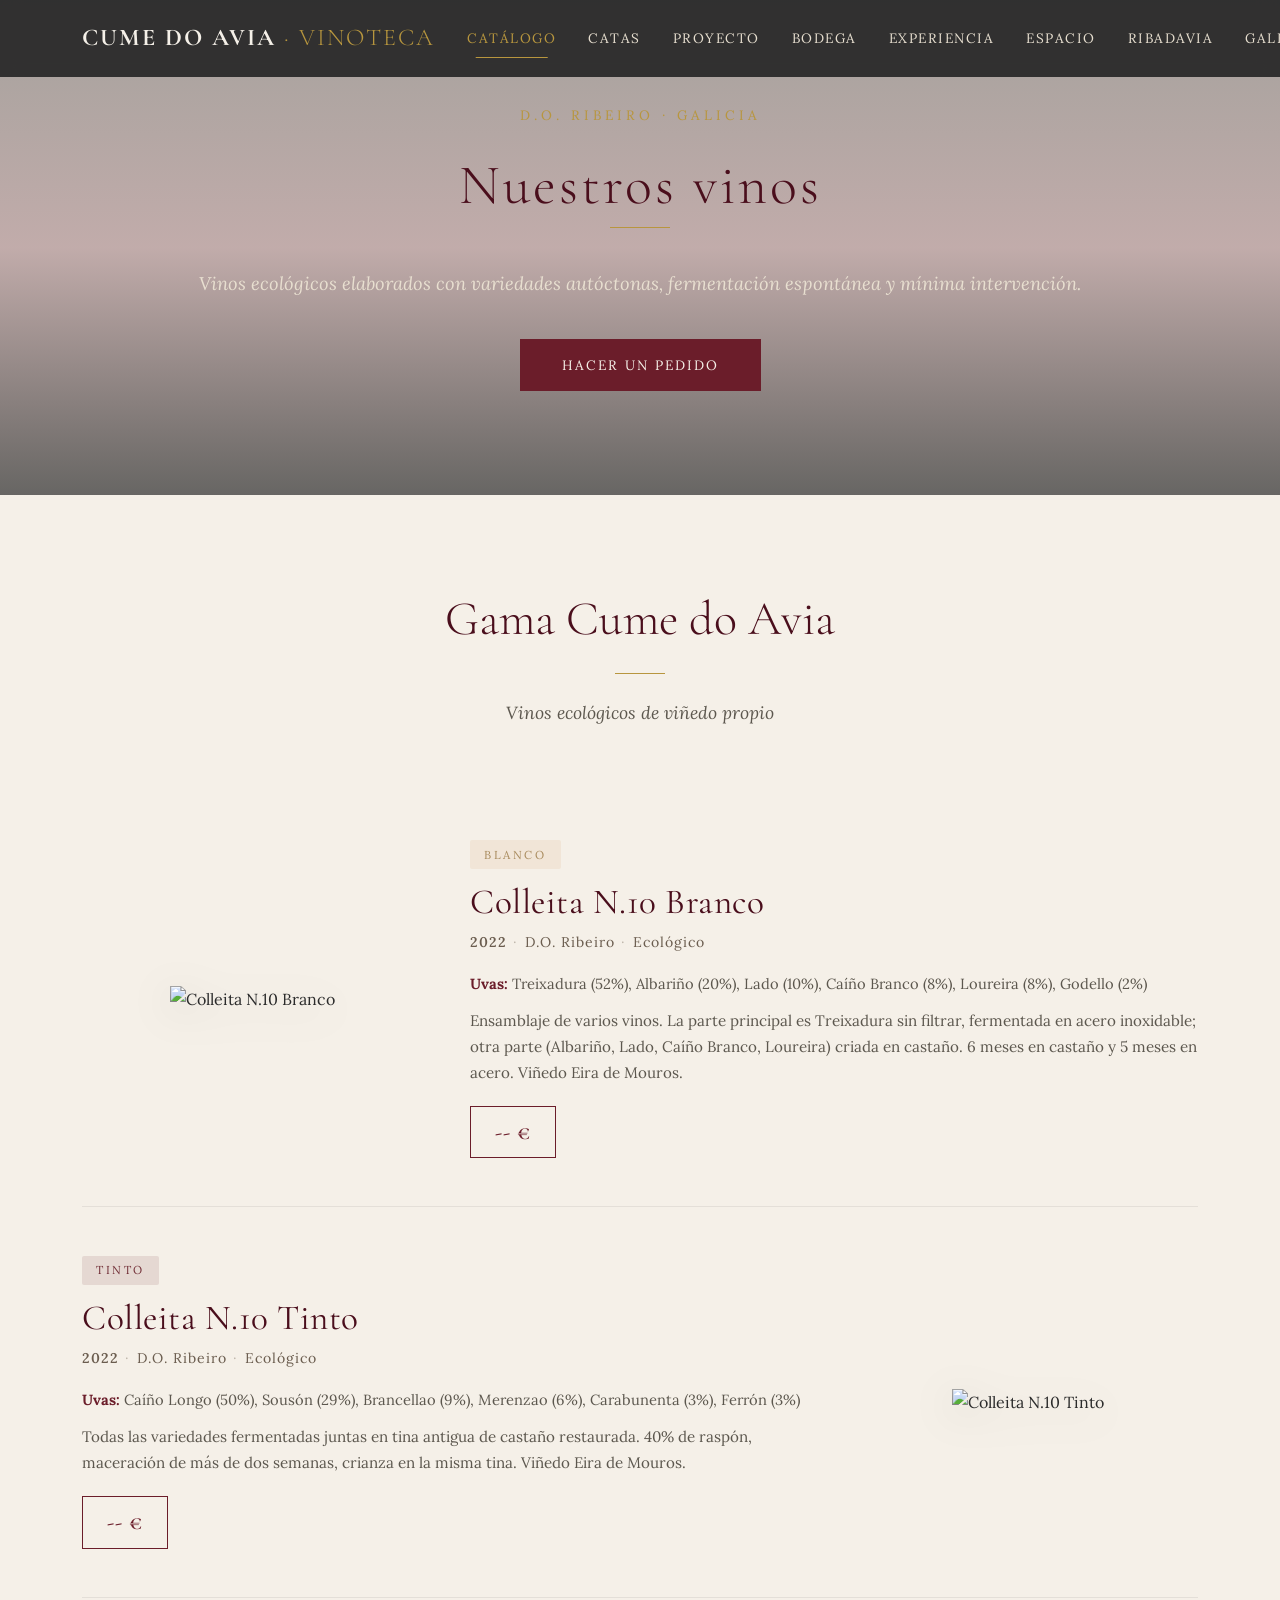
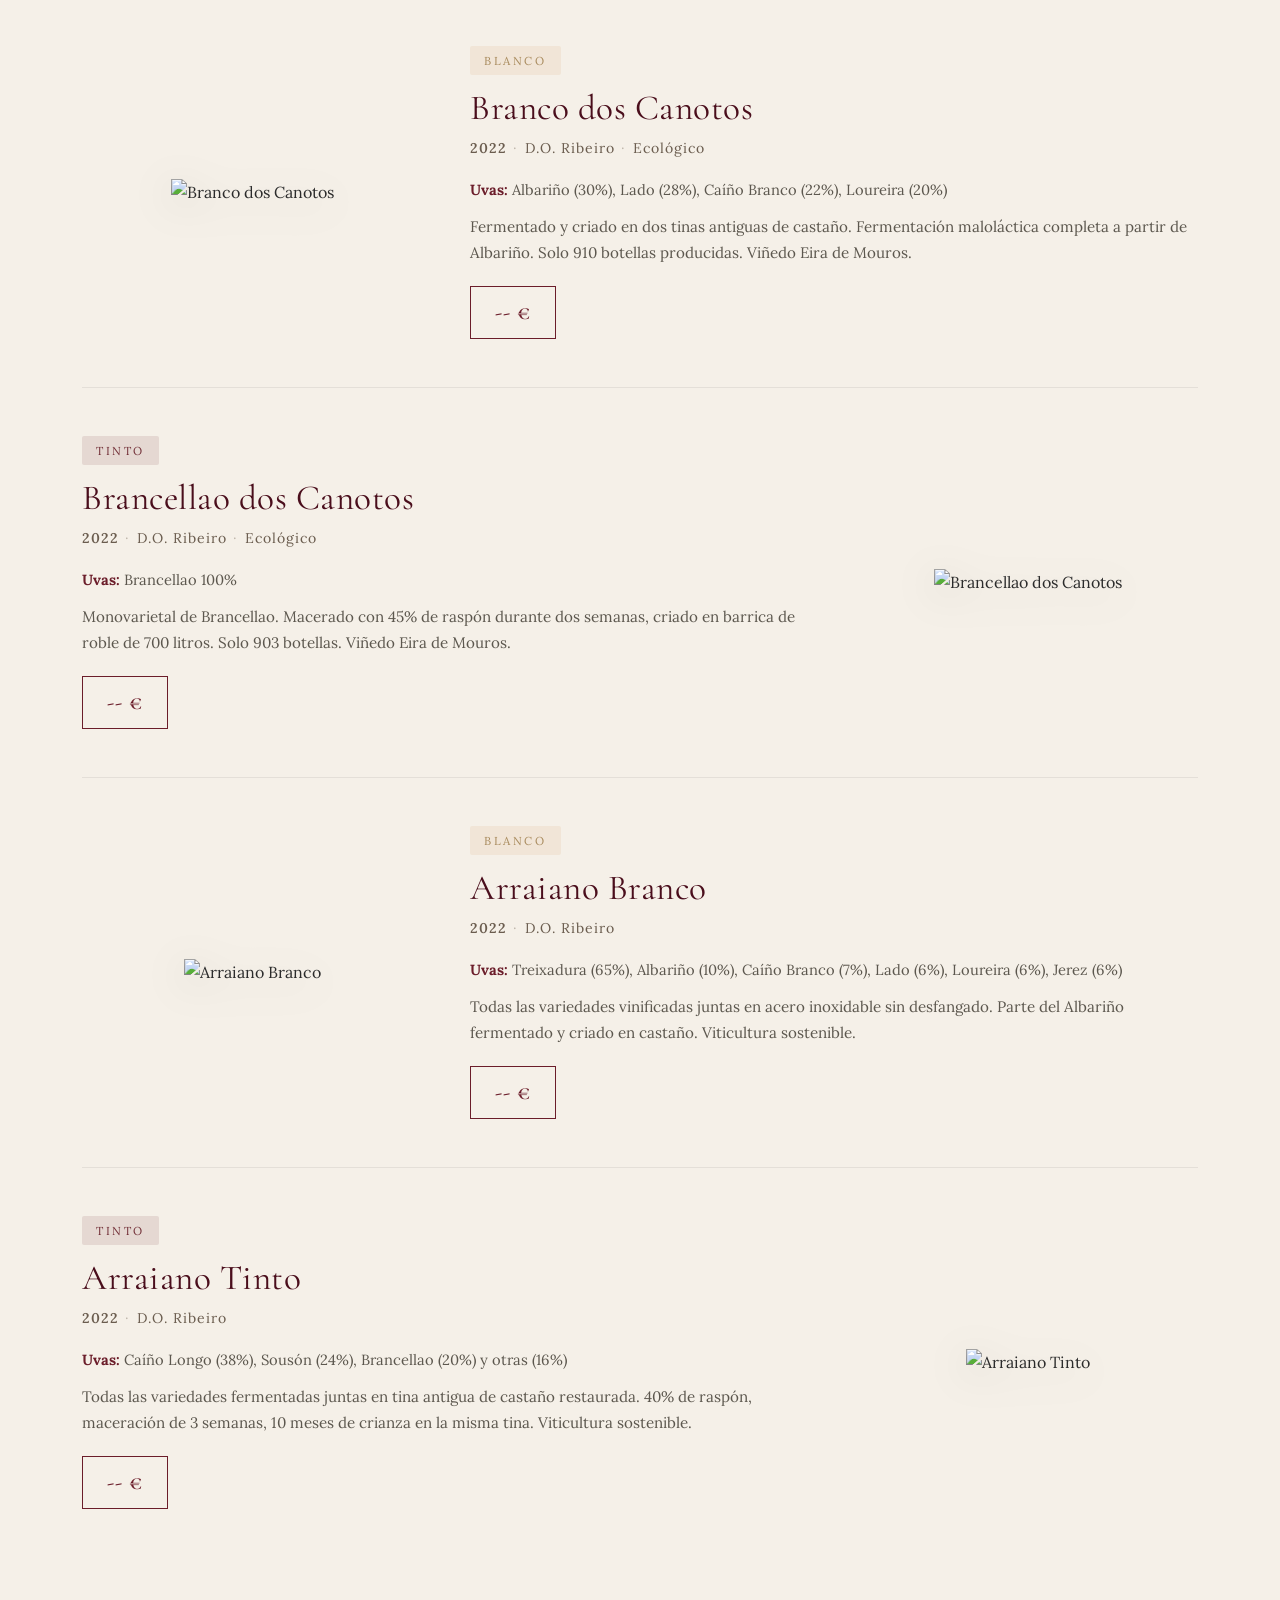
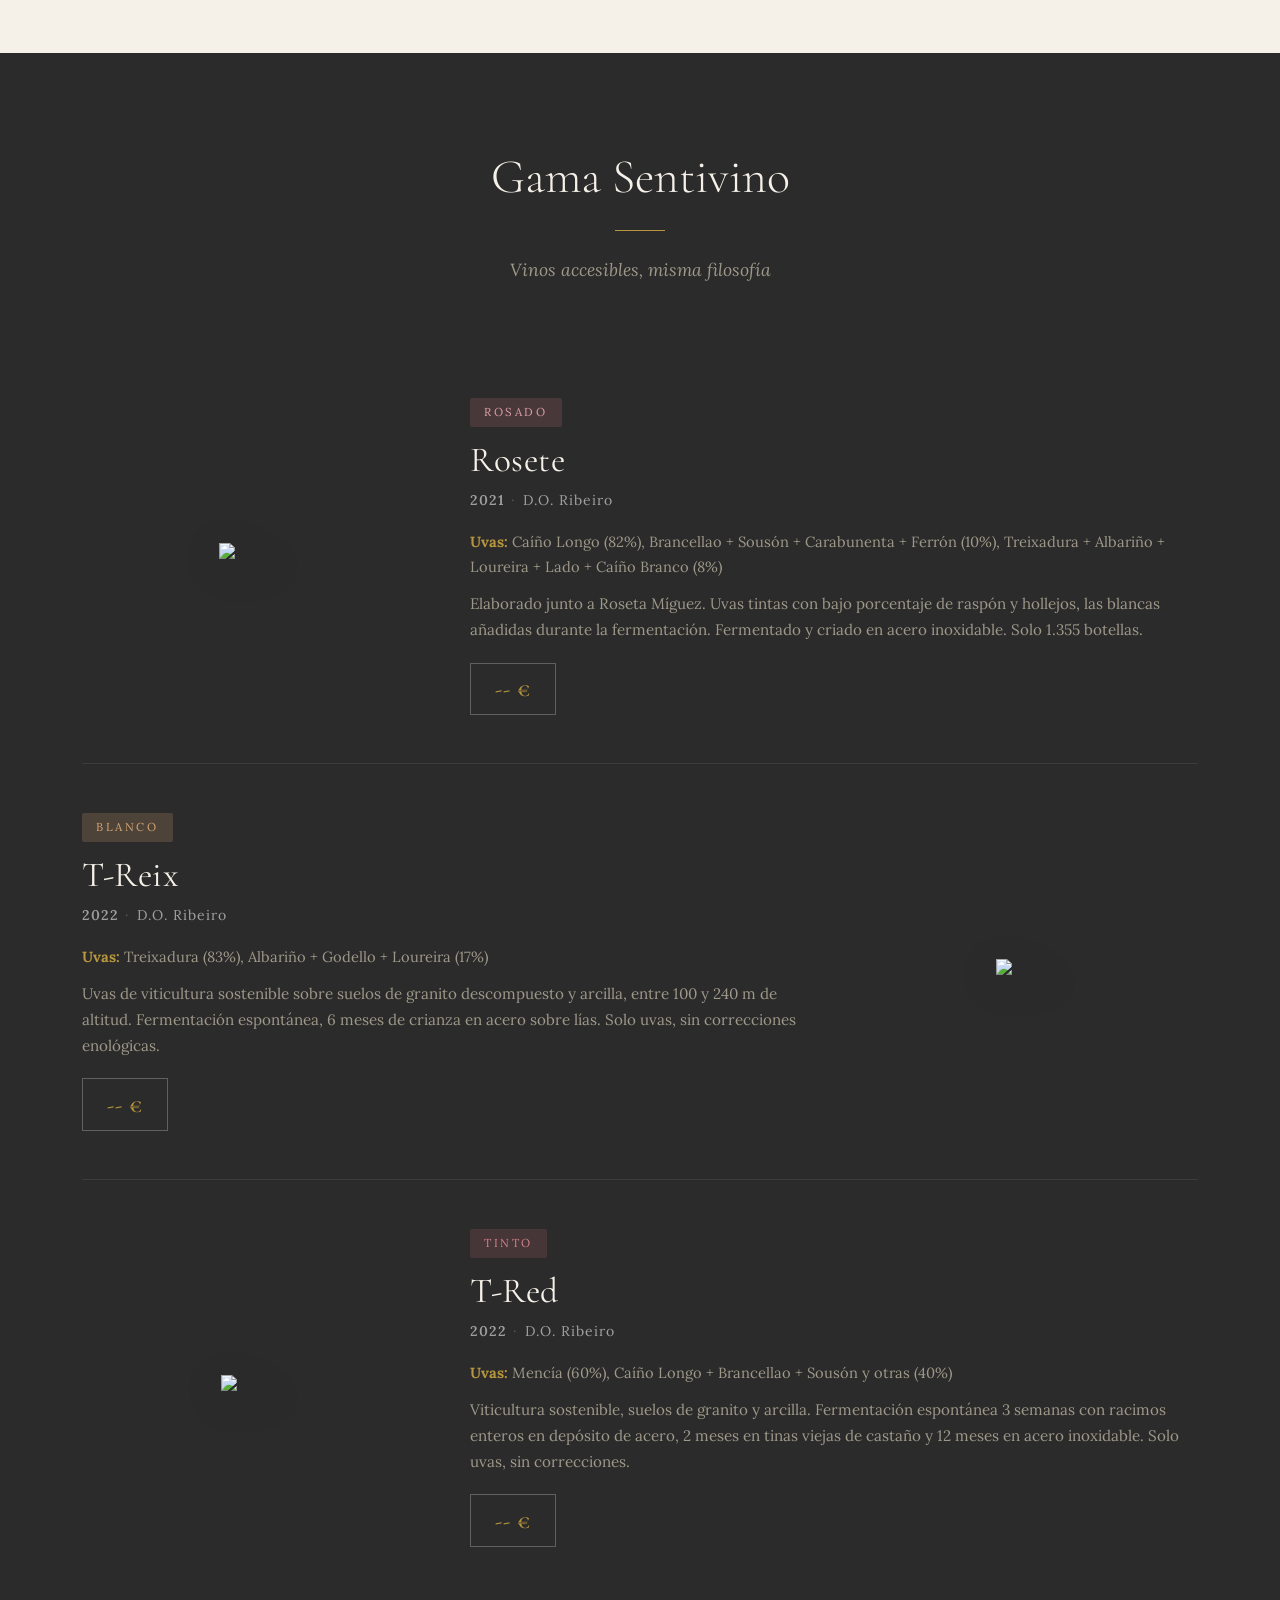
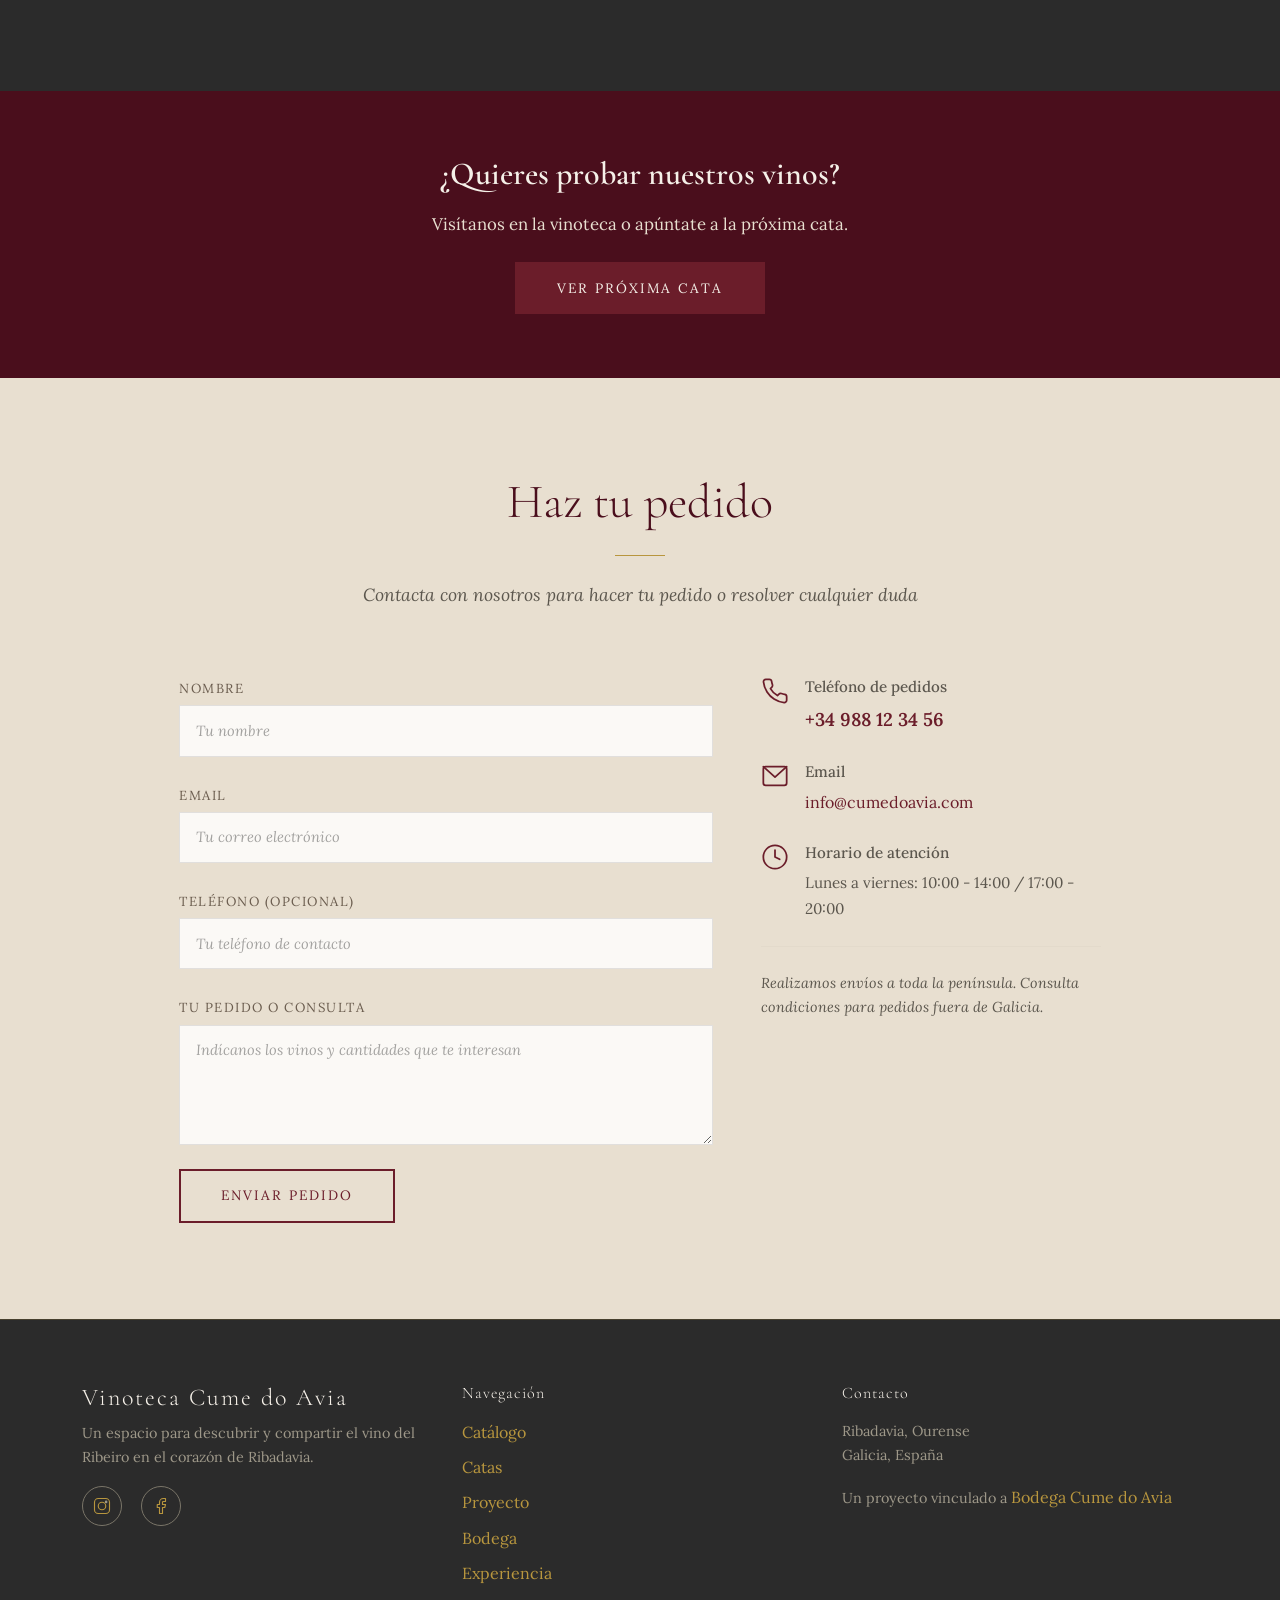
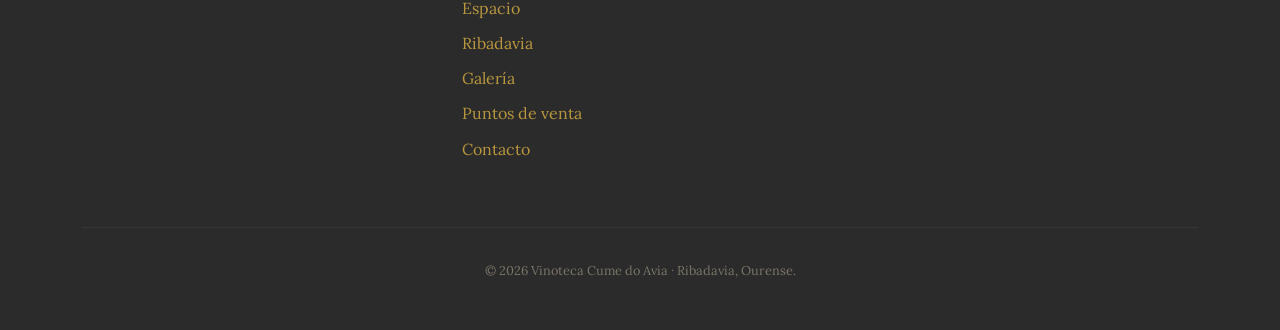
==== commit 74b4c30b: "unify navbar and footer nav order across all pages: Catálogo and Catas first Co-Authored-By: Claude " ====
--- a/catalogo.html
+++ b/catalogo.html
@@ -29,14 +29,14 @@
             </button>
             <div class="collapse navbar-collapse" id="mainNav">
                 <ul class="navbar-nav ms-auto align-items-lg-center">
+                    <li class="nav-item"><a class="nav-link active" href="catalogo.html" data-i18n="nav-catalogo">Catálogo</a></li>
+                    <li class="nav-item"><a class="nav-link" href="catas.html" data-i18n="nav-catas">Catas</a></li>
                     <li class="nav-item"><a class="nav-link" href="index.html#proyecto" data-i18n="nav-proyecto">Proyecto</a></li>
                     <li class="nav-item"><a class="nav-link" href="index.html#bodega" data-i18n="nav-bodega">Bodega</a></li>
                     <li class="nav-item"><a class="nav-link" href="index.html#experiencia" data-i18n="nav-experiencia">Experiencia</a></li>
-                    <li class="nav-item"><a class="nav-link active" href="catalogo.html" data-i18n="nav-catalogo">Catálogo</a></li>
                     <li class="nav-item"><a class="nav-link" href="index.html#espacio" data-i18n="nav-espacio">Espacio</a></li>
                     <li class="nav-item"><a class="nav-link" href="index.html#ribadavia" data-i18n="nav-ribadavia">Ribadavia</a></li>
                     <li class="nav-item"><a class="nav-link" href="index.html#galeria" data-i18n="nav-galeria">Galería</a></li>
-                    <li class="nav-item"><a class="nav-link" href="catas.html" data-i18n="nav-catas">Catas</a></li>
                     <li class="nav-item"><a class="nav-link nav-link-compact" href="index.html#puntos-venta" data-i18n="nav-pdv-stack">Puntos
 de
 venta</a></li>
@@ -427,14 +427,14 @@
                 <div class="col-lg-4">
                     <h5 class="mb-3" style="font-size: 1rem; letter-spacing: 1px;" data-i18n="footer-nav-title">Navegación</h5>
                     <ul class="list-unstyled">
+                        <li class="mb-2"><a href="catalogo.html" data-i18n="nav-catalogo">Catálogo</a></li>
+                        <li class="mb-2"><a href="catas.html" data-i18n="nav-catas">Catas</a></li>
                         <li class="mb-2"><a href="index.html#proyecto" data-i18n="nav-proyecto">Proyecto</a></li>
                         <li class="mb-2"><a href="index.html#bodega" data-i18n="nav-bodega">Bodega</a></li>
                         <li class="mb-2"><a href="index.html#experiencia" data-i18n="nav-experiencia">Experiencia</a></li>
-                        <li class="mb-2"><a href="catalogo.html" data-i18n="nav-catalogo">Catálogo</a></li>
                         <li class="mb-2"><a href="index.html#espacio" data-i18n="nav-espacio">Espacio</a></li>
                         <li class="mb-2"><a href="index.html#ribadavia" data-i18n="nav-ribadavia">Ribadavia</a></li>
                         <li class="mb-2"><a href="index.html#galeria" data-i18n="nav-galeria">Galería</a></li>
-                        <li class="mb-2"><a href="catas.html" data-i18n="nav-catas">Catas</a></li>
                         <li class="mb-2"><a href="index.html#puntos-venta" data-i18n="nav-pdv">Puntos de venta</a></li>
                         <li class="mb-2"><a href="index.html#contacto" data-i18n="nav-contacto">Contacto</a></li>
                     </ul>
